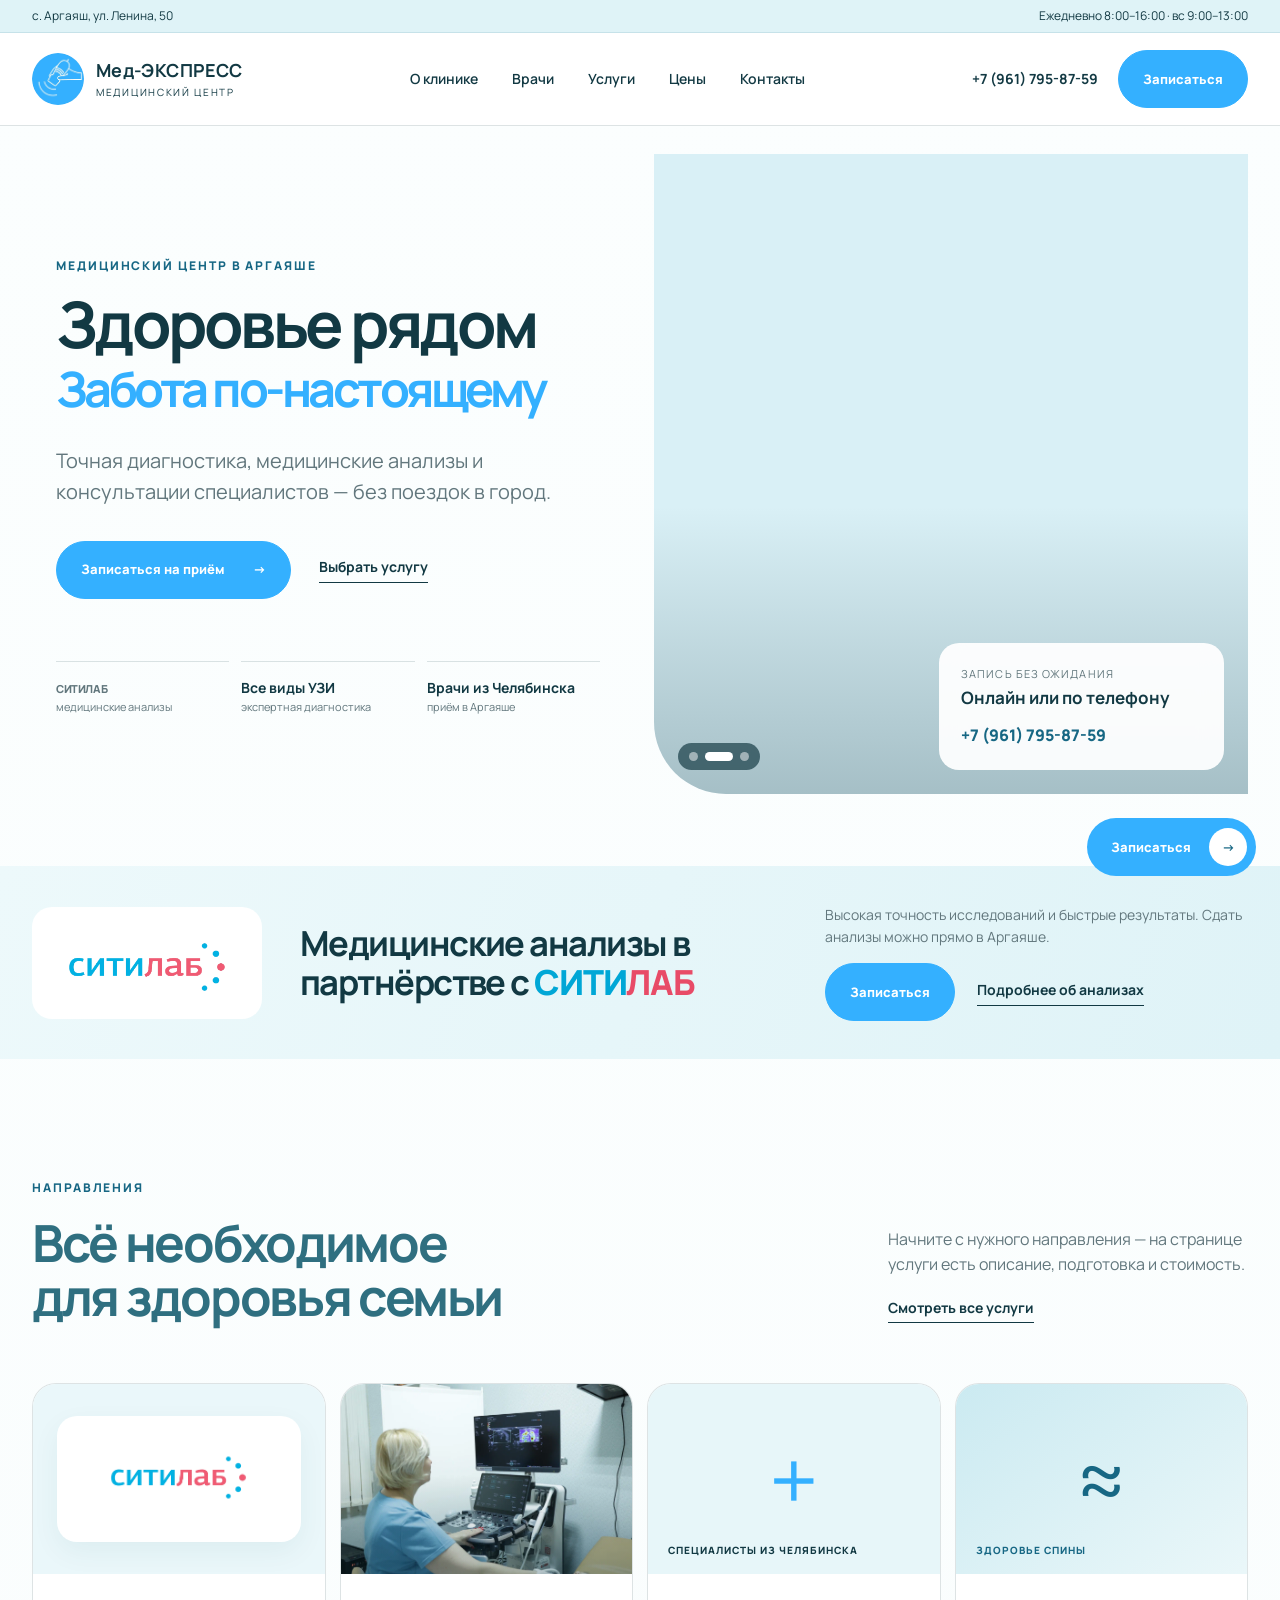
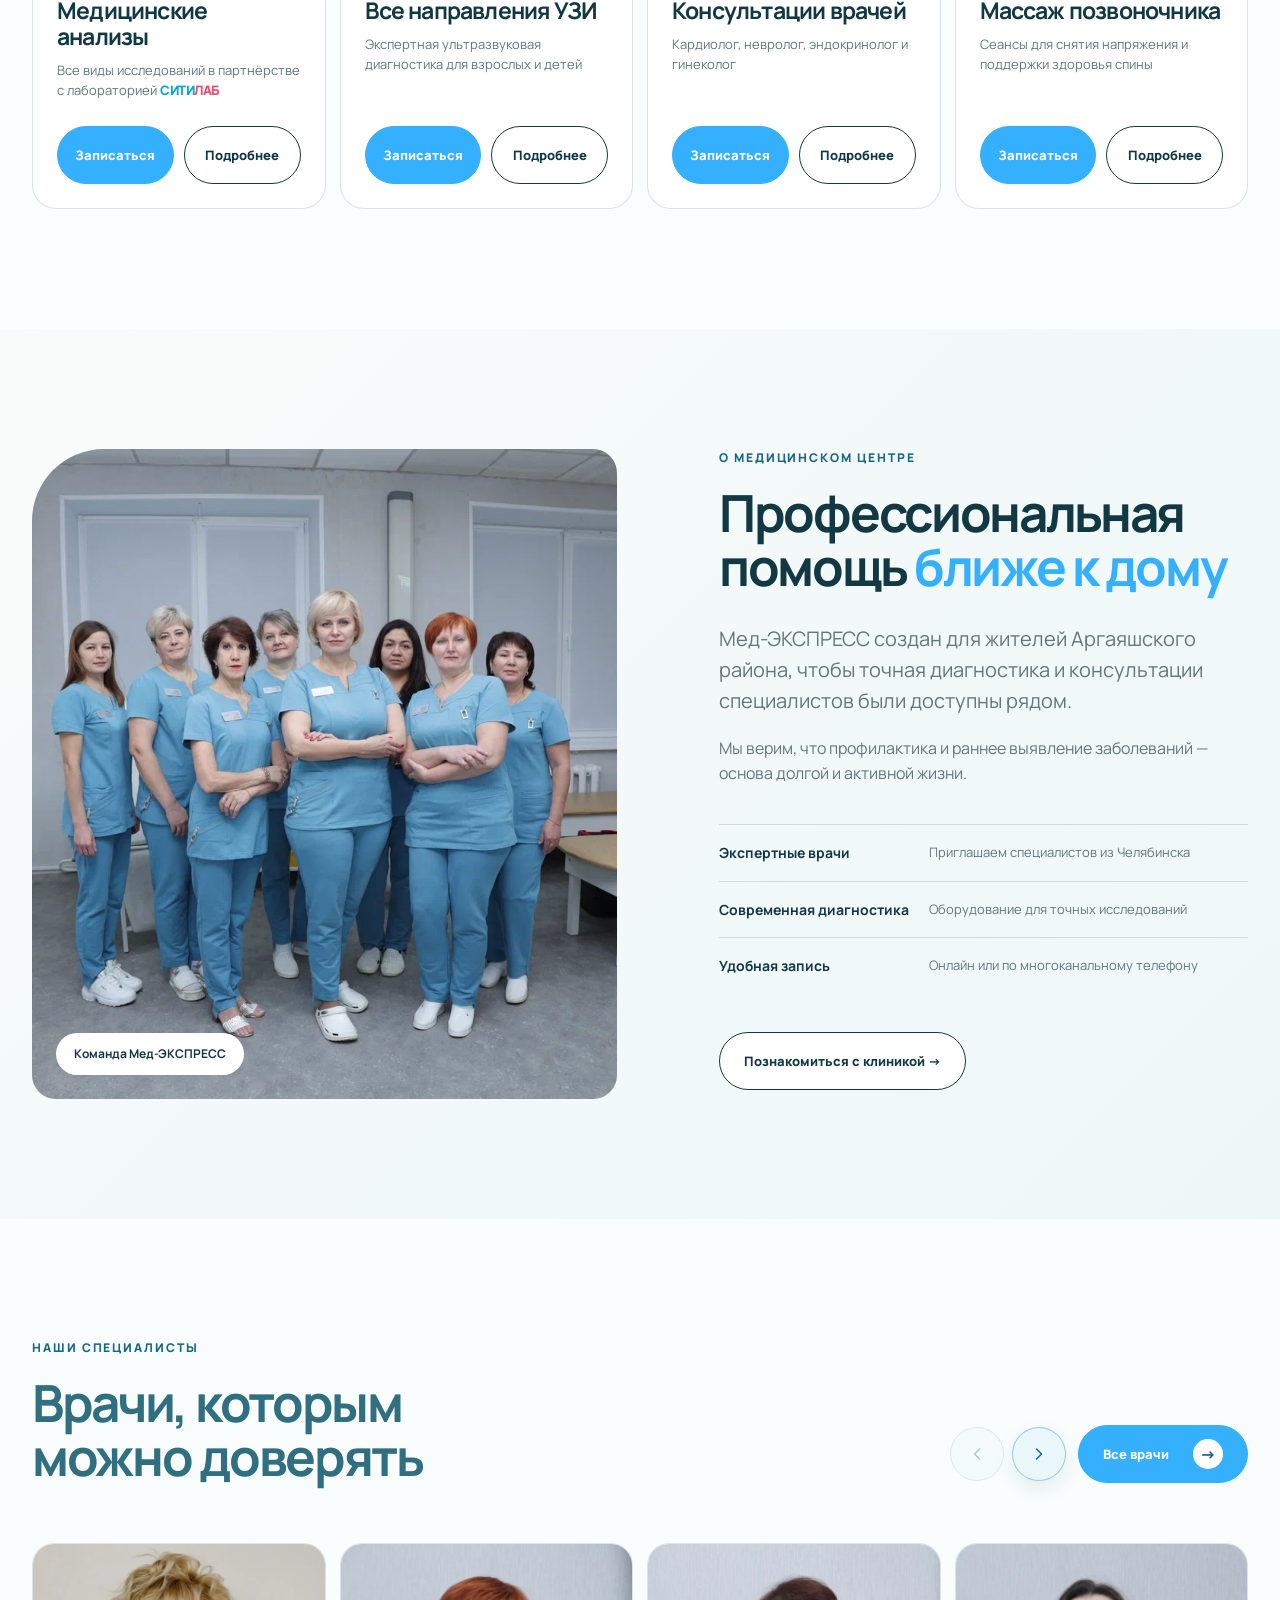
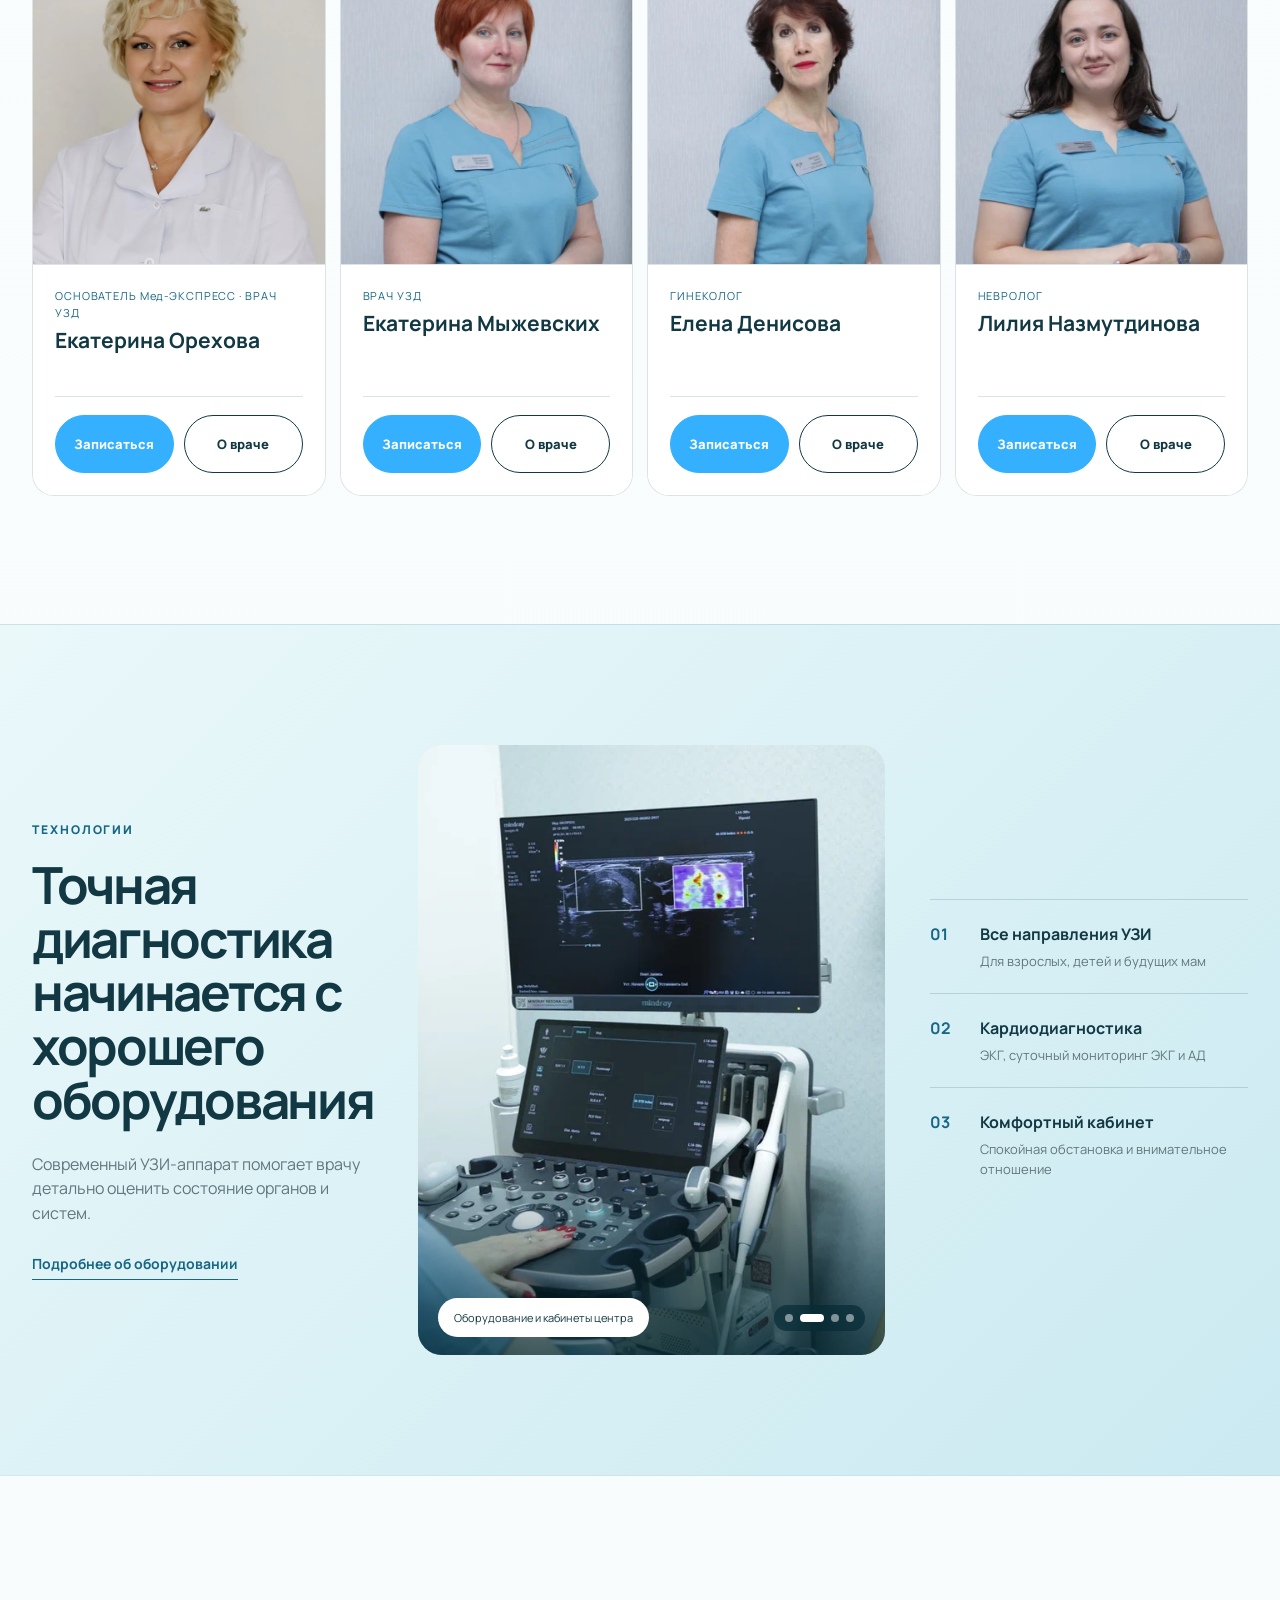
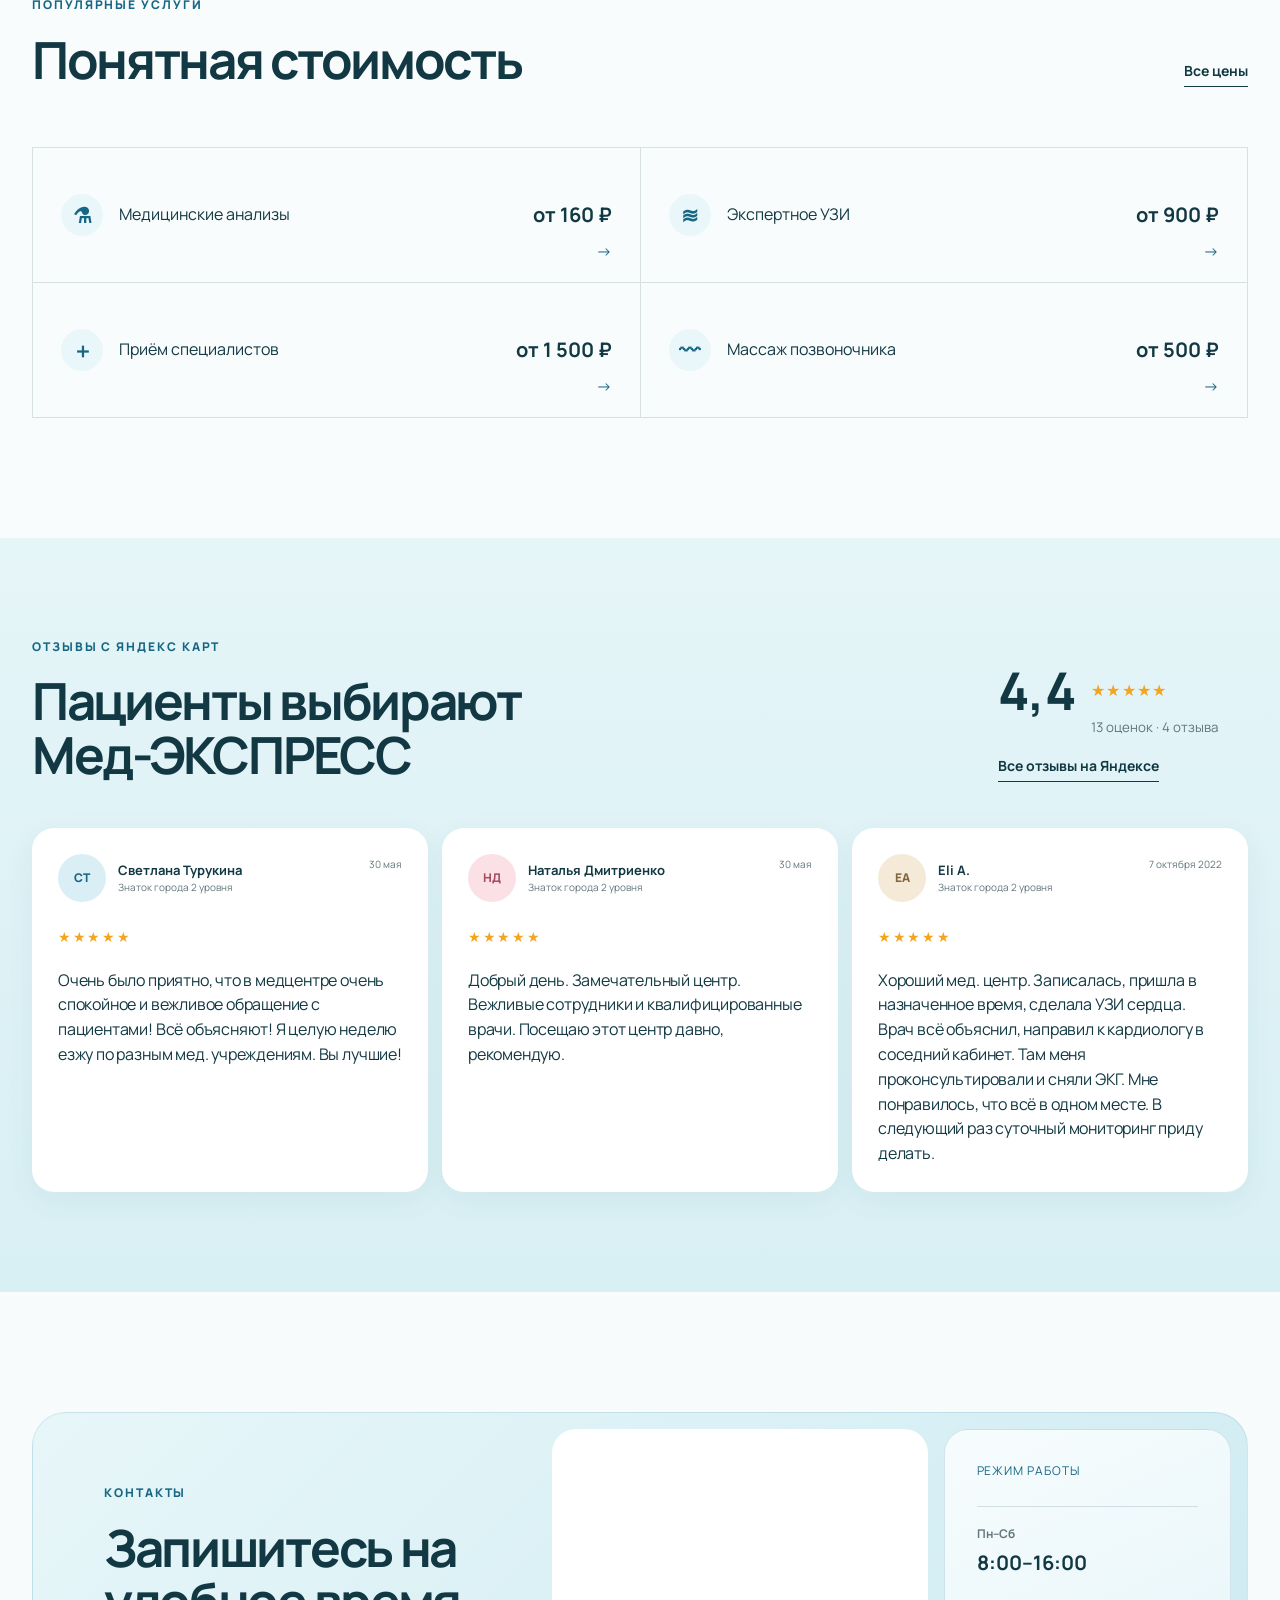
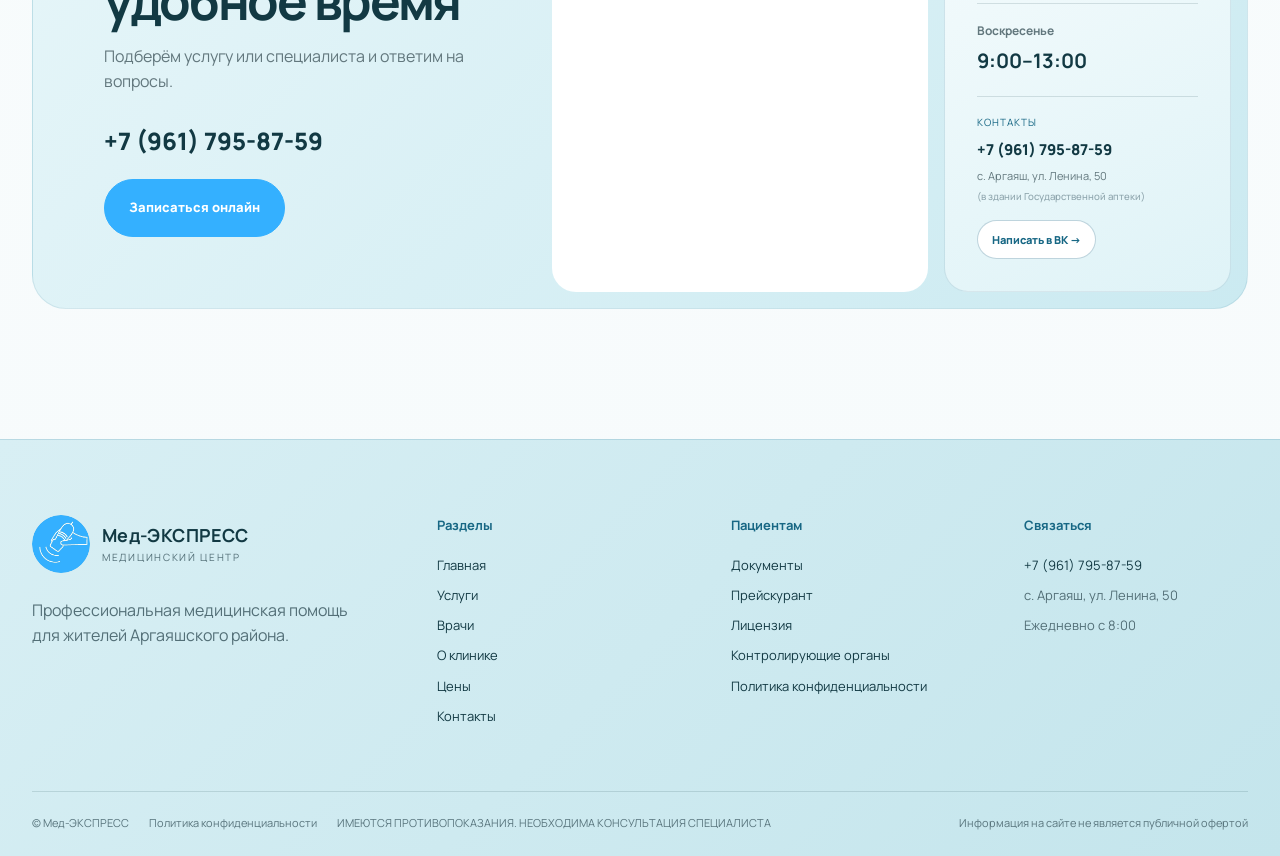
==== index.html @ 8e872fb8 "Route massage links to full service page" ====
<!doctype html>
<html lang="ru">
<head>
  <meta charset="utf-8">
  <meta name="viewport" content="width=device-width, initial-scale=1">
  <meta name="description" content="Мед-ЭКСПРЕСС — медицинский центр в Аргаяше. Анализы СИТИЛАБ, УЗИ и консультации врачей.">
  <title>Мед-ЭКСПРЕСС — медицинский центр в Аргаяше</title>
  <link rel="preconnect" href="https://fonts.googleapis.com">
  <link rel="preconnect" href="https://fonts.gstatic.com" crossorigin>
  <link href="https://fonts.googleapis.com/css2?family=Manrope:wght@400;500;600;700;800&display=swap" rel="stylesheet">
  <link rel="stylesheet" href="home-design.css?v=20260911-footer-warning-inline">
</head>
<body class="home-page">
  <header class="site-header" id="top">
    <div class="header-note"><div class="shell"><span>с. Аргаяш, ул. Ленина, 50</span><span>Ежедневно 8:00–16:00 · вс 9:00–13:00</span></div></div>
    <div class="shell header-main">
      <a class="brand" href="index.html" aria-label="Мед-ЭКСПРЕСС, главная"><img src="assets/medexpress-mark-blue.png" alt=""><span><strong>Мед-ЭКСПРЕСС</strong><small>медицинский центр</small></span></a>
      <button class="menu-button" type="button" aria-expanded="false">Меню</button>
      <nav class="navigation" aria-label="Основная навигация"><a href="about.html">О клинике</a><a href="doctors.html">Врачи</a><a href="services.html">Услуги</a><a href="prices.html">Цены</a><a href="contacts.html">Контакты</a></nav>
      <div class="header-actions"><a class="phone" href="tel:+79617958759">+7 (961) 795-87-59</a><a class="btn btn--small" href="https://m.vk.ru/app53642491_-203789798?ref=group_menu" target="_blank" rel="noopener">Записаться</a></div>
    </div>
  </header>
  <main>
    <section class="hero shell">
      <div class="hero-copy reveal"><span class="eyebrow">Медицинский центр в Аргаяше</span><h1>Здоровье рядом<br><em>Забота по-настоящему</em></h1><p>Точная диагностика, медицинские анализы и консультации специалистов — без поездок в город.</p><div class="hero-actions"><a class="btn" href="https://m.vk.ru/app53642491_-203789798?ref=group_menu" target="_blank" rel="noopener">Записаться на приём <span>→</span></a><a class="text-link" href="#services">Выбрать услугу</a></div><div class="hero-facts"><div><strong>СИТИЛАБ</strong><span>медицинские анализы</span></div><div><strong>Все виды УЗИ</strong><span>экспертная диагностика</span></div><div><strong>Врачи из Челябинска</strong><span>приём в Аргаяше</span></div></div></div>
      <div class="hero-visual reveal reveal--2" data-hero-gallery role="region" aria-roledescription="карусель" aria-label="Медицинский центр Мед-ЭКСПРЕСС">
        <div class="hero-slides">
          <img class="is-active" data-hero-slide src="assets/hero-clinic-ultrasound.jpg" alt="Врач Мед-ЭКСПРЕСС проводит ультразвуковое исследование" width="2048" height="1365" fetchpriority="high">
          <img data-hero-slide src="assets/hero-clinic-consultation.jpg" alt="Врач Мед-ЭКСПРЕСС консультирует пациентку" width="2048" height="1365" loading="lazy" decoding="async">
          <img class="hero-slide--team" data-hero-slide src="assets/hero-clinic-team.jpg" alt="Команда медицинского центра Мед-ЭКСПРЕСС" width="2048" height="1365" loading="lazy" decoding="async">
        </div>
        <div class="hero-gallery-dots" data-hero-dots aria-label="Выбрать фотографию"><button class="is-active" type="button" aria-label="Фото 1" aria-current="true"></button><button type="button" aria-label="Фото 2" aria-current="false"></button><button type="button" aria-label="Фото 3" aria-current="false"></button></div>
        <div class="hero-card"><span>Запись без ожидания</span><strong>Онлайн или по телефону</strong><a href="tel:+79617958759">+7 (961) 795-87-59</a></div>
      </div>
    </section>
    <section class="partner-band"><div class="shell partner-grid"><div class="partner-logo"><img src="assets/citilab-transparent.png" alt="СИТИЛАБ"></div><div class="partner-copy"><h2>Медицинские анализы в партнёрстве с СИТИЛАБ</h2></div><div class="partner-action"><p>Высокая точность исследований и быстрые результаты. Сдать анализы можно прямо в Аргаяше.</p><div><a class="btn" href="https://m.vk.ru/app53642491_-203789798?ref=group_menu" target="_blank" rel="noopener">Записаться</a><a class="text-link" href="services/category.html?category=medical-analyses">Подробнее об анализах</a></div></div></div></section>
    <section class="section shell" id="services">
      <div class="section-title"><div><span class="eyebrow">Направления</span><h2>Всё необходимое<br>для здоровья семьи</h2></div><div><p>Начните с нужного направления — на странице услуги есть описание, подготовка и стоимость.</p><a class="text-link" href="services.html">Смотреть все услуги</a></div></div>
      <div class="featured-services">
        <article class="featured-service featured-service--lab"><div class="featured-service__visual"><div class="featured-service__logo"><img src="assets/citilab-transparent.png" alt="СИТИЛАБ"></div></div><div class="featured-service__body"><h3>Медицинские анализы</h3><p>Все виды исследований в партнёрстве с лабораторией СИТИЛАБ</p><div class="featured-service__actions"><a class="service-button service-button--primary" href="https://m.vk.ru/app53642491_-203789798?ref=group_menu" target="_blank" rel="noopener">Записаться</a><a class="service-button service-button--secondary" href="services/category.html?category=medical-analyses">Подробнее</a></div></div></article>
        <article class="featured-service featured-service--ultrasound"><div class="featured-service__visual"><img src="assets/ultrasound-equipment.png" alt="Аппарат УЗИ"></div><div class="featured-service__body"><h3>Все направления УЗИ</h3><p>Экспертная ультразвуковая диагностика для взрослых и детей</p><div class="featured-service__actions"><a class="service-button service-button--primary" href="https://m.vk.ru/app53642491_-203789798?ref=group_menu" target="_blank" rel="noopener">Записаться</a><a class="service-button service-button--secondary" href="services.html">Подробнее</a></div></div></article>
        <article class="featured-service featured-service--doctors"><div class="featured-service__visual"><b>+</b><small>Специалисты из Челябинска</small></div><div class="featured-service__body"><h3>Консультации врачей</h3><p>Кардиолог, невролог, эндокринолог и гинеколог</p><div class="featured-service__actions"><a class="service-button service-button--primary" href="https://m.vk.ru/app53642491_-203789798?ref=group_menu" target="_blank" rel="noopener">Записаться</a><a class="service-button service-button--secondary" href="services/category.html?category=consultations">Подробнее</a></div></div></article>
        <article class="featured-service featured-service--massage"><div class="featured-service__visual"><b>≈</b><small>Здоровье спины</small></div><div class="featured-service__body"><h3>Массаж позвоночника</h3><p>Сеансы для снятия напряжения и поддержки здоровья спины</p><div class="featured-service__actions"><a class="service-button service-button--primary" href="https://m.vk.ru/app53642491_-203789798?ref=group_menu" target="_blank" rel="noopener">Записаться</a><a class="service-button service-button--secondary" href="services/spine-massage.html">Подробнее</a></div></div></article>
      </div>
    </section>
    <section class="section about-section"><div class="shell about-grid"><div class="about-photo"><img src="assets/about-team-new.png" alt="Команда медицинского центра Мед-ЭКСПРЕСС"><span>Команда Мед-ЭКСПРЕСС</span></div><div class="about-copy"><span class="eyebrow">О медицинском центре</span><h2>Профессиональная помощь <em>ближе к дому</em></h2><p class="lead">Мед-ЭКСПРЕСС создан для жителей Аргаяшского района, чтобы точная диагностика и консультации специалистов были доступны рядом.</p><p>Мы верим, что профилактика и раннее выявление заболеваний — основа долгой и активной жизни.</p><div class="about-values"><div><strong>Экспертные врачи</strong><span>Приглашаем специалистов из Челябинска</span></div><div><strong>Современная диагностика</strong><span>Оборудование для точных исследований</span></div><div><strong>Удобная запись</strong><span>Онлайн или по многоканальному телефону</span></div></div><a class="btn btn--outline" href="about.html">Познакомиться с клиникой →</a></div></div></section>
    <section class="section shell doctors-section" data-doctors-slider><div class="section-title"><div><span class="eyebrow">Наши специалисты</span><h2>Врачи, которым<br>можно доверять</h2></div><div class="doctor-heading-actions"><div class="doctor-slider-controls"><button type="button" data-doctors-prev aria-label="Предыдущие врачи"><svg viewBox="0 0 24 24" aria-hidden="true"><path d="M15 18l-6-6 6-6"/></svg></button><button type="button" data-doctors-next aria-label="Следующие врачи"><svg viewBox="0 0 24 24" aria-hidden="true"><path d="M9 6l6 6-6 6"/></svg></button></div><a class="all-doctors-button" href="doctors.html">Все врачи <span>→</span></a></div></div><div class="doctor-row" data-doctors-track>
      <article class="doctor"><div class="doctor-photo"><img src="assets/doctor-orekhova.jpg" alt="Екатерина Орехова"></div><div class="doctor-info"><span>Основатель Мед-ЭКСПРЕСС · врач УЗД</span><h3>Екатерина Орехова</h3><div class="doctor-actions"><a class="doctor-action doctor-action--primary" href="https://m.vk.ru/app53642491_-203789798?ref=group_menu" target="_blank" rel="noopener">Записаться</a><a class="doctor-action doctor-action--secondary" href="doctors/ekaterina-orekhova.html">О враче</a></div></div></article>
      <article class="doctor"><div class="doctor-photo"><img src="assets/doctor-myzhevskikh.png" alt="Екатерина Мыжевских"></div><div class="doctor-info"><span>Врач УЗД</span><h3>Екатерина Мыжевских</h3><div class="doctor-actions"><a class="doctor-action doctor-action--primary" href="https://m.vk.ru/app53642491_-203789798?ref=group_menu" target="_blank" rel="noopener">Записаться</a><a class="doctor-action doctor-action--secondary" href="doctors/profile.html?name=Екатерина%20Мыжевских">О враче</a></div></div></article>
      <article class="doctor"><div class="doctor-photo"><img src="assets/doctor-denisova.png" alt="Елена Денисова"></div><div class="doctor-info"><span>Гинеколог</span><h3>Елена Денисова</h3><div class="doctor-actions"><a class="doctor-action doctor-action--primary" href="https://m.vk.ru/app53642491_-203789798?ref=group_menu" target="_blank" rel="noopener">Записаться</a><a class="doctor-action doctor-action--secondary" href="doctors/profile.html?name=Елена%20Денисова">О враче</a></div></div></article>
      <article class="doctor"><div class="doctor-photo"><img src="assets/doctor-nazmutdinova.png" alt="Лилия Назмутдинова"></div><div class="doctor-info"><span>Невролог</span><h3>Лилия Назмутдинова</h3><div class="doctor-actions"><a class="doctor-action doctor-action--primary" href="https://m.vk.ru/app53642491_-203789798?ref=group_menu" target="_blank" rel="noopener">Записаться</a><a class="doctor-action doctor-action--secondary" href="doctors/profile.html?name=Лилия%20Назмутдинова">О враче</a></div></div></article>
      <article class="doctor"><div class="doctor-photo"><img src="assets/doctor-pavlichuk.png" alt="Ирина Павличук" loading="lazy"></div><div class="doctor-info"><span>Врач УЗД</span><h3>Ирина Павличук</h3><div class="doctor-actions"><a class="doctor-action doctor-action--primary" href="https://m.vk.ru/app53642491_-203789798?ref=group_menu" target="_blank" rel="noopener">Записаться</a><a class="doctor-action doctor-action--secondary" href="doctors/profile.html?name=Ирина%20Павличук">О враче</a></div></div></article>
      <article class="doctor"><div class="doctor-photo"><img src="assets/doctor-yakupova.png" alt="Разина Якупова" loading="lazy"></div><div class="doctor-info"><span>Кардиолог</span><h3>Разина Якупова</h3><div class="doctor-actions"><a class="doctor-action doctor-action--primary" href="https://m.vk.ru/app53642491_-203789798?ref=group_menu" target="_blank" rel="noopener">Записаться</a><a class="doctor-action doctor-action--secondary" href="doctors/profile.html?name=Разина%20Якупова">О враче</a></div></div></article>
      <article class="doctor"><div class="doctor-photo"><img src="assets/doctor-fedorkina.png" alt="Елена Федоркина" loading="lazy"></div><div class="doctor-info"><span>Врач УЗД</span><h3>Елена Федоркина</h3><div class="doctor-actions"><a class="doctor-action doctor-action--primary" href="https://m.vk.ru/app53642491_-203789798?ref=group_menu" target="_blank" rel="noopener">Записаться</a><a class="doctor-action doctor-action--secondary" href="doctors/profile.html?name=Елена%20Федоркина">О враче</a></div></div></article>
      <article class="doctor"><div class="doctor-photo"><img src="assets/doctor-pinaeva.png" alt="Юлия Пинаева" loading="lazy"></div><div class="doctor-info"><span>Эндокринолог</span><h3>Юлия Пинаева</h3><div class="doctor-actions"><a class="doctor-action doctor-action--primary" href="https://m.vk.ru/app53642491_-203789798?ref=group_menu" target="_blank" rel="noopener">Записаться</a><a class="doctor-action doctor-action--secondary" href="doctors/profile.html?name=Юлия%20Пинаева">О враче</a></div></div></article>
      <article class="doctor"><div class="doctor-photo"><img src="assets/doctor-boyko.png" alt="Ирина Бойко" loading="lazy"></div><div class="doctor-info"><span>Гинеколог</span><h3>Ирина Бойко</h3><div class="doctor-actions"><a class="doctor-action doctor-action--primary" href="https://m.vk.ru/app53642491_-203789798?ref=group_menu" target="_blank" rel="noopener">Записаться</a><a class="doctor-action doctor-action--secondary" href="doctors/profile.html?name=Ирина%20Бойко">О враче</a></div></div></article>
      <article class="doctor"><div class="doctor-photo"><img src="assets/doctor-makovetskaya.png" alt="Мария Маковецкая" loading="lazy"></div><div class="doctor-info"><span>Врач УЗД</span><h3>Мария Маковецкая</h3><div class="doctor-actions"><a class="doctor-action doctor-action--primary" href="https://m.vk.ru/app53642491_-203789798?ref=group_menu" target="_blank" rel="noopener">Записаться</a><a class="doctor-action doctor-action--secondary" href="doctors/profile.html?name=Мария%20Маковецкая">О враче</a></div></div></article>
    </div></section>
    <section class="section diagnostic-section"><div class="shell diagnostic-grid"><div><span class="eyebrow">Технологии</span><h2>Точная диагностика начинается с хорошего оборудования</h2><p>Современный УЗИ-аппарат помогает врачу детально оценить состояние органов и систем.</p><a class="text-link" href="about.html#equipment">Подробнее об оборудовании</a></div><div class="diagnostic-photo" data-equipment-gallery><div class="diagnostic-slides"><img class="is-active" src="assets/equipment-gallery-1.png" alt="Гинекологическое кресло и кольпоскоп в кабинете Мед-ЭКСПРЕСС"><img src="assets/equipment-gallery-2.png" alt="Экспертный аппарат УЗИ Mindray в медицинском центре"><img src="assets/equipment-gallery-3.png" alt="Оптическая система кольпоскопа крупным планом"><img src="assets/equipment-gallery-4.png" alt="Светлый процедурный кабинет Мед-ЭКСПРЕСС"></div><div class="diagnostic-caption"><span>Оборудование и кабинеты центра</span><div class="diagnostic-dots" aria-label="Выбрать фотографию"><button class="is-active" type="button" aria-label="Фото 1" aria-current="true"></button><button type="button" aria-label="Фото 2"></button><button type="button" aria-label="Фото 3"></button><button type="button" aria-label="Фото 4"></button></div></div></div><div class="diagnostic-list"><div><b>01</b><span><strong>Все направления УЗИ</strong>Для взрослых, детей и будущих мам</span></div><div><b>02</b><span><strong>Кардиодиагностика</strong>ЭКГ, суточный мониторинг ЭКГ и АД</span></div><div><b>03</b><span><strong>Комфортный кабинет</strong>Спокойная обстановка и внимательное отношение</span></div></div></div></section>
    <section class="section shell" id="prices"><div class="section-title prices-head"><div><span class="eyebrow">Популярные услуги</span><h2>Понятная стоимость</h2></div><a class="text-link" href="prices.html">Все цены</a></div><div class="price-grid"><a href="services/category.html?category=medical-analyses"><span class="price-icon">⚗</span><span>Медицинские анализы</span><strong>от 160 ₽</strong><i>→</i></a><a href="services.html"><span class="price-icon">≋</span><span>Экспертное УЗИ</span><strong>от 900 ₽</strong><i>→</i></a><a href="services/category.html?category=consultations"><span class="price-icon">＋</span><span>Приём специалистов</span><strong>от 1 500 ₽</strong><i>→</i></a><a href="services/spine-massage.html"><span class="price-icon">〰</span><span>Массаж позвоночника</span><strong>от 500 ₽</strong><i>→</i></a></div></section>
    <section class="reviews-section"><div class="shell"><div class="reviews-top"><div><span class="eyebrow">Отзывы с Яндекс Карт</span><h2>Пациенты выбирают<br>Мед‑ЭКСПРЕСС</h2></div><div class="yandex-rating"><strong>4,4</strong><span>★★★★★</span><small>13 оценок · 4 отзыва</small><a class="text-link" href="https://yandex.ru/maps/org/med_ekspress/177892519550/reviews/?ll=60.886067%2C55.493844&tab=reviews&z=16.53" target="_blank" rel="noopener">Все отзывы на Яндексе</a></div></div><div class="reviews-cards"><article class="review-card"><header class="review-author"><span class="review-avatar">СТ</span><div><strong>Светлана Турукина</strong><small>Знаток города 2 уровня</small></div><time>30 мая</time></header><div class="review-stars" aria-label="Оценка 5 из 5">★★★★★</div><blockquote>Очень было приятно, что в медцентре очень спокойное и вежливое обращение с пациентами! Всё объясняют! Я целую неделю езжу по разным мед. учреждениям. Вы лучшие!</blockquote><a class="review-source" href="https://yandex.ru/maps/org/med_ekspress/177892519550/reviews/?ll=60.886067%2C55.493844&tab=reviews&z=16.53" target="_blank" rel="noopener"><b>Я</b><span>Яндекс Карты</span><i>→</i></a></article><article class="review-card"><header class="review-author"><span class="review-avatar review-avatar--pink">НД</span><div><strong>Наталья Дмитриенко</strong><small>Знаток города 2 уровня</small></div><time>30 мая</time></header><div class="review-stars" aria-label="Оценка 5 из 5">★★★★★</div><blockquote>Добрый день. Замечательный центр. Вежливые сотрудники и квалифицированные врачи. Посещаю этот центр давно, рекомендую.</blockquote><a class="review-source" href="https://yandex.ru/maps/org/med_ekspress/177892519550/reviews/?ll=60.886067%2C55.493844&tab=reviews&z=16.53" target="_blank" rel="noopener"><b>Я</b><span>Яндекс Карты</span><i>→</i></a></article><article class="review-card"><header class="review-author"><span class="review-avatar review-avatar--cream">EA</span><div><strong>Eli A.</strong><small>Знаток города 2 уровня</small></div><time>7 октября 2022</time></header><div class="review-stars" aria-label="Оценка 5 из 5">★★★★★</div><blockquote>Хороший мед. центр. Записалась, пришла в назначенное время, сделала УЗИ сердца. Врач всё объяснил, направил к кардиологу в соседний кабинет. Там меня проконсультировали и сняли ЭКГ. Мне понравилось, что всё в одном месте. В следующий раз суточный мониторинг приду делать.</blockquote><a class="review-source" href="https://yandex.ru/maps/org/med_ekspress/177892519550/reviews/?ll=60.886067%2C55.493844&tab=reviews&z=16.53" target="_blank" rel="noopener"><b>Я</b><span>Яндекс Карты</span><i>→</i></a></article></div></div></section>
    <section class="section shell contact-section"><div class="contact-card"><div class="contact-copy"><span class="eyebrow">Контакты</span><h2>Запишитесь на удобное время</h2><p>Подберём услугу или специалиста и ответим на вопросы.</p><a class="contact-phone" href="tel:+79617958759">+7 (961) 795-87-59</a><a class="btn" href="https://m.vk.ru/app53642491_-203789798?ref=group_menu" target="_blank" rel="noopener">Записаться онлайн</a></div><div class="map-card"><iframe src="https://yandex.ru/map-widget/v1/?ll=60.886067%2C55.493844&amp;mode=search&amp;oid=177892519550&amp;ol=biz&amp;z=17" title="Мед-ЭКСПРЕСС на карте" loading="lazy"></iframe></div><div class="hours-card"><span>Режим работы</span><div><strong>Пн–Сб</strong><b>8:00–16:00</b></div><div><strong>Воскресенье</strong><b>9:00–13:00</b></div><div class="hours-contacts"><span>Контакты</span><a href="tel:+79617958759">+7 (961) 795-87-59</a><small>с. Аргаяш, ул. Ленина, 50<span class="location-note">(в здании Государственной аптеки)</span></small><a class="vk-link" href="https://vk.com/im?sel=-203789798" target="_blank" rel="noopener">Написать в ВК →</a></div></div></div></section>
  </main>
  <footer class="site-footer"><div class="shell footer-grid"><div><a class="brand brand--footer" href="index.html"><img src="assets/medexpress-mark-blue.png" alt=""><span><strong>Мед-ЭКСПРЕСС</strong><small>медицинский центр</small></span></a><p>Профессиональная медицинская помощь для жителей Аргаяшского района.</p></div><nav><strong>Разделы</strong><a href="services.html">Услуги</a><a href="doctors.html">Врачи</a><a href="about.html">О клинике</a><a href="prices.html">Цены</a><a href="contacts.html">Контакты</a></nav><nav><strong>Пациентам</strong><a href="documents.html">Документы</a><a href="prices.html">Прейскурант</a><a href="documents/document.html?name=Лицензия">Лицензия</a></nav><div><strong>Связаться</strong><a href="tel:+79617958759">+7 (961) 795-87-59</a><span>с. Аргаяш, ул. Ленина, 50</span><span>Ежедневно с 8:00</span></div></div><div class="shell footer-bottom"><span>© Мед-ЭКСПРЕСС</span><a href="documents/document.html?name=Политика%20конфиденциальности">Политика конфиденциальности</a><span>Информация на сайте не является публичной офертой</span></div></footer>
  <a class="floating-record" href="https://m.vk.ru/app53642491_-203789798?ref=group_menu" target="_blank" rel="noopener"><span>Записаться</span><b>→</b></a>
  <script src="script.js?v=20260911-footer-warning-inline"></script>
</body>
</html>
---- home-design.css ----
:root{--blue:#34B0FF;--blue-dark:#176784;--ink:#123943;--muted:#62777d;--pale:#eaf7fa;--sky:#d9f0f6;--cream:#f6f3ed;--white:#fff;--line:rgba(18,57,67,.14);--radius:26px;--shadow:0 22px 60px rgba(28,91,110,.13)}
*{box-sizing:border-box}html{scroll-behavior:smooth}body{margin:0;color:var(--ink);background:#fbfdfd;font-family:Manrope,sans-serif;font-size:16px;line-height:1.55}a{color:inherit;text-decoration:none}img{display:block;max-width:100%}.shell{width:min(1420px,calc(100% - 64px));margin:0 auto}.site-header{position:relative;z-index:20;background:rgba(251,253,253,.94);border-bottom:1px solid var(--line)}.header-note{background:var(--ink);color:#d9edf2;font-size:12px}.header-note .shell{height:32px;display:flex;justify-content:space-between;align-items:center}.header-main{height:92px;display:grid;grid-template-columns:auto 1fr auto;align-items:center;gap:40px}.brand{display:flex;align-items:center;gap:12px}.brand img{width:52px;height:52px;border-radius:50%}.brand span{display:flex;flex-direction:column}.brand strong{font-size:18px;letter-spacing:.02em}.brand small{font-size:10px;text-transform:uppercase;letter-spacing:.17em}.navigation{display:flex;justify-content:center;gap:34px;font-size:14px;font-weight:600}.navigation a,.phone{transition:.2s}.navigation a:hover,.phone:hover{color:var(--blue-dark)}.header-actions{display:flex;align-items:center;gap:20px}.phone{font-weight:700;font-size:14px}.menu-button{display:none}.btn,.mini-btn{display:inline-flex;align-items:center;justify-content:center;gap:28px;border:0;border-radius:999px;background:var(--ink);color:#fff;font-weight:700;min-height:56px;padding:0 26px;transition:.25s;box-shadow:0 10px 24px rgba(18,57,67,.14)}.btn:hover,.mini-btn:hover{background:var(--blue-dark);transform:translateY(-2px)}.btn--small{min-height:44px;padding:0 20px;font-size:13px}.btn--outline{background:transparent;border:1px solid var(--ink);color:var(--ink);box-shadow:none}.btn--outline:hover{color:#fff}.eyebrow{display:block;color:var(--blue-dark);font-size:12px;font-weight:800;letter-spacing:.16em;text-transform:uppercase;margin-bottom:18px}.text-link{display:inline-flex;align-items:center;border-bottom:1px solid currentColor;padding-bottom:4px;font-weight:700;font-size:14px}
.hero{display:grid;grid-template-columns:.84fr 1.16fr;gap:28px;padding-top:28px;padding-bottom:72px;min-height:740px}.hero-copy{display:flex;flex-direction:column;justify-content:center;padding:52px 6vw 28px 24px}.hero h1{font-size:clamp(50px,5.3vw,82px);line-height:.97;letter-spacing:-.055em;margin:0 0 32px;max-width:760px}.hero h1 em,.about-copy h2 em{font-style:normal;color:var(--blue)}.hero-copy>p{font-size:20px;color:var(--muted);max-width:620px;margin:0 0 34px}.hero-actions{display:flex;align-items:center;gap:28px}.hero-facts{margin-top:62px;display:grid;grid-template-columns:repeat(3,1fr);gap:12px}.hero-facts div{border-top:1px solid var(--line);padding-top:15px;display:flex;flex-direction:column}.hero-facts strong{font-size:14px}.hero-facts span{font-size:11px;color:var(--muted)}.hero-visual{position:relative;min-height:630px;border-radius:0 0 0 72px;overflow:hidden;background:var(--sky)}.hero-slides{position:absolute;inset:0}.hero-slides img{position:absolute;inset:0;width:100%;height:100%;object-fit:cover;object-position:center;opacity:0;transform:scale(1.025);transition:opacity .75s ease,transform 1.4s ease}.hero-slides img.is-active{opacity:1;transform:scale(1)}.hero-slides .hero-slide--team{object-position:center 42%}.hero-visual:after{content:"";position:absolute;z-index:1;inset:0;background:linear-gradient(180deg,transparent 55%,rgba(11,45,56,.25));pointer-events:none}.hero-card{position:absolute;z-index:2;right:24px;bottom:24px;width:285px;background:rgba(255,255,255,.93);backdrop-filter:blur(12px);border-radius:20px;padding:22px;display:flex;flex-direction:column}.hero-card span{font-size:11px;color:var(--muted);text-transform:uppercase;letter-spacing:.1em}.hero-card strong{font-size:17px;margin:3px 0 12px}.hero-card a{color:var(--blue-dark);font-weight:800}.hero-gallery-dots{position:absolute;z-index:3;top:24px;left:24px;display:flex;gap:7px;padding:9px 11px;border-radius:999px;background:rgba(4,42,52,.62);backdrop-filter:blur(8px)}.hero-gallery-dots button{width:9px;height:9px;padding:0;border:0;border-radius:99px;background:rgba(255,255,255,.5);cursor:pointer;transition:width .25s ease,background .25s ease}.hero-gallery-dots button.is-active{width:28px;background:white}.hero-gallery-dots button:focus-visible{outline:3px solid white;outline-offset:3px}.pulse-mark{position:absolute;z-index:2;left:24px;top:24px;width:50px;height:50px;border-radius:50%;display:grid;place-items:center;color:white;background:var(--blue);font-weight:800;border:1px solid rgba(255,255,255,.6)}.reveal{animation:rise .8s cubic-bezier(.2,.7,.2,1) both}.reveal--2{animation-delay:.12s}@keyframes rise{from{opacity:0;transform:translateY(18px)}to{opacity:1;transform:none}}
.partner-band{background:var(--pale);padding:56px 0}.partner-grid{display:grid;grid-template-columns:240px 1fr 1fr;gap:54px;align-items:center}.partner-logo{background:#fff;border-radius:20px;height:140px;display:grid;place-items:center;padding:28px}.partner-logo img{max-width:190px}.partner-copy h2,.section-title h2,.about-copy h2,.diagnostic-grid h2,.contact-copy h2,.reviews-grid h2{font-size:clamp(38px,4vw,64px);line-height:1.05;letter-spacing:-.045em;margin:0}.partner-action p{color:var(--muted);max-width:520px}.partner-action>div{display:flex;align-items:center;gap:22px;margin-top:24px}.partner-action .btn{min-height:48px}.section{padding:120px 0}.section-title{display:grid;grid-template-columns:1.2fr .55fr;gap:70px;align-items:end;margin-bottom:60px}.section-title>div:last-child p{color:var(--muted);margin:0 0 18px}
.services-grid{display:grid;grid-template-columns:1.1fr .9fr 1fr;grid-template-rows:390px 250px;gap:16px}.service{border-radius:var(--radius);padding:30px;background:var(--pale);display:flex;flex-direction:column;justify-content:space-between;overflow:hidden;position:relative}.service h3{font-size:30px;line-height:1.08;letter-spacing:-.035em;margin:7px 0 12px}.service p{font-size:14px;color:var(--muted);max-width:360px;margin:0}.service>div>span,.service-photo-copy>span{font-size:11px;color:var(--blue-dark);font-weight:700;text-transform:uppercase;letter-spacing:.08em}.service-num{font-size:13px;font-weight:700}.service-icon{align-self:flex-end;width:106px;height:106px;border-radius:50%;background:white;color:var(--blue-dark);display:grid;place-items:center;text-align:center;font-weight:800;line-height:1.05}.card-links{display:flex;align-items:center;gap:20px;font-size:13px;font-weight:700}.mini-btn{min-height:42px;padding:0 19px;font-size:12px}.service--photo{grid-row:span 2;padding:0;color:white}.service--photo>img{position:absolute;inset:0;width:100%;height:100%;object-fit:cover}.service--photo:after{content:"";position:absolute;inset:0;background:linear-gradient(180deg,transparent 28%,rgba(7,47,62,.9))}.service-photo-copy{position:absolute;z-index:2;left:30px;right:30px;bottom:30px}.service-photo-copy>span,.service-photo-copy p{color:#d8edf3}.service--consult{background:var(--cream)}.doctor-dots{display:flex}.doctor-dots i{width:46px;height:46px;border-radius:50%;background:var(--blue);border:3px solid var(--cream);margin-right:-9px}.doctor-dots i:nth-child(2){background:#b9dce7}.doctor-dots i:nth-child(3){background:#7cc1d8}.doctor-dots i:nth-child(4){background:white}.service--compact{grid-column:1 / span 2;flex-direction:row;align-items:end;background:var(--ink);color:white}.service--compact p{color:#bdd1d6}.service--compact .card-links{flex-direction:column;align-items:flex-start}.service--compact .mini-btn{background:var(--blue)}
.about-section{background:var(--cream)}.about-grid{display:grid;grid-template-columns:1.05fr .95fr;gap:8vw;align-items:center}.about-photo{position:relative}.about-photo img{width:100%;height:650px;object-fit:cover;border-radius:72px 24px 24px 24px}.about-photo>span{position:absolute;left:24px;bottom:24px;background:white;border-radius:999px;padding:12px 18px;font-size:12px;font-weight:700}.about-copy h2{margin-bottom:30px}.about-copy .lead{font-size:20px;line-height:1.55}.about-copy>p{color:var(--muted)}.about-values{margin:38px 0;display:grid}.about-values div{border-top:1px solid var(--line);padding:17px 0;display:grid;grid-template-columns:190px 1fr;gap:20px}.about-values strong{font-size:14px}.about-values span{font-size:13px;color:var(--muted)}.doctors-section{overflow:hidden}.doctor-row{display:grid;grid-template-columns:repeat(4,1fr);gap:14px}.doctor{border:1px solid var(--line);border-radius:22px;overflow:hidden;background:white}.doctor-photo{height:320px;position:relative;display:grid;place-items:center;background:linear-gradient(145deg,var(--pale),#d7edf3);color:var(--blue-dark);font-size:12px}.doctor-photo:before{content:"";width:120px;height:120px;border-radius:50%;background:rgba(255,255,255,.52);position:absolute}.doctor-photo span{z-index:1}.doctor-photo b{position:absolute;top:18px;right:18px;width:42px;height:42px;border-radius:50%;background:white;display:grid;place-items:center}.doctor>div:last-child{padding:22px}.doctor>div:last-child>span{font-size:11px;color:var(--blue-dark);text-transform:uppercase;letter-spacing:.08em}.doctor h3{font-size:21px;margin:6px 0 24px}.doctor>div:last-child>div{display:flex;justify-content:space-between;border-top:1px solid var(--line);padding-top:16px;font-size:12px;font-weight:700}.doctor>div:last-child>div a:first-child{color:var(--blue-dark)}
.diagnostic-section{background:var(--ink);color:white}.diagnostic-grid{display:grid;grid-template-columns:.75fr 1.1fr .75fr;gap:45px;align-items:center}.diagnostic-grid>div:first-child p{color:#bcd0d5;margin:25px 0}.diagnostic-grid .text-link{color:#fff}.diagnostic-photo{position:relative;height:610px;overflow:hidden;border-radius:180px 180px 24px 24px;background:#dce8eb}.diagnostic-slides{position:absolute;inset:0}.diagnostic-photo img{position:absolute;inset:0;width:100%;height:100%;object-fit:cover;object-position:center;opacity:0;transform:scale(1.025);transition:opacity .7s ease,transform 1.2s ease}.diagnostic-photo img.is-active{opacity:1;transform:scale(1)}.diagnostic-photo::after{content:"";position:absolute;inset:auto 0 0;height:32%;background:linear-gradient(transparent,rgba(4,42,52,.72));pointer-events:none}.diagnostic-caption{position:absolute;z-index:2;left:20px;right:20px;bottom:18px;display:flex;align-items:center;justify-content:space-between;gap:16px}.diagnostic-caption>span{background:white;color:var(--ink);border-radius:999px;padding:11px 16px;font-size:11px;white-space:nowrap}.diagnostic-dots{display:flex;gap:7px;padding:9px 11px;border-radius:999px;background:rgba(4,42,52,.64);backdrop-filter:blur(8px)}.diagnostic-dots button{width:8px;height:8px;padding:0;border:0;border-radius:50%;background:rgba(255,255,255,.48);cursor:pointer;transition:width .25s,background .25s}.diagnostic-dots button.is-active{width:24px;border-radius:99px;background:white}.diagnostic-list div{display:grid;grid-template-columns:35px 1fr;gap:15px;padding:22px 0;border-top:1px solid rgba(255,255,255,.18)}.diagnostic-list b{color:var(--blue)}.diagnostic-list span{font-size:13px;color:#bcd0d5}.diagnostic-list strong{display:block;color:white;font-size:16px;margin-bottom:4px}.prices-head{grid-template-columns:1fr auto}.price-grid{display:grid;grid-template-columns:1fr 1fr;border-top:1px solid var(--line);border-left:1px solid var(--line)}.price-grid a{min-height:135px;padding:28px;border-right:1px solid var(--line);border-bottom:1px solid var(--line);display:grid;grid-template-columns:1fr auto;align-items:center;position:relative;transition:.2s}.price-grid a:hover{background:var(--pale)}.price-grid strong{font-size:20px}.price-grid i{position:absolute;right:28px;bottom:18px;color:var(--blue-dark);font-style:normal}
.reviews-section{background:var(--sky);padding:90px 0}.reviews-grid{display:grid;grid-template-columns:1fr .8fr .8fr;gap:16px}.reviews-grid>div:first-child{padding-right:50px}.reviews-grid>div:first-child p{color:var(--muted);max-width:470px}.review-placeholder{background:white;border-radius:22px;min-height:250px;padding:28px;display:flex;flex-direction:column;justify-content:space-between}.review-placeholder span{font-size:20px}.review-placeholder small{padding-top:18px;border-top:1px solid var(--line);color:var(--muted)}.contact-section{padding-bottom:130px}.contact-card{display:grid;grid-template-columns:1.1fr .85fr .65fr;gap:16px;background:var(--pale);border-radius:34px;padding:16px}.contact-copy{padding:55px}.contact-copy p{color:var(--muted)}.contact-phone{display:block;font-size:24px;font-weight:800;margin:28px 0 20px}.map-card,.hours-card{border-radius:24px;background:white;padding:32px;display:flex;flex-direction:column}.map-card{justify-content:flex-end;background-color:#d8edf3;background-image:linear-gradient(rgba(255,255,255,.45) 1px,transparent 1px),linear-gradient(90deg,rgba(255,255,255,.45) 1px,transparent 1px);background-size:34px 34px}.map-pin{width:55px;height:55px;border-radius:50% 50% 50% 0;transform:rotate(-45deg);display:grid;place-items:center;background:var(--blue);color:#fff;font-weight:800;margin-bottom:auto;box-shadow:var(--shadow)}.map-card strong{font-size:25px;line-height:1.2}.map-card small{color:var(--muted);margin:10px 0 24px}.map-card a{font-size:12px;font-weight:700}.hours-card{background:var(--ink);color:white}.hours-card>span{color:var(--blue);font-size:12px;text-transform:uppercase;letter-spacing:.08em}.hours-card div{margin-top:25px;padding-top:18px;border-top:1px solid rgba(255,255,255,.17)}.hours-card strong,.hours-card b{display:block}.hours-card strong{font-size:12px;color:#bcd0d5}.hours-card b{font-size:20px;margin-top:4px}.site-footer{background:#0d2f38;color:white;padding:75px 0 25px}.footer-grid{display:grid;grid-template-columns:1.5fr repeat(3,1fr);gap:70px}.brand--footer img{width:58px}.brand--footer small{color:#aac2c8}.footer-grid p{color:#aac2c8;max-width:330px;margin-top:25px}.footer-grid nav,.footer-grid>div:last-child{display:flex;flex-direction:column;align-items:flex-start;gap:10px;font-size:13px}.footer-grid nav strong,.footer-grid>div:last-child strong{margin-bottom:10px;color:var(--blue)}.footer-grid>div:last-child span{color:#aac2c8}.footer-bottom{display:flex;gap:35px;border-top:1px solid rgba(255,255,255,.12);margin-top:65px;padding-top:22px;color:#88a6ae;font-size:11px}.footer-bottom span:last-child{margin-left:auto}.floating-record{position:fixed;right:24px;bottom:24px;z-index:30;background:var(--blue);color:white;border-radius:999px;padding:10px 10px 10px 22px;display:flex;align-items:center;gap:18px;font-size:13px;font-weight:800;box-shadow:0 14px 30px rgba(23,103,132,.28)}.floating-record b{width:38px;height:38px;border-radius:50%;display:grid;place-items:center;background:white;color:var(--blue-dark)}
@media(max-width:1100px){.header-main{grid-template-columns:auto auto 1fr}.menu-button{display:block;justify-self:end;border:1px solid var(--line);background:white;border-radius:999px;height:42px;padding:0 18px}.navigation{display:none;position:absolute;top:124px;left:0;right:0;background:white;padding:24px 32px;flex-direction:column;gap:14px;box-shadow:var(--shadow)}.navigation.is-open{display:flex}.header-actions{justify-self:end}.phone{display:none}.hero{grid-template-columns:1fr;min-height:0}.hero-copy{padding:70px 0 25px}.hero-visual{min-height:560px;border-radius:28px}.partner-grid{grid-template-columns:180px 1fr}.partner-action{grid-column:2}.services-grid{grid-template-columns:1fr 1fr}.service--photo{grid-row:span 2}.service--compact{grid-column:auto}.about-grid{gap:45px}.doctor-row{grid-template-columns:repeat(2,1fr)}.diagnostic-grid{grid-template-columns:1fr 1fr}.diagnostic-list{grid-column:1/-1}.reviews-grid{grid-template-columns:1fr 1fr}.reviews-grid>div:first-child{grid-column:1/-1}.contact-card{grid-template-columns:1fr 1fr}.hours-card{grid-column:1/-1;display:grid;grid-template-columns:1fr 1fr 1fr}.footer-grid{grid-template-columns:1.4fr repeat(2,1fr)}.footer-grid>div:last-child{grid-column:2}}
@media(max-width:720px){.shell{width:min(100% - 32px,1420px)}.header-note .shell span:first-child{display:none}.header-note .shell{justify-content:center}.header-main{height:76px;gap:10px}.brand img{width:42px;height:42px}.brand strong{font-size:14px}.brand small{font-size:8px}.header-actions .btn{display:none}.navigation{top:108px}.hero{padding-top:0;padding-bottom:48px}.hero-copy{padding-top:55px}.hero h1{font-size:44px}.hero-copy>p{font-size:17px}.hero-actions{align-items:flex-start;flex-direction:column}.hero-facts{grid-template-columns:1fr;margin-top:42px}.hero-visual{min-height:430px}.hero-card{left:14px;right:14px;bottom:14px;width:auto}.partner-band{padding:45px 0}.partner-grid{grid-template-columns:1fr;gap:28px}.partner-logo{height:110px}.partner-action{grid-column:auto}.partner-action>div{align-items:flex-start;flex-direction:column}.section{padding:78px 0}.section-title{grid-template-columns:1fr;gap:25px;margin-bottom:38px}.services-grid{display:flex;flex-direction:column}.service{min-height:330px}.service--photo{min-height:540px}.service--compact{align-items:flex-start;flex-direction:column}.about-grid{grid-template-columns:1fr}.about-photo img{height:420px;border-radius:45px 20px 20px}.about-copy .lead{font-size:18px}.about-values div{grid-template-columns:1fr;gap:4px}.doctor-row{display:flex;overflow-x:auto;scroll-snap-type:x mandatory;padding-bottom:10px}.doctor{min-width:82vw;scroll-snap-align:start}.diagnostic-grid{grid-template-columns:1fr}.diagnostic-photo img{height:480px}.diagnostic-list{grid-column:auto}.price-grid{grid-template-columns:1fr}.price-grid a{min-height:110px}.reviews-grid{grid-template-columns:1fr}.reviews-grid>div:first-child{grid-column:auto;padding:0 0 20px}.contact-card{grid-template-columns:1fr}.contact-copy{padding:34px 20px}.map-card{min-height:360px}.hours-card{grid-column:auto;display:flex}.footer-grid{grid-template-columns:1fr 1fr;gap:45px 25px}.footer-grid>div:first-child{grid-column:1/-1}.footer-grid>div:last-child{grid-column:auto}.footer-bottom{flex-direction:column;gap:8px}.footer-bottom span:last-child{margin:0}.floating-record span{display:none}.floating-record{padding:8px;right:14px;bottom:14px}.floating-record b{width:46px;height:46px}.partner-copy h2,.section-title h2,.about-copy h2,.diagnostic-grid h2,.contact-copy h2,.reviews-grid h2{font-size:38px}}
.partner-band{padding:38px 0}.partner-grid{grid-template-columns:230px 1.15fr 1fr;gap:38px}.partner-logo{height:112px;padding:22px;overflow:hidden}.partner-logo img{width:100%;height:100%;max-width:none;object-fit:contain}.partner-copy h2{font-size:clamp(28px,2.7vw,42px);line-height:1.12}.partner-action p{font-size:14px;margin:0}.partner-action>div{margin-top:16px}.partner-action .btn{min-height:44px}
.services-grid-full{display:grid;grid-template-columns:repeat(3,1fr);gap:12px;grid-auto-flow:dense}.service-tile{min-height:285px;border-radius:22px;padding:27px;background:var(--pale);display:flex;flex-direction:column;justify-content:space-between;border:1px solid transparent}.service-tile>span,.tile-top>span,.service-tile--image>div>span{font-size:10px;color:var(--blue-dark);font-weight:800;text-transform:uppercase;letter-spacing:.1em}.service-tile h3{font-size:24px;line-height:1.12;letter-spacing:-.035em;margin:14px 0 8px}.service-tile p{font-size:13px;color:var(--muted);margin:0 0 24px;max-width:390px}.service-tile .card-links{margin-top:auto}.service-tile--lab{grid-column:span 2;background:#e5f6fa}.tile-top{display:flex;align-items:flex-start;justify-content:space-between}.tile-top img{width:150px;height:58px;object-fit:contain;background:white;border-radius:12px;padding:8px}.service-tile--image{grid-row:span 2;min-height:582px;padding:0;position:relative;overflow:hidden;color:white}.service-tile--image>img{position:absolute;inset:0;width:100%;height:100%;object-fit:cover}.service-tile--image:after{content:"";position:absolute;inset:0;background:linear-gradient(180deg,transparent 20%,rgba(9,48,59,.92))}.service-tile--image>div{position:absolute;z-index:1;left:27px;right:27px;bottom:27px}.service-tile--image>div>span,.service-tile--image p{color:#d8edf3}.service-tile--blue{background:var(--blue);color:white}.service-tile--blue>span,.service-tile--blue p{color:white}.service-tile--cream{background:var(--cream)}.service-tile--dark{background:var(--ink);color:white;grid-column:span 2}.service-tile--dark>span{color:var(--blue)}.service-tile--dark p{color:#bed1d6}.service-tile--dark .mini-btn,.service-tile--blue .mini-btn{background:white;color:var(--ink)}
.about-photo img{height:auto;aspect-ratio:4/3;object-position:center top}.price-grid a{grid-template-columns:58px 1fr auto}.price-icon{width:42px;height:42px;border-radius:50%;background:var(--pale);display:grid;place-items:center;color:var(--blue-dark);font-size:21px;font-weight:800}.price-grid a:hover .price-icon{background:white}.map-card{padding:0;overflow:hidden;display:block;background:white;min-height:450px}.map-card iframe{display:block;width:100%;max-width:none;height:100%;min-height:450px;border:0;transform:none}.brand--footer img{width:58px;height:58px;aspect-ratio:1/1;object-fit:cover;flex:none;border-radius:50%}
.reviews-section{padding:100px 0;background:var(--sky)}.reviews-top{display:grid;grid-template-columns:1fr auto;align-items:end;gap:60px;margin-bottom:46px}.reviews-top h2{font-size:clamp(38px,4vw,64px);line-height:1.05;letter-spacing:-.045em;margin:0}.yandex-rating{min-width:250px;display:grid;grid-template-columns:auto 1fr;column-gap:14px;align-items:center}.yandex-rating strong{font-size:52px;line-height:1}.yandex-rating>span{color:#f4a51c;letter-spacing:.08em}.yandex-rating small{grid-column:2;color:var(--muted)}.yandex-rating .text-link{grid-column:1/-1;margin-top:18px;justify-self:start}.reviews-cards{display:grid;grid-template-columns:repeat(3,1fr);gap:14px}.review-card{min-height:330px;background:white;border-radius:22px;padding:26px;display:flex;flex-direction:column;box-shadow:0 8px 30px rgba(35,94,110,.06);transition:transform .25s,box-shadow .25s}.review-card:hover{transform:translateY(-4px);box-shadow:0 18px 40px rgba(35,94,110,.11)}.review-author{display:grid;grid-template-columns:48px 1fr auto;gap:12px;align-items:center}.review-avatar{width:48px;height:48px;border-radius:50%;display:grid;place-items:center;background:#d9eff5;color:var(--blue-dark);font-size:12px;font-weight:800}.review-avatar--pink{background:#fbe1e5;color:#a64c61}.review-avatar--cream{background:#f4ead7;color:#80663d}.review-author>div{display:flex;flex-direction:column;min-width:0}.review-author strong{font-size:13px;white-space:nowrap;overflow:hidden;text-overflow:ellipsis}.review-author small,.review-author time{font-size:10px;color:var(--muted)}.review-author time{align-self:start;padding-top:3px}.review-stars{color:#f4a51c;font-size:14px;letter-spacing:.12em;margin-top:24px}.review-card blockquote{font-size:21px;line-height:1.4;letter-spacing:-.025em;margin:20px 0 auto}.review-source{display:grid;grid-template-columns:30px 1fr auto;gap:10px;align-items:center;border-top:1px solid var(--line);padding-top:16px;margin-top:26px;font-size:11px;font-weight:700}.review-source b{width:28px;height:28px;border-radius:8px;display:grid;place-items:center;background:#fc3f1d;color:white;font-size:14px}.review-source i{font-style:normal;color:var(--blue-dark);font-size:16px}.review-source:hover span{color:var(--blue-dark)}
.hours-contacts{margin-top:auto!important;display:flex;flex-direction:column;align-items:flex-start}.hours-contacts>span{font-size:10px;color:var(--blue);text-transform:uppercase;letter-spacing:.1em}.hours-contacts>a{font-size:15px;font-weight:800;margin-top:8px}.hours-contacts>small{font-size:11px;color:#aac2c8;margin-top:5px}.hours-contacts .vk-link{display:inline-flex;margin-top:16px;padding:10px 14px;border:1px solid rgba(255,255,255,.25);border-radius:999px;font-size:11px;color:white;transition:.2s}.hours-contacts .vk-link:hover{background:white;color:var(--ink)}
@media(min-width:1101px){.hero{grid-template-columns:1fr 1fr}.hero-copy{padding-right:2vw}.hero h1{font-size:clamp(50px,5vw,76px)}.hero h1 em{display:block;font-size:.76em;white-space:nowrap;margin-top:10px}}
@media(max-width:720px){.hero h1 em{display:block;font-size:.78em;white-space:nowrap;margin-top:8px}}
@media(max-width:1100px){.partner-grid{grid-template-columns:180px 1fr}.partner-action{grid-column:2}.services-grid-full{grid-template-columns:repeat(2,1fr)}.service-tile--lab,.service-tile--dark{grid-column:span 2}}
@media(max-width:1100px){.reviews-cards{grid-template-columns:1fr 1fr}.review-card:last-child{grid-column:1/-1}}
@media(max-width:720px){.partner-band{padding:32px 0}.partner-grid{grid-template-columns:1fr;gap:20px}.partner-action{grid-column:auto}.partner-copy h2{font-size:28px}.partner-action>div{align-items:flex-start;flex-direction:column}.services-grid-full{grid-template-columns:1fr}.service-tile,.service-tile--lab,.service-tile--dark{grid-column:auto;min-height:245px}.service-tile--image{grid-row:auto;min-height:480px}.tile-top img{width:120px}.price-grid a{grid-template-columns:48px 1fr auto;padding:22px 18px}.price-icon{width:38px;height:38px}.about-photo img{height:auto;aspect-ratio:4/3}.diagnostic-photo{height:auto;aspect-ratio:3/4;border-radius:80px 80px 22px 22px}.diagnostic-photo img{height:100%;aspect-ratio:auto}.diagnostic-caption{left:12px;right:12px;bottom:12px;align-items:flex-end}.diagnostic-caption>span{max-width:190px;white-space:normal}.map-card{min-height:430px}.reviews-top{grid-template-columns:1fr;gap:28px}.reviews-cards{grid-template-columns:1fr}.review-card:last-child{grid-column:auto}.review-card{min-height:230px}.yandex-rating{min-width:0}}
@media(prefers-reduced-motion:reduce){.diagnostic-photo img{transition:none}}

/* Full-length Yandex reviews */
.review-card{min-height:440px}
.review-card blockquote{font-size:16px;line-height:1.55;letter-spacing:-.012em}
@media(max-width:720px){.review-card{min-height:auto}.review-card blockquote{font-size:16px}}

/* Equal-height about section */
.about-grid{align-items:stretch}
.about-photo{height:100%}
.about-photo img{height:100%;min-height:650px;aspect-ratio:auto;object-fit:cover;object-position:center top}
@media(max-width:720px){.about-photo{height:auto}.about-photo img{height:auto;min-height:0;aspect-ratio:4/3;object-position:center top}}

/* Four primary services on the homepage */
.featured-services{display:grid;grid-template-columns:repeat(4,1fr);gap:14px}
.featured-service{min-width:0;overflow:hidden;border:1px solid var(--line);border-radius:24px;background:white;display:flex;flex-direction:column;transition:transform .25s,box-shadow .25s}
.featured-service:hover{transform:translateY(-5px);box-shadow:0 20px 44px rgba(28,77,90,.1)}
.featured-service__visual{height:190px;position:relative;overflow:hidden;background:var(--pale);display:grid;place-items:center}
.featured-service__visual>span{position:absolute;z-index:2;left:18px;top:16px;width:36px;height:36px;border-radius:50%;display:grid;place-items:center;background:rgba(255,255,255,.92);font-size:11px;font-weight:800;color:var(--blue-dark)}
.featured-service__visual img{width:100%;height:100%;object-fit:cover}
.featured-service__logo{width:calc(100% - 48px);height:126px;overflow:hidden;border-radius:20px;background:white;display:grid;place-items:center;padding:26px;box-shadow:0 10px 28px rgba(24,78,92,.06)}
.featured-service__logo img{display:block;width:100%;height:100%;max-width:none;object-fit:contain}
.featured-service--lab .featured-service__visual img{width:100%;height:100%;object-fit:contain;background:transparent;border-radius:0;padding:0}
.featured-service--ultrasound .featured-service__visual:after{content:"";position:absolute;inset:0;background:linear-gradient(180deg,transparent 48%,rgba(8,49,61,.26))}
.featured-service--doctors .featured-service__visual{background:#e7f6f9}
.featured-service--massage .featured-service__visual{background:var(--ink);color:white}
.featured-service__visual>b{font-size:86px;line-height:1;font-weight:400;color:var(--blue)}
.featured-service--massage .featured-service__visual>b{color:white;font-size:94px;font-weight:300}
.featured-service__visual>small{position:absolute;left:20px;bottom:16px;font-size:10px;font-weight:800;letter-spacing:.1em;text-transform:uppercase}
.featured-service__body{padding:24px;display:flex;flex:1;flex-direction:column}
.featured-service h3{font-size:23px;line-height:1.12;letter-spacing:-.035em;margin:0 0 10px}
.featured-service p{font-size:13px;color:var(--muted);margin:0 0 26px}
.featured-service__actions{display:grid;grid-template-columns:1fr 1fr;gap:8px;margin-top:auto}
.service-button{min-height:48px;border-radius:999px;display:inline-flex;align-items:center;justify-content:center;padding:0 14px;font-size:12px;font-weight:800;transition:.2s}
.service-button--primary{background:var(--ink);color:white;box-shadow:0 8px 18px rgba(18,57,67,.14)}
.service-button--primary:hover{background:var(--blue-dark);transform:translateY(-2px)}
.service-button--secondary{border:1px solid var(--ink);background:white;color:var(--ink)}
.service-button--secondary:hover{background:var(--pale)}
@media(max-width:1180px){.featured-services{grid-template-columns:repeat(2,1fr)}}
@media(max-width:620px){.featured-services{grid-template-columns:1fr}.featured-service__visual{height:210px}.featured-service__actions{grid-template-columns:1fr 1fr}.service-button{min-height:52px}}

/* Keep review cards focused on the text */
.review-source{display:none}
.review-card{min-height:0}

.doctor-photo:has(img):before{display:none}
.doctor-photo img{position:absolute;inset:0;display:block;width:100%;height:100%;min-width:0;min-height:0;object-fit:cover;object-position:center top}
.doctor{display:flex;flex-direction:column}
.doctor-photo{height:320px;min-height:0;flex:0 0 320px;overflow:hidden}
.doctor-info{position:relative;z-index:1;display:flex;flex:1;flex-direction:column;padding:22px;background:white;border-top:1px solid var(--line)}
.doctor-info>span{font-size:11px;color:var(--blue-dark);text-transform:uppercase;letter-spacing:.08em}
.doctor-info h3{min-height:50px;margin:7px 0 18px;font-size:21px;line-height:1.18}
.doctor .doctor-actions{display:grid;grid-template-columns:1fr 1fr;gap:8px;margin-top:auto;padding-top:16px;border-top:1px solid var(--line)}
.doctor-action{min-height:48px;border-radius:999px;display:flex;align-items:center;justify-content:center;padding:0 14px;font-size:12px;font-weight:800;transition:transform .2s,background .2s,color .2s}
.doctor .doctor-action--primary{background:var(--ink);color:white;box-shadow:0 8px 18px rgba(18,57,67,.14)}
.doctor-action--primary:hover{background:var(--blue-dark);transform:translateY(-2px)}
.doctor .doctor-action--secondary{border:1px solid var(--ink);background:white;color:var(--ink)}
.doctor-action--secondary:hover{background:var(--pale);transform:translateY(-2px)}
@media(max-width:720px){.doctor-photo{height:350px;flex-basis:350px}.doctor-info{padding:20px}.doctor-info h3{min-height:0}.doctor-action{min-height:52px}}
.all-doctors-button{min-height:54px;border-radius:999px;display:inline-flex;align-items:center;justify-content:center;gap:24px;padding:0 24px;background:var(--blue);color:white;font-size:13px;font-weight:800;box-shadow:0 12px 26px rgba(23,103,132,.2);transition:transform .2s,background .2s,box-shadow .2s}
.all-doctors-button span{width:30px;height:30px;border-radius:50%;display:grid;place-items:center;background:white;color:var(--blue-dark);font-size:16px}
.all-doctors-button:hover{background:var(--blue-dark);transform:translateY(-2px);box-shadow:0 16px 32px rgba(23,103,132,.27)}
@media(max-width:720px){.all-doctors-button{min-height:52px;padding:0 20px;gap:18px}}
.doctor-heading-actions{display:flex;align-items:center;justify-content:flex-end;gap:12px;flex-wrap:wrap;width:100%}
.doctor-slider-controls{display:flex;gap:8px}
.doctor-slider-controls button{width:54px;height:54px;padding:0;border:1px solid rgba(23,103,132,.34);border-radius:50%;display:flex;align-items:center;justify-content:center;background:var(--pale);color:var(--blue-dark);cursor:pointer;box-shadow:0 8px 20px rgba(23,103,132,.1);transition:background .2s,color .2s,border-color .2s,transform .2s,opacity .2s}
.doctor-slider-controls button svg{display:block;width:20px;height:20px;fill:none;stroke:currentColor;stroke-width:1.8;stroke-linecap:round;stroke-linejoin:round}
.doctor-slider-controls button:hover:not(:disabled){background:var(--blue-dark);border-color:var(--blue-dark);color:white;transform:translateY(-2px)}
.doctor-slider-controls button:disabled{opacity:.35;box-shadow:none;cursor:default}
.doctors-section .doctor-row{display:flex;gap:14px;overflow-x:auto;scroll-snap-type:x mandatory;scroll-behavior:smooth;scrollbar-width:none;overscroll-behavior-x:contain;padding-bottom:8px}
.doctors-section .doctor-row::-webkit-scrollbar{display:none}
.doctors-section .doctor{flex:0 0 calc((100% - 42px)/4);scroll-snap-align:start}
.doctor-photo--placeholder{background:linear-gradient(145deg,#e5f4f8,#cde7ef)}
.doctor-photo--placeholder:after{content:"";position:absolute;width:190px;height:190px;border:1px solid rgba(23,103,132,.13);border-radius:50%}
.doctor-initials{position:relative;z-index:2;color:var(--blue-dark);font-size:32px;font-weight:800;letter-spacing:.06em}
@media(max-width:1100px){.doctors-section .doctor{flex-basis:calc((100% - 14px)/2)}}
@media(max-width:720px){.doctor-heading-actions{align-items:flex-start}.doctor-slider-controls button{width:48px;height:48px}.doctors-section .doctor{min-width:0;flex-basis:84vw}}
.doctor .doctor-info .doctor-actions{display:grid;grid-template-columns:minmax(0,1fr) minmax(0,1fr);align-items:stretch;justify-content:normal;gap:10px;padding-top:18px}
.doctor .doctor-info .doctor-action{width:100%;min-width:0;min-height:60px;padding:0 16px;border-radius:999px;font-size:13px;font-weight:800}
.doctor .doctor-info .doctor-actions .doctor-action--primary{background:var(--ink);color:white;box-shadow:0 10px 22px rgba(18,57,67,.15)}
.doctor .doctor-info .doctor-actions .doctor-action--primary:hover{background:var(--blue-dark);color:white}
.doctor .doctor-info .doctor-actions .doctor-action--secondary{border:1px solid var(--ink);background:white;color:var(--ink);box-shadow:none}
.doctor .doctor-info .doctor-actions .doctor-action--secondary:hover{background:var(--pale);color:var(--ink)}
@media(max-width:720px){.doctor .doctor-info .doctor-action{min-height:56px;padding:0 12px}}
.featured-service--lab .featured-service__logo img{display:block;width:84%;height:auto;max-width:260px;max-height:78px;margin:auto;object-fit:contain;object-position:center;transform:translateY(-2px)}
@media(max-width:620px){.featured-service--lab .featured-service__logo img{width:80%;max-width:280px}}
.all-doctors-button,.all-doctors-button:hover{box-shadow:none}

/* Unified button system */
.btn,.mini-btn,.service-button,.doctor-action,.all-doctors-button{min-height:58px!important;border-radius:999px!important;padding:0 24px!important;display:inline-flex;align-items:center;justify-content:center;font-size:13px!important;font-weight:800!important;line-height:1.15;text-align:center;box-shadow:none!important;transition:background .2s,color .2s,border-color .2s,transform .2s}
.btn:not(.btn--outline),.mini-btn,.service-button--primary,.doctor .doctor-info .doctor-actions .doctor-action--primary,.all-doctors-button{border:1px solid var(--blue);background:var(--blue);color:white}
.btn--outline,.service-button--secondary,.doctor .doctor-info .doctor-actions .doctor-action--secondary{border:1px solid var(--ink);background:white;color:var(--ink)}
.btn:hover,.mini-btn:hover,.service-button--primary:hover,.doctor .doctor-info .doctor-actions .doctor-action--primary:hover,.all-doctors-button:hover{border-color:var(--blue-dark);background:var(--blue-dark);color:white;transform:translateY(-2px)}
.btn--outline:hover,.service-button--secondary:hover,.doctor .doctor-info .doctor-actions .doctor-action--secondary:hover{border-color:var(--ink);background:var(--pale);color:var(--ink);transform:translateY(-2px)}
.featured-service__actions,.doctor .doctor-info .doctor-actions{grid-template-columns:minmax(0,1fr) minmax(0,1fr);gap:10px}
.featured-service__actions .service-button,.doctor-actions .doctor-action{width:100%}
.floating-record{min-height:58px;padding:0 9px 0 24px;background:var(--blue);box-shadow:none}
@media(max-width:720px){.btn,.mini-btn,.service-button,.doctor-action,.all-doctors-button{min-height:54px!important;padding:0 20px!important}.floating-record{min-height:54px}}

/* Mobile controls: explicit sizing avoids native Safari styles and grid image overflow. */
@media(max-width:720px){
  .header-main{grid-template-columns:minmax(0,1fr) auto}
  .header-main .brand{min-width:0}
  .header-main .brand img{flex-shrink:0}
  .header-main .header-actions{display:none}
  .header-main .menu-button{justify-self:end;appearance:none;-webkit-appearance:none;color:var(--ink);font:inherit;font-size:13px;font-weight:700;line-height:1;min-height:44px;height:44px;padding:0 18px}
  .doctor-heading-actions{justify-content:space-between;align-items:center;flex-wrap:nowrap;gap:12px}
  .doctor-heading-actions .doctor-slider-controls{flex:0 0 auto}
  .doctor-heading-actions .all-doctors-button{flex:0 0 auto;gap:10px;padding:0 14px!important}
  .partner-logo{display:flex;align-items:center;justify-content:center;min-width:0;height:128px;padding:20px 28px}
  .partner-logo img{display:block;flex:0 1 auto;width:100%;height:auto;min-width:0;max-width:240px;max-height:88px;object-fit:contain;object-position:center}
  .floating-record{min-height:54px;padding:0 22px;gap:0;max-width:calc(100vw - 32px);right:16px;bottom:calc(16px + env(safe-area-inset-bottom,0px));justify-content:center;line-height:1.15}
  .floating-record span{display:inline}
  .floating-record b{display:none}
}
@media(max-width:360px){
  .header-main .brand{gap:8px}
  .header-main .brand strong{font-size:12px}
  .header-main .brand small{font-size:7px}
  .header-main .menu-button{padding:0 14px}
}

/* Uniform gallery corners */
.diagnostic-photo{border-radius:24px}
@media(max-width:720px){.diagnostic-photo{border-radius:22px}}
@media(prefers-reduced-motion:reduce){*{scroll-behavior:auto!important}.reveal{animation:none}}

/* Shared chrome isolation: legacy content styles must not alter it. */
.site-header .header-main{min-height:0;margin-left:auto;margin-right:auto}
.site-header .navigation{margin-left:0}
.site-header .menu-button{font:inherit}
.site-header .header-actions .btn{height:auto}
.site-footer .footer-grid,.site-footer .footer-bottom{margin-left:auto;margin-right:auto}
.footer-bottom{align-items:center;gap:20px}
.footer-medical-warning{white-space:nowrap}
@media(max-width:720px){.footer-bottom{align-items:flex-start;gap:8px}.footer-medical-warning{white-space:normal}}
.floating-record{border:0}
.location-note{display:block;margin-top:5px;color:#8ea5ad;font-size:.88em;font-weight:500}
.citilab-wordmark{display:inline;white-space:nowrap;font-weight:800;letter-spacing:-.035em;text-transform:none}
.citilab-wordmark__city{color:#00a7d6}
.citilab-wordmark__lab{color:#e84b67}
.hero-gallery-dots{top:auto;bottom:24px}
@media(max-width:720px){.hero-gallery-dots{left:50%;bottom:142px;transform:translateX(-50%)}}

/* Homepage light theme: airy clinical whites with calm sea-blue surfaces. */
.home-page{--home-sea:#dff3f7;--home-sea-strong:#cbeaf1;--home-sea-deep:#176784;--home-heading-soft:#2f6f80;background:linear-gradient(180deg,#fbfefe 0,#f7fbfc 100%)}
.home-page .header-note{background:var(--home-sea);color:var(--ink);border-bottom:1px solid rgba(23,103,132,.12)}
.home-page .site-header{background:rgba(255,255,255,.96)}
.home-page .partner-band{background:linear-gradient(110deg,#edf9fb 0,var(--home-sea) 100%)}
.home-page #services .section-title h2,.home-page .doctors-section .section-title h2{color:var(--home-heading-soft)}
.home-page .about-section{background:linear-gradient(135deg,#f8fbfa 0,#eef7f8 100%)}
.home-page .featured-service--massage .featured-service__visual{background:linear-gradient(145deg,var(--home-sea-strong),#eaf7f9);color:var(--ink)}
.home-page .featured-service--massage .featured-service__visual>b{color:var(--home-sea-deep)}
.home-page .featured-service--massage .featured-service__visual>small{color:var(--blue-dark)}
.home-page .diagnostic-section{background:linear-gradient(135deg,#eaf8fa 0,var(--home-sea-strong) 100%);color:var(--ink);border-block:1px solid rgba(23,103,132,.1)}
.home-page .diagnostic-grid>div:first-child p{color:var(--muted)}
.home-page .diagnostic-grid .text-link{color:var(--blue-dark)}
.home-page .diagnostic-list div{border-top-color:rgba(18,57,67,.16)}
.home-page .diagnostic-list b{color:var(--blue-dark)}
.home-page .diagnostic-list span{color:var(--muted)}
.home-page .diagnostic-list strong{color:var(--ink)}
.home-page .reviews-section{background:linear-gradient(180deg,#e5f5f8 0,#d8eff4 100%)}
.home-page .contact-card{background:linear-gradient(135deg,#e7f6f9,var(--home-sea-strong));border:1px solid rgba(23,103,132,.1)}
.home-page .hours-card{background:linear-gradient(155deg,#f7fcfd,var(--home-sea));color:var(--ink);border:1px solid rgba(23,103,132,.14)}
.home-page .hours-card>span,.home-page .hours-contacts>span{color:var(--blue-dark)}
.home-page .hours-card div{border-top-color:rgba(18,57,67,.14)}
.home-page .hours-card strong{color:var(--muted)}
.home-page .hours-contacts>small{color:var(--muted)}
.home-page .hours-contacts .vk-link{border-color:rgba(23,103,132,.28);color:var(--blue-dark);background:white}
.home-page .hours-contacts .vk-link:hover{background:var(--blue-dark);color:white}
.home-page .site-footer{background:linear-gradient(135deg,#d8eff4 0,#c4e5ec 100%);color:var(--ink);border-top:1px solid rgba(23,103,132,.14)}
.home-page .brand--footer small,.home-page .footer-grid p,.home-page .footer-grid>div:last-child span{color:#536f77}
.home-page .footer-grid nav strong,.home-page .footer-grid>div:last-child strong{color:var(--blue-dark)}
.home-page .footer-bottom{border-top-color:rgba(18,57,67,.14);color:#59757d}
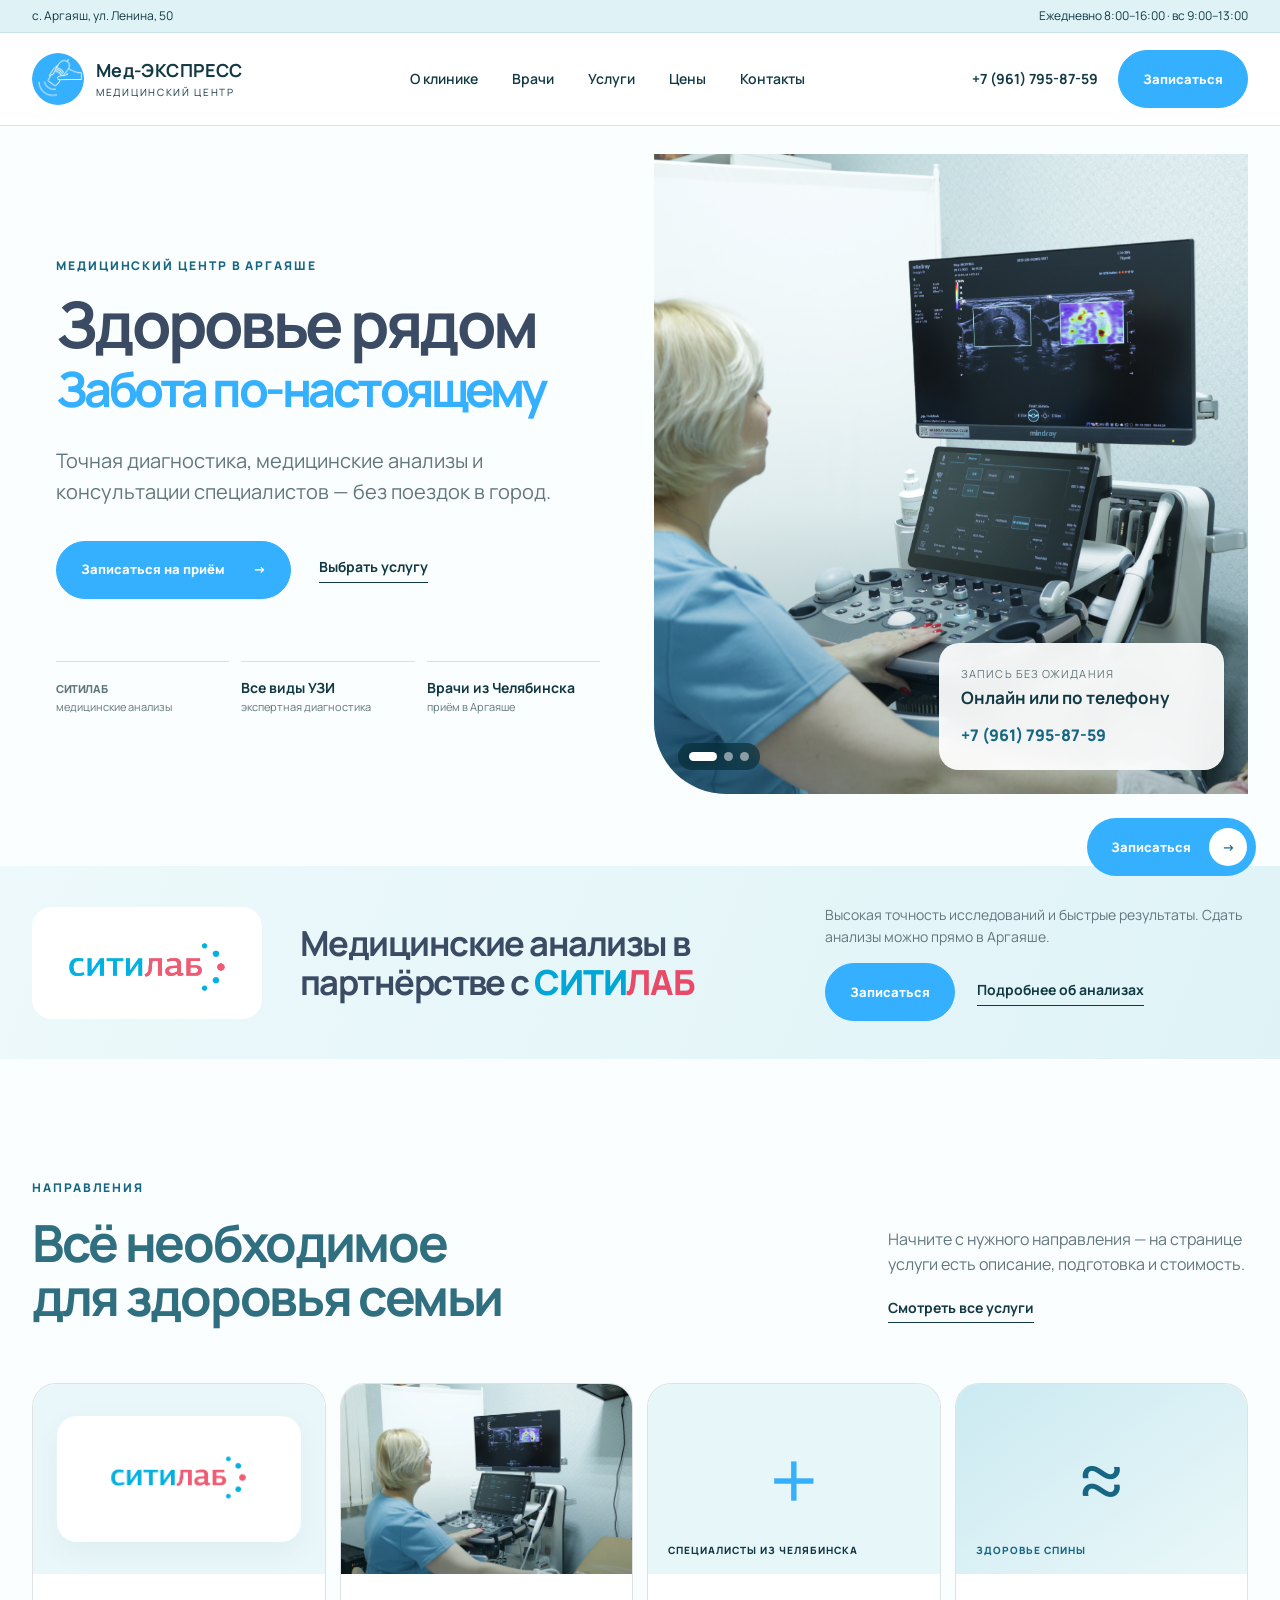
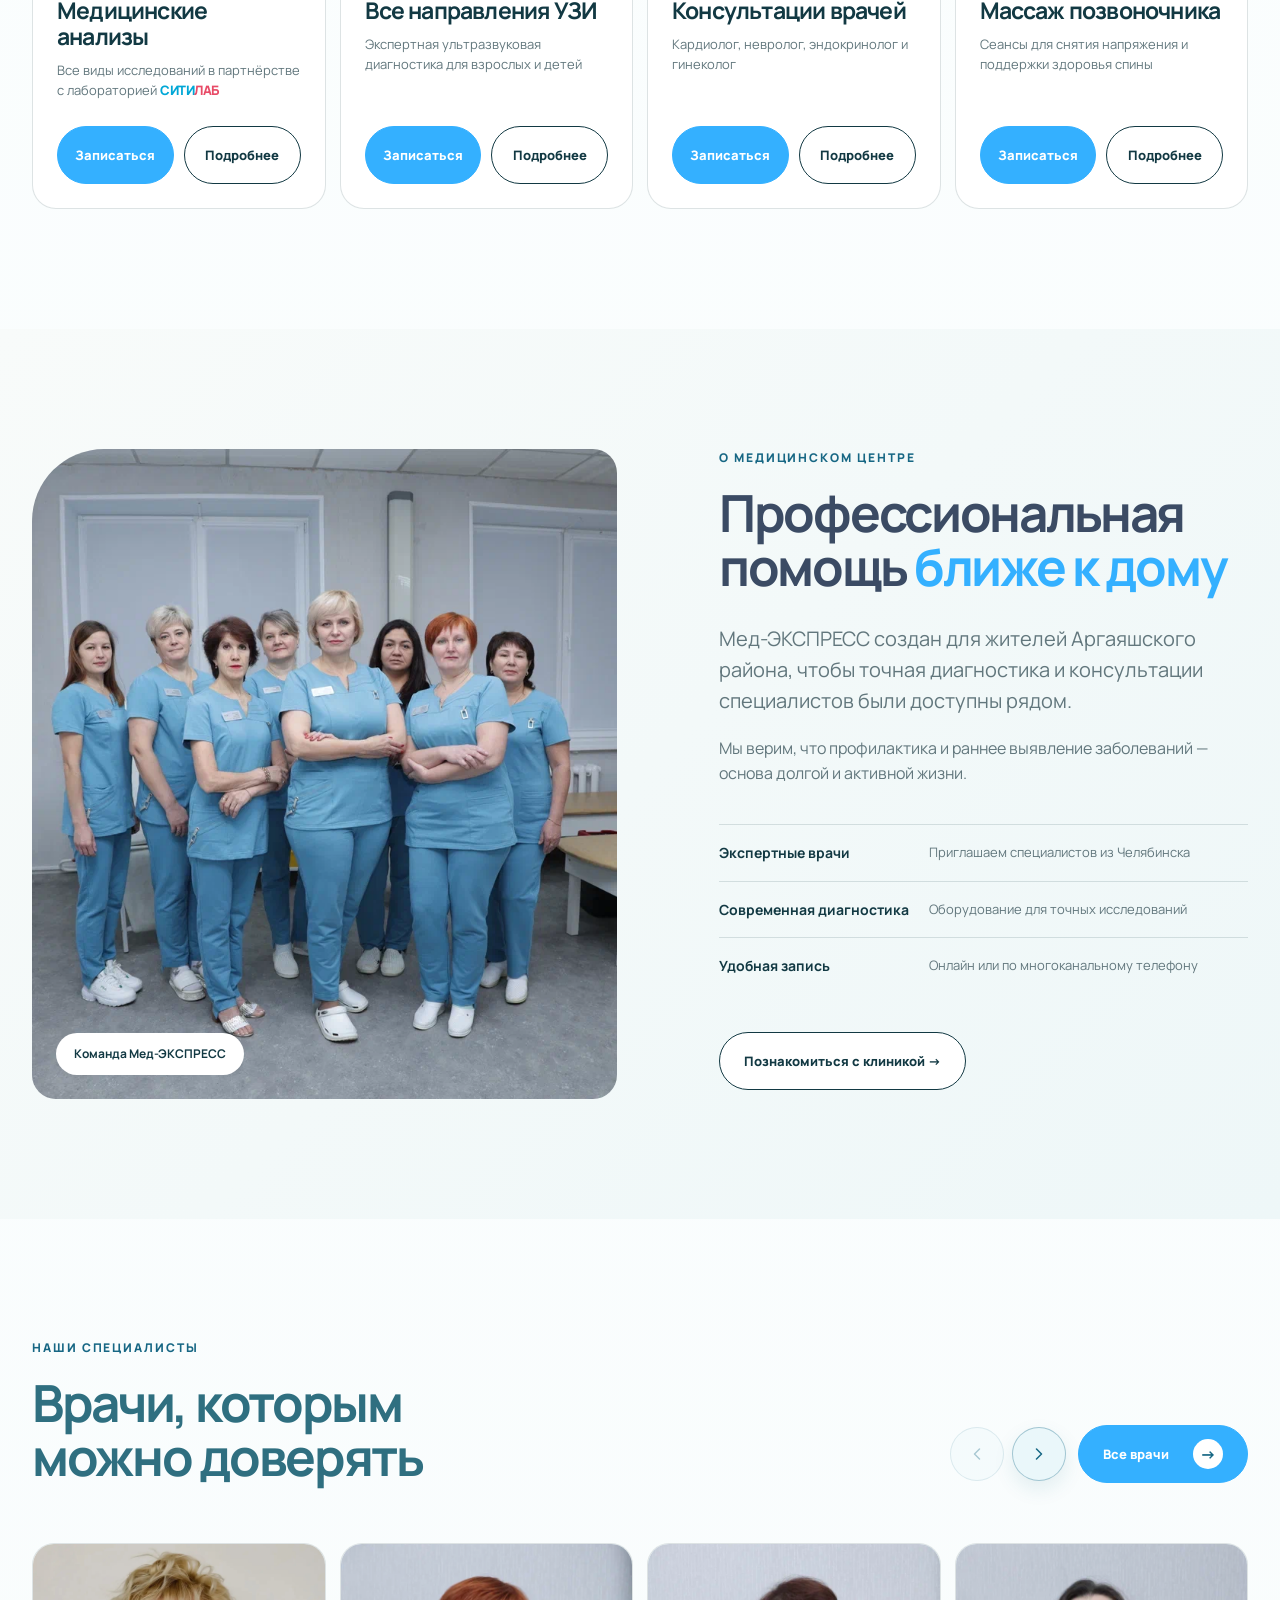
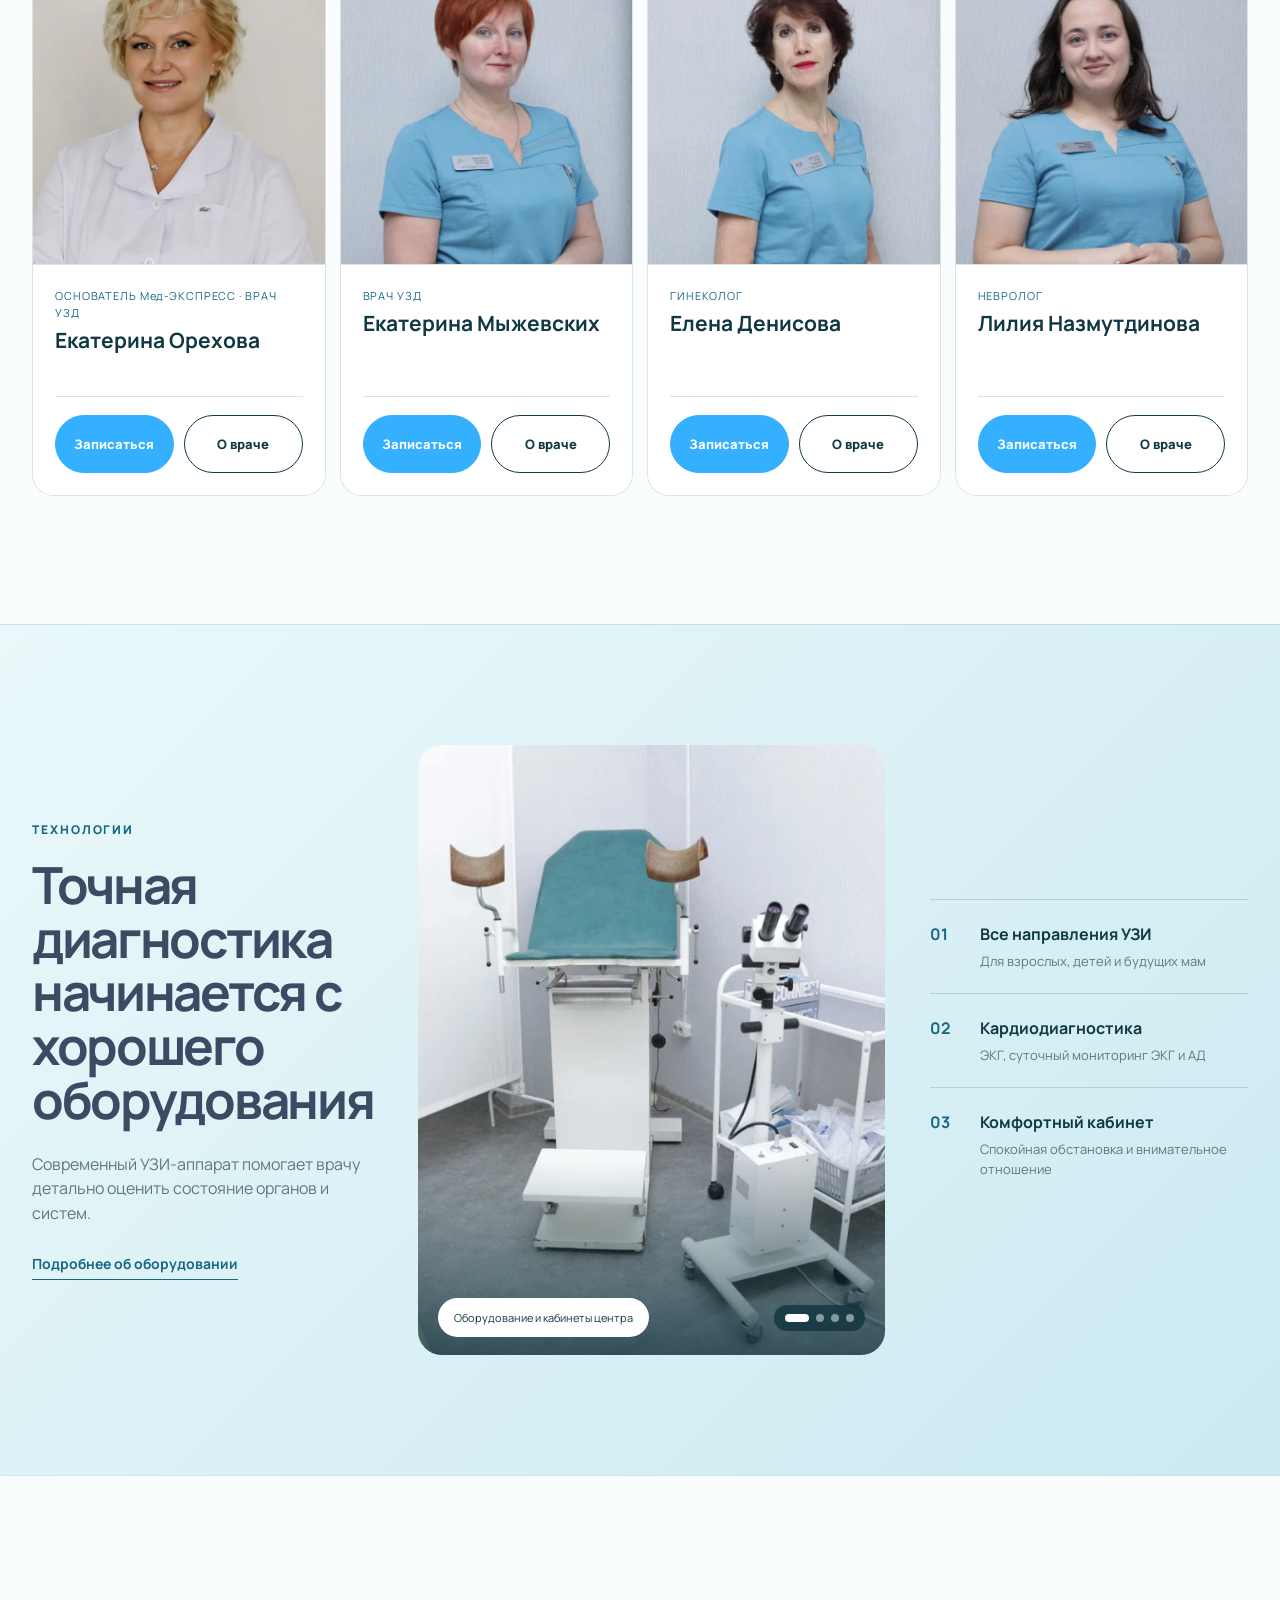
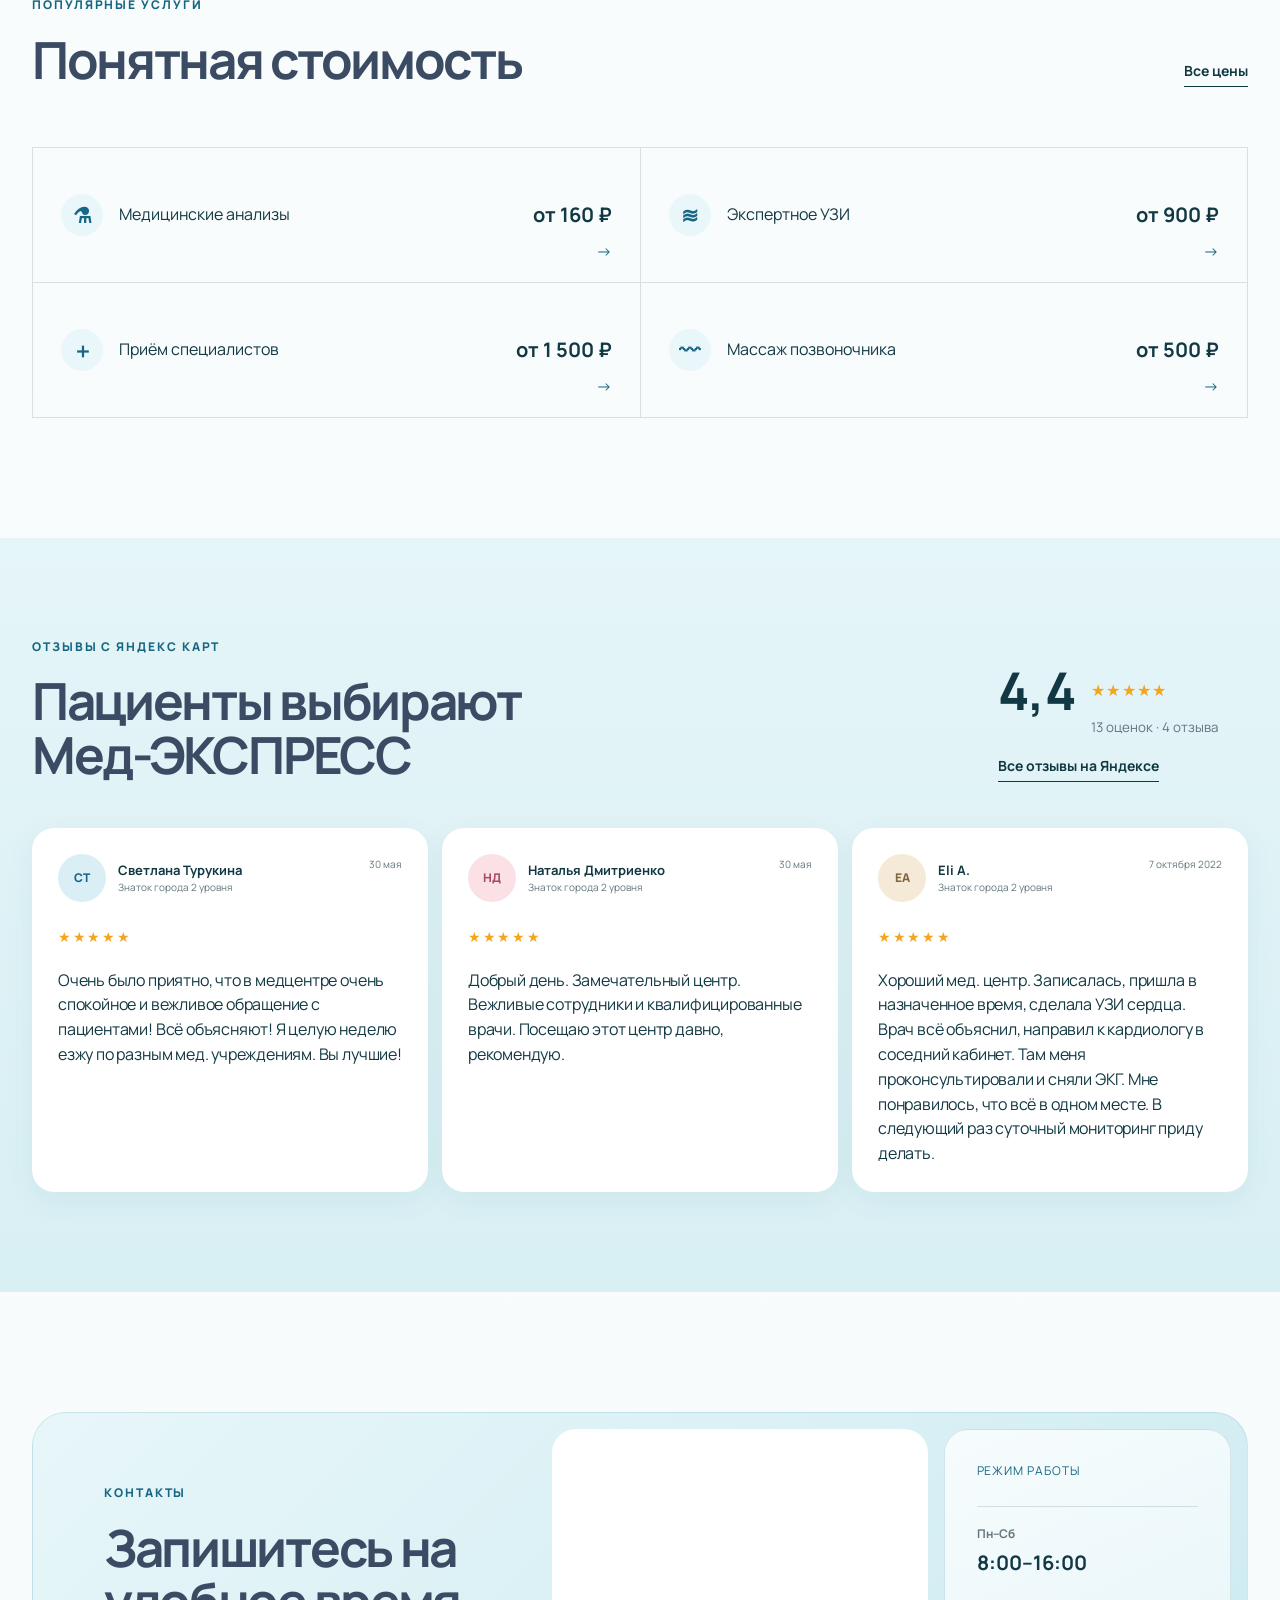
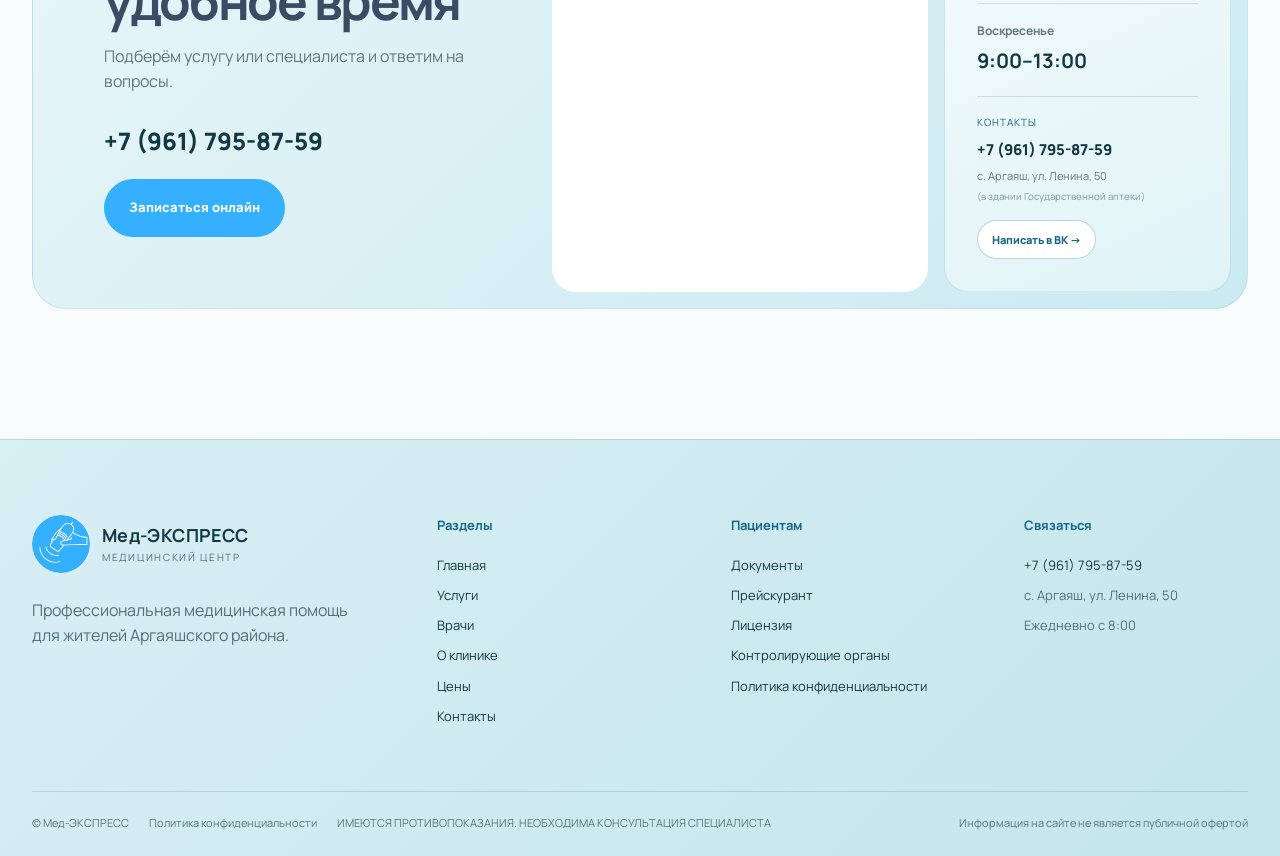
==== commit b47f0bf0: "Update homepage heading color" ====
--- a/index.html
+++ b/index.html
@@ -8,7 +8,7 @@
   <link rel="preconnect" href="https://fonts.googleapis.com">
   <link rel="preconnect" href="https://fonts.gstatic.com" crossorigin>
   <link href="https://fonts.googleapis.com/css2?family=Manrope:wght@400;500;600;700;800&display=swap" rel="stylesheet">
-  <link rel="stylesheet" href="home-design.css?v=20260911-footer-warning-inline">
+  <link rel="stylesheet" href="home-design.css?v=20260911-home-heading-3b4b64">
 </head>
 <body class="home-page">
   <header class="site-header" id="top">
--- a/home-design.css
+++ b/home-design.css
@@ -163,7 +163,8 @@
 @media(max-width:720px){.hero-gallery-dots{left:50%;bottom:142px;transform:translateX(-50%)}}
 
 /* Homepage light theme: airy clinical whites with calm sea-blue surfaces. */
-.home-page{--home-sea:#dff3f7;--home-sea-strong:#cbeaf1;--home-sea-deep:#176784;--home-heading-soft:#2f6f80;background:linear-gradient(180deg,#fbfefe 0,#f7fbfc 100%)}
+.home-page{--home-sea:#dff3f7;--home-sea-strong:#cbeaf1;--home-sea-deep:#176784;--home-heading-soft:#2f6f80;--home-heading-dark:#3b4b64;background:linear-gradient(180deg,#fbfefe 0,#f7fbfc 100%)}
+.home-page .hero h1,.home-page .partner-copy h2,.home-page .about-copy h2,.home-page .diagnostic-grid h2,.home-page #prices .section-title h2,.home-page .reviews-top h2,.home-page .contact-copy h2{color:var(--home-heading-dark)}
 .home-page .header-note{background:var(--home-sea);color:var(--ink);border-bottom:1px solid rgba(23,103,132,.12)}
 .home-page .site-header{background:rgba(255,255,255,.96)}
 .home-page .partner-band{background:linear-gradient(110deg,#edf9fb 0,var(--home-sea) 100%)}
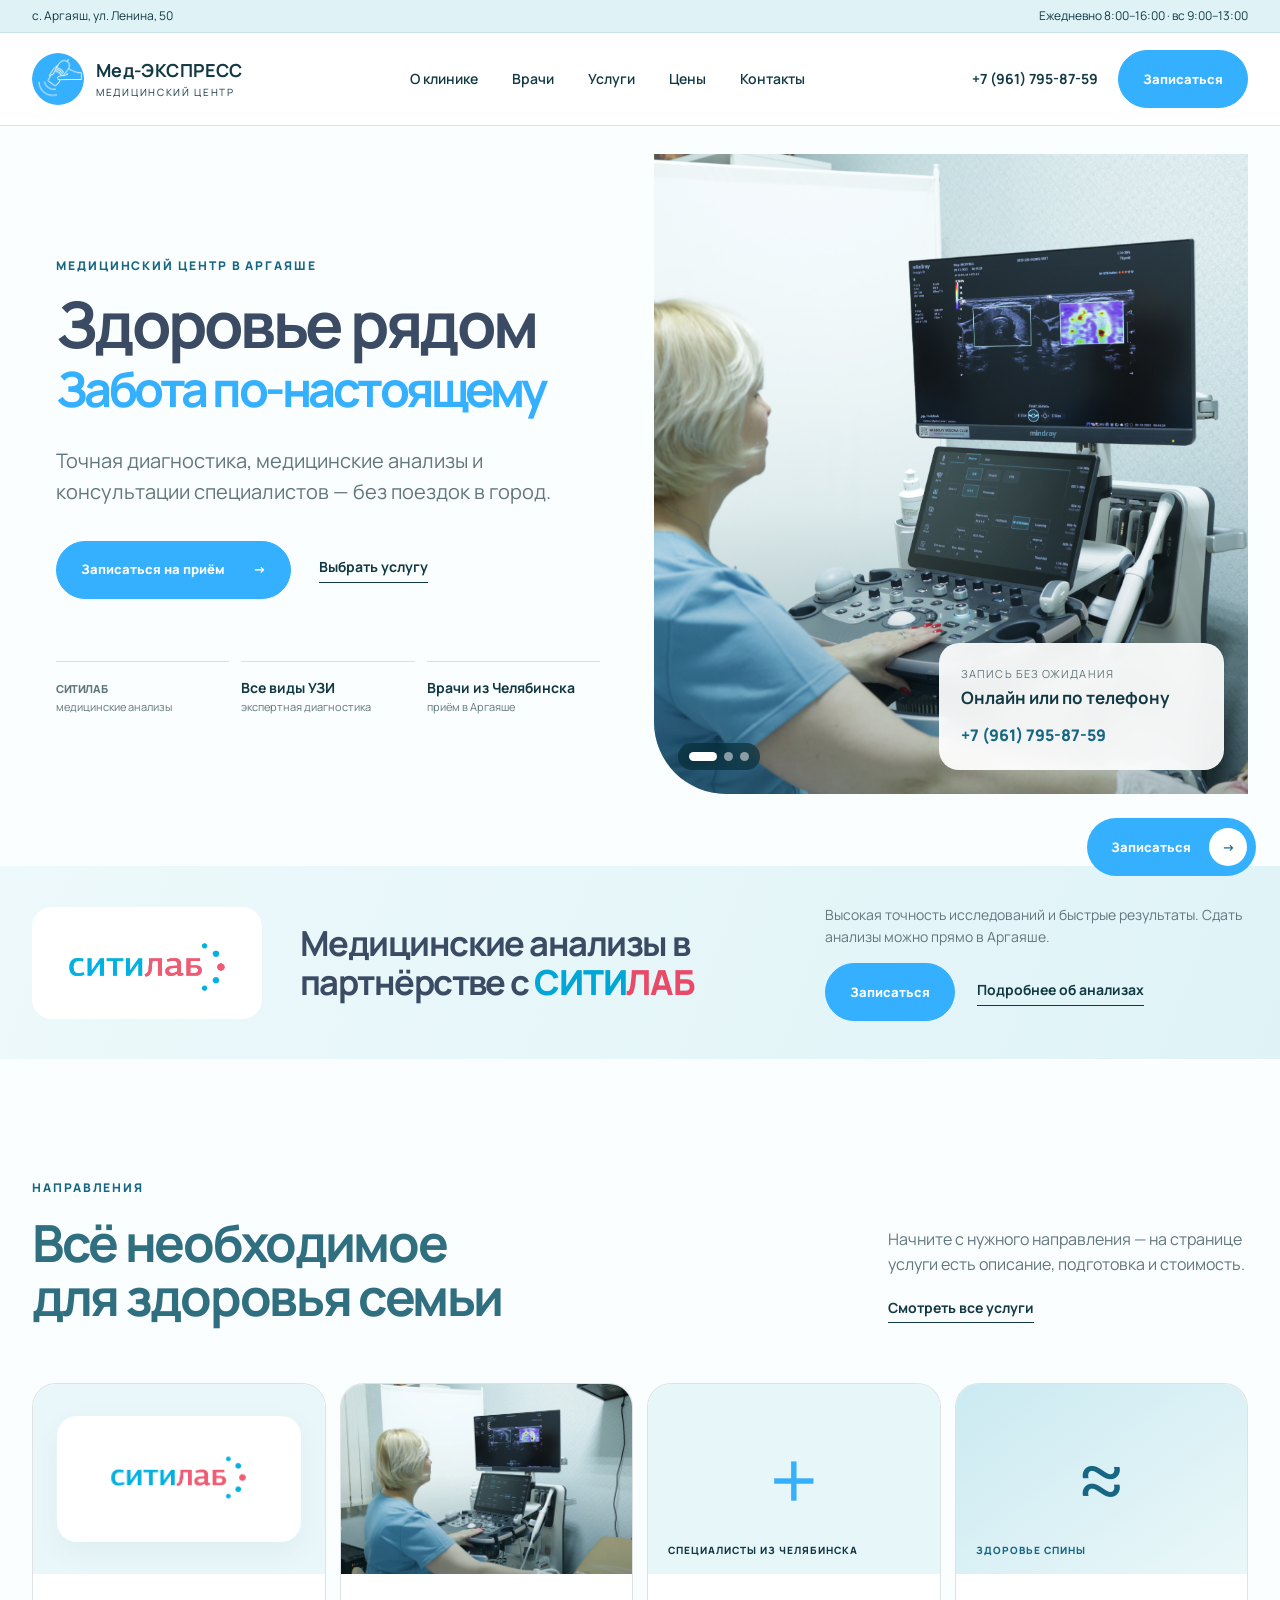
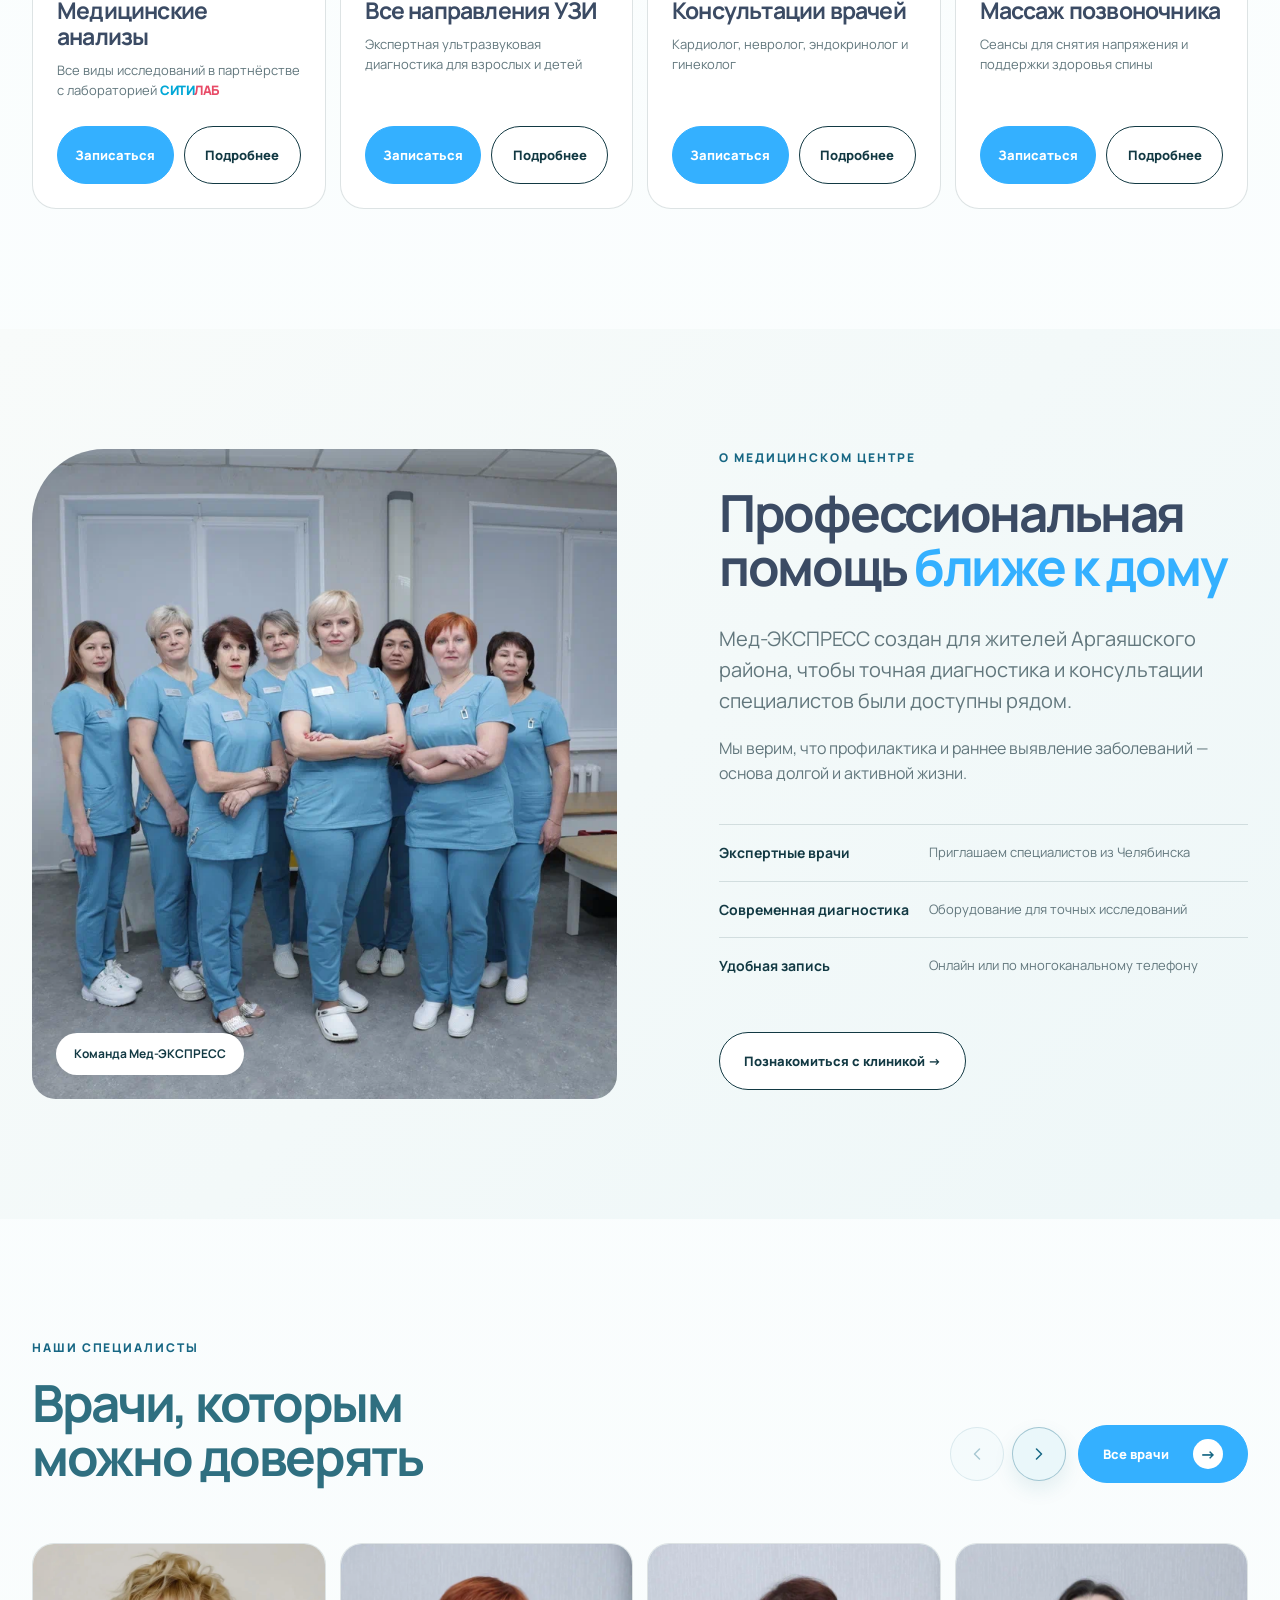
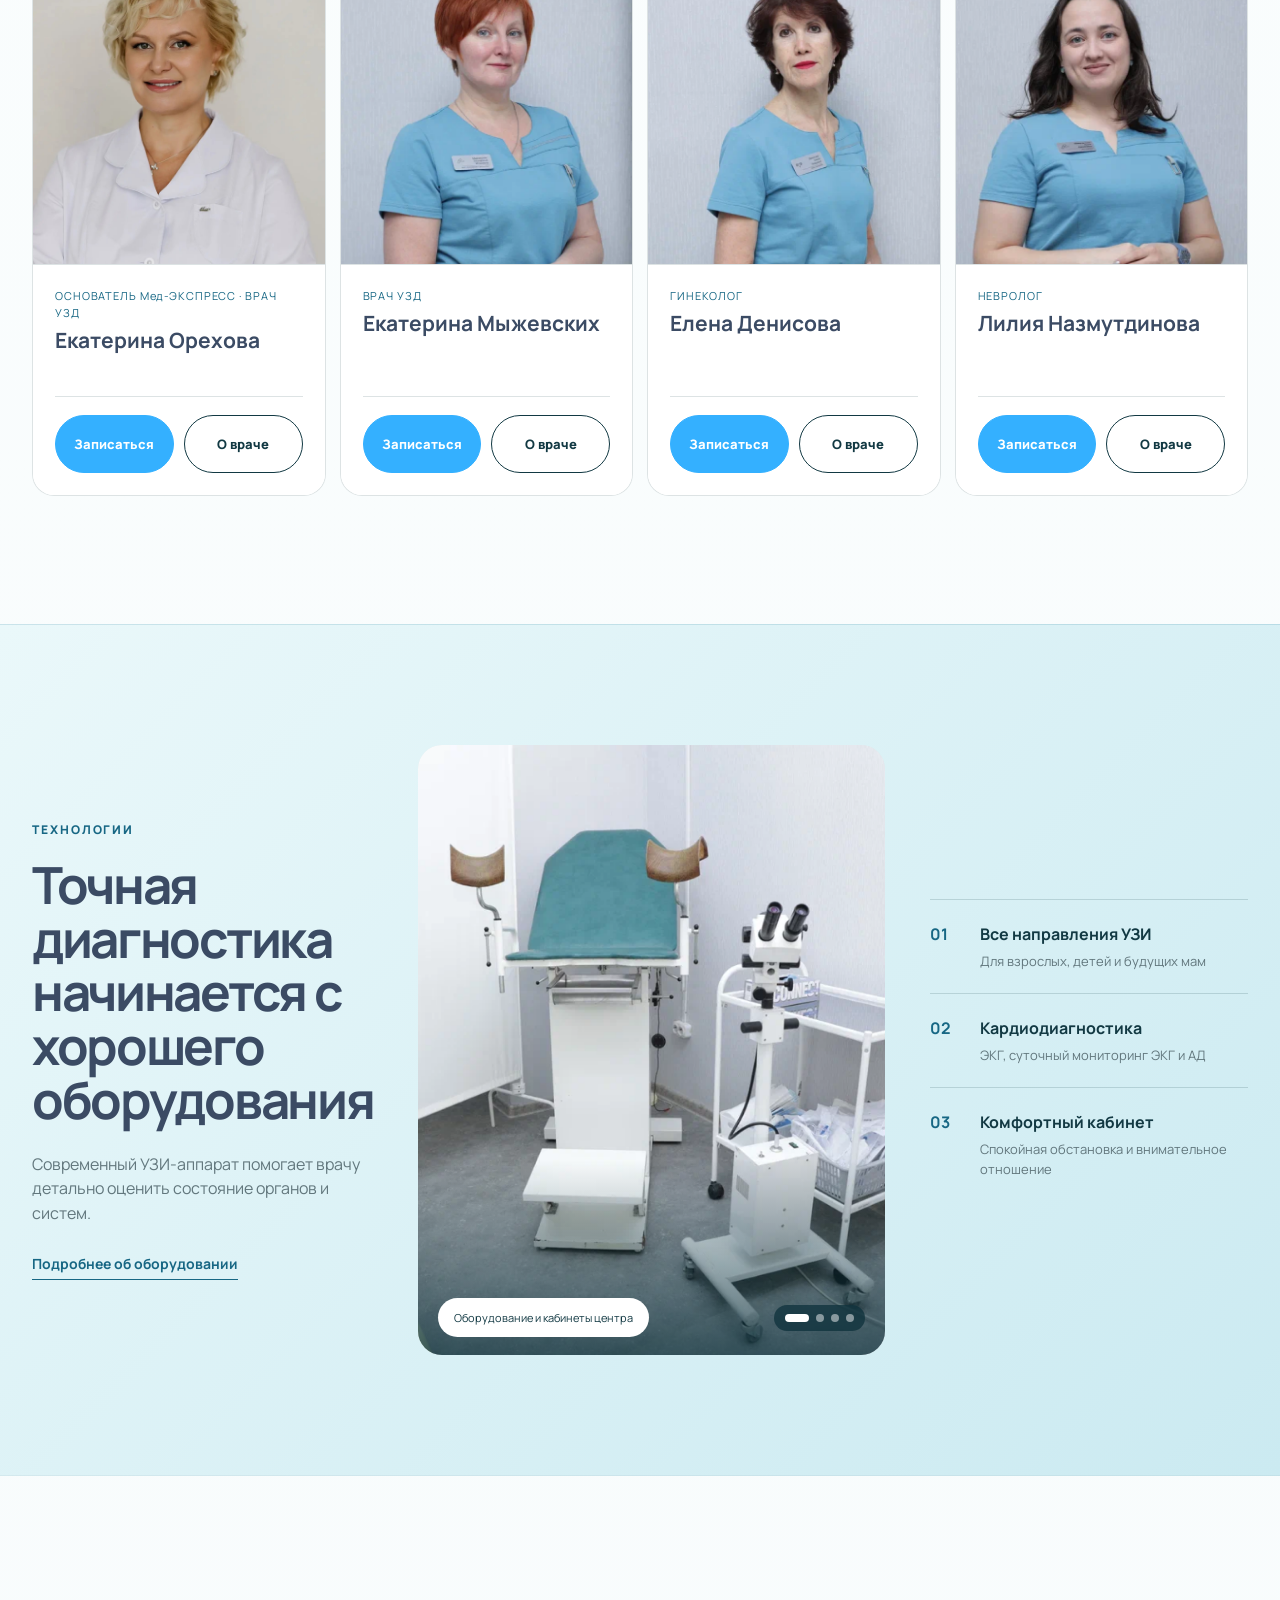
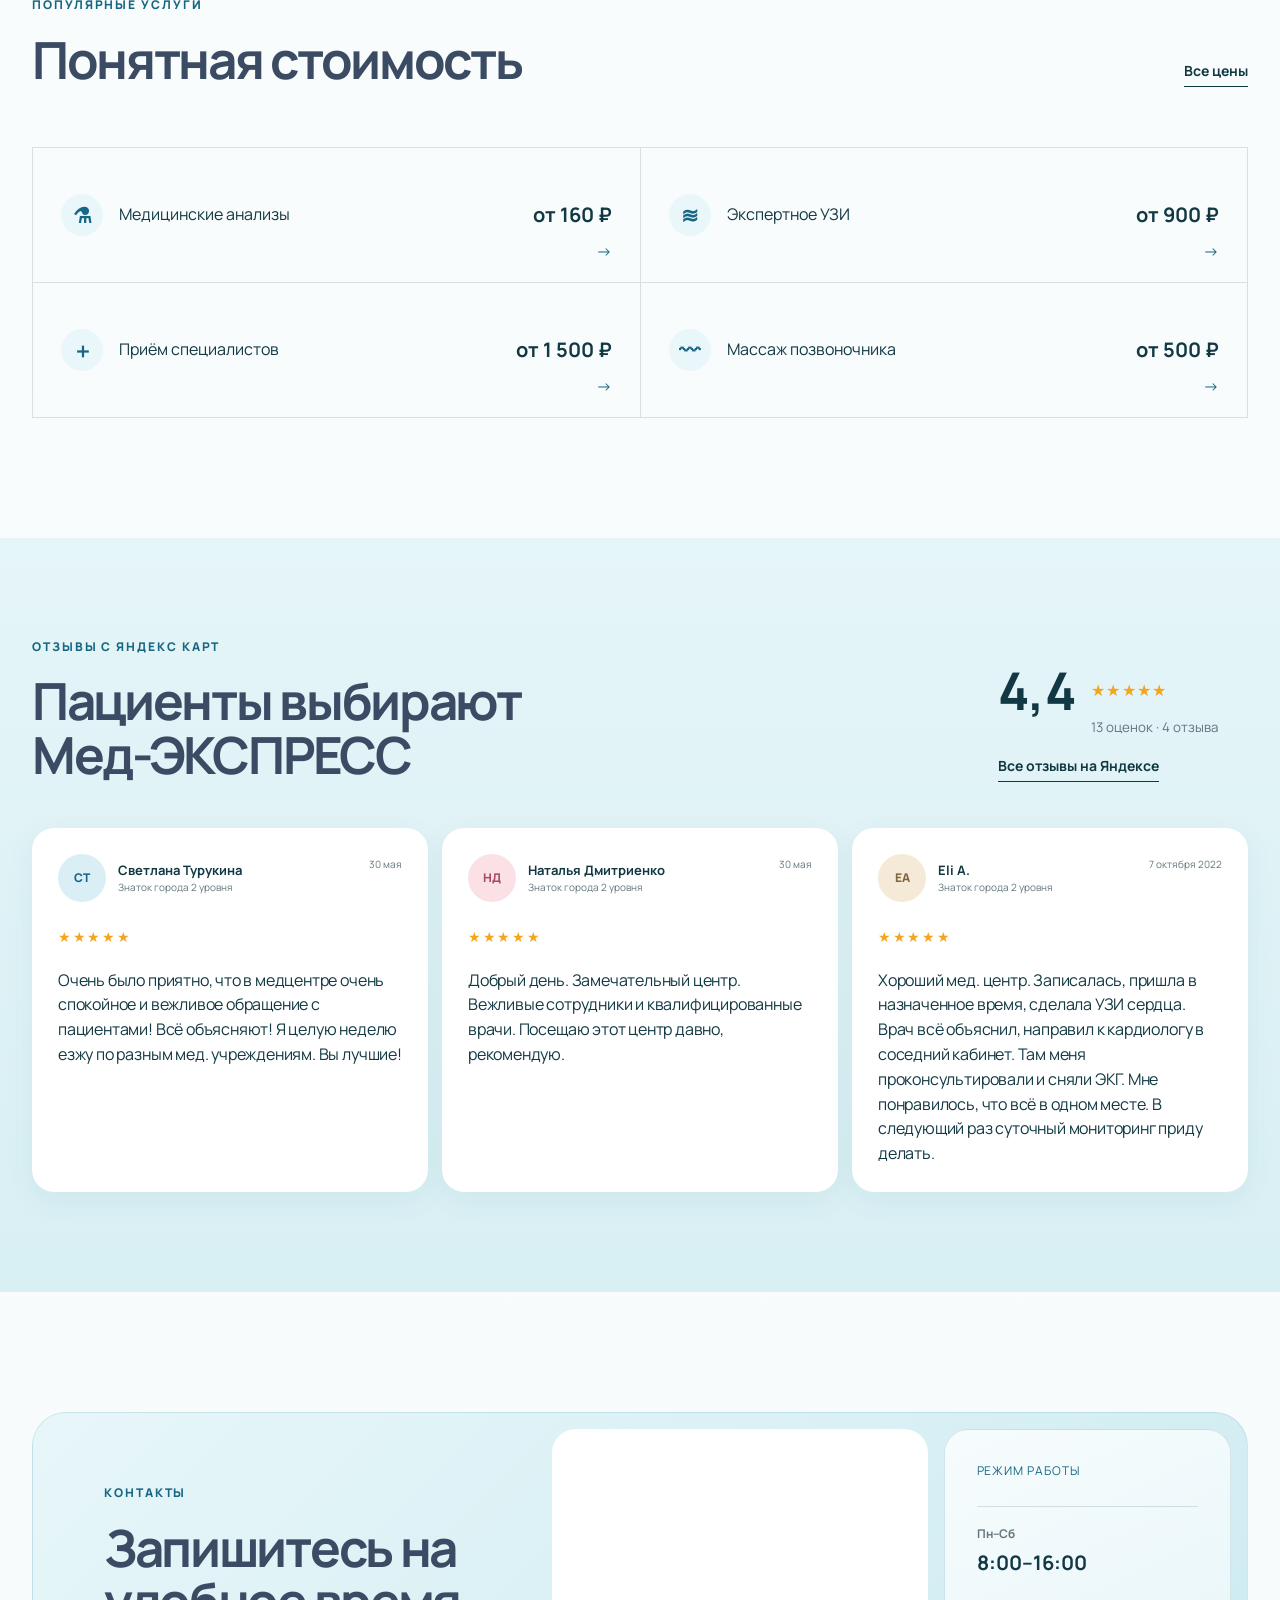
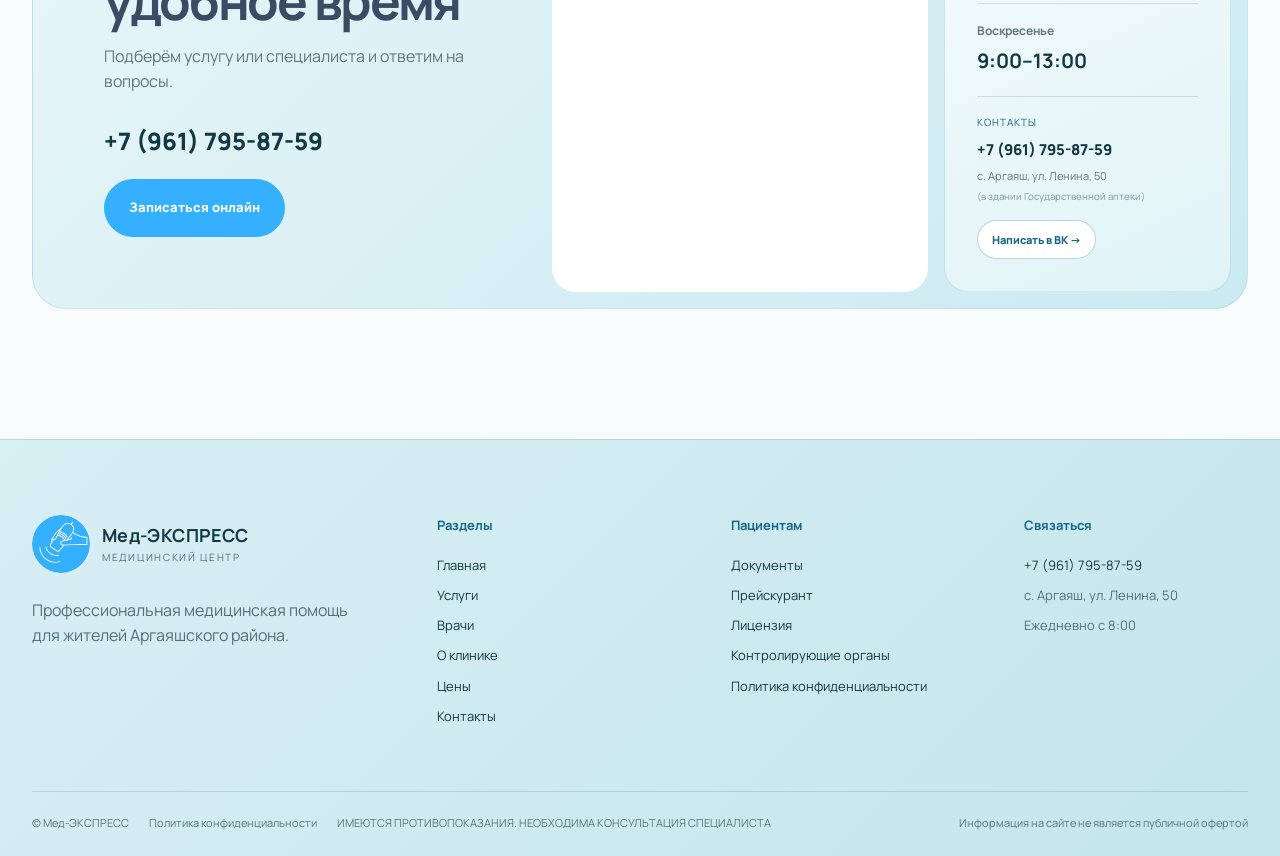
==== commit 4f78d3fd: "Render homepage CITILAB mark statically" ====
--- a/index.html
+++ b/index.html
@@ -22,7 +22,7 @@
   </header>
   <main>
     <section class="hero shell">
-      <div class="hero-copy reveal"><span class="eyebrow">Медицинский центр в Аргаяше</span><h1>Здоровье рядом<br><em>Забота по-настоящему</em></h1><p>Точная диагностика, медицинские анализы и консультации специалистов — без поездок в город.</p><div class="hero-actions"><a class="btn" href="https://m.vk.ru/app53642491_-203789798?ref=group_menu" target="_blank" rel="noopener">Записаться на приём <span>→</span></a><a class="text-link" href="#services">Выбрать услугу</a></div><div class="hero-facts"><div><strong>СИТИЛАБ</strong><span>медицинские анализы</span></div><div><strong>Все виды УЗИ</strong><span>экспертная диагностика</span></div><div><strong>Врачи из Челябинска</strong><span>приём в Аргаяше</span></div></div></div>
+      <div class="hero-copy reveal"><span class="eyebrow">Медицинский центр в Аргаяше</span><h1>Здоровье рядом<br><em>Забота по-настоящему</em></h1><p>Точная диагностика, медицинские анализы и консультации специалистов — без поездок в город.</p><div class="hero-actions"><a class="btn" href="https://m.vk.ru/app53642491_-203789798?ref=group_menu" target="_blank" rel="noopener">Записаться на приём <span>→</span></a><a class="text-link" href="#services">Выбрать услугу</a></div><div class="hero-facts"><div><strong><span class="citilab-wordmark" role="img" aria-label="СИТИЛАБ"><span class="citilab-wordmark__city" aria-hidden="true">СИТИ</span><span class="citilab-wordmark__lab" aria-hidden="true">ЛАБ</span></span></strong><span>медицинские анализы</span></div><div><strong>Все виды УЗИ</strong><span>экспертная диагностика</span></div><div><strong>Врачи из Челябинска</strong><span>приём в Аргаяше</span></div></div></div>
       <div class="hero-visual reveal reveal--2" data-hero-gallery role="region" aria-roledescription="карусель" aria-label="Медицинский центр Мед-ЭКСПРЕСС">
         <div class="hero-slides">
           <img class="is-active" data-hero-slide src="assets/hero-clinic-ultrasound.jpg" alt="Врач Мед-ЭКСПРЕСС проводит ультразвуковое исследование" width="2048" height="1365" fetchpriority="high">
--- a/home-design.css
+++ b/home-design.css
@@ -164,7 +164,7 @@
 
 /* Homepage light theme: airy clinical whites with calm sea-blue surfaces. */
 .home-page{--home-sea:#dff3f7;--home-sea-strong:#cbeaf1;--home-sea-deep:#176784;--home-heading-soft:#2f6f80;--home-heading-dark:#3b4b64;background:linear-gradient(180deg,#fbfefe 0,#f7fbfc 100%)}
-.home-page .hero h1,.home-page .partner-copy h2,.home-page .about-copy h2,.home-page .diagnostic-grid h2,.home-page #prices .section-title h2,.home-page .reviews-top h2,.home-page .contact-copy h2{color:var(--home-heading-dark)}
+.home-page main :is(h1,h2,h3,h4){color:var(--home-heading-dark)}
 .home-page .header-note{background:var(--home-sea);color:var(--ink);border-bottom:1px solid rgba(23,103,132,.12)}
 .home-page .site-header{background:rgba(255,255,255,.96)}
 .home-page .partner-band{background:linear-gradient(110deg,#edf9fb 0,var(--home-sea) 100%)}
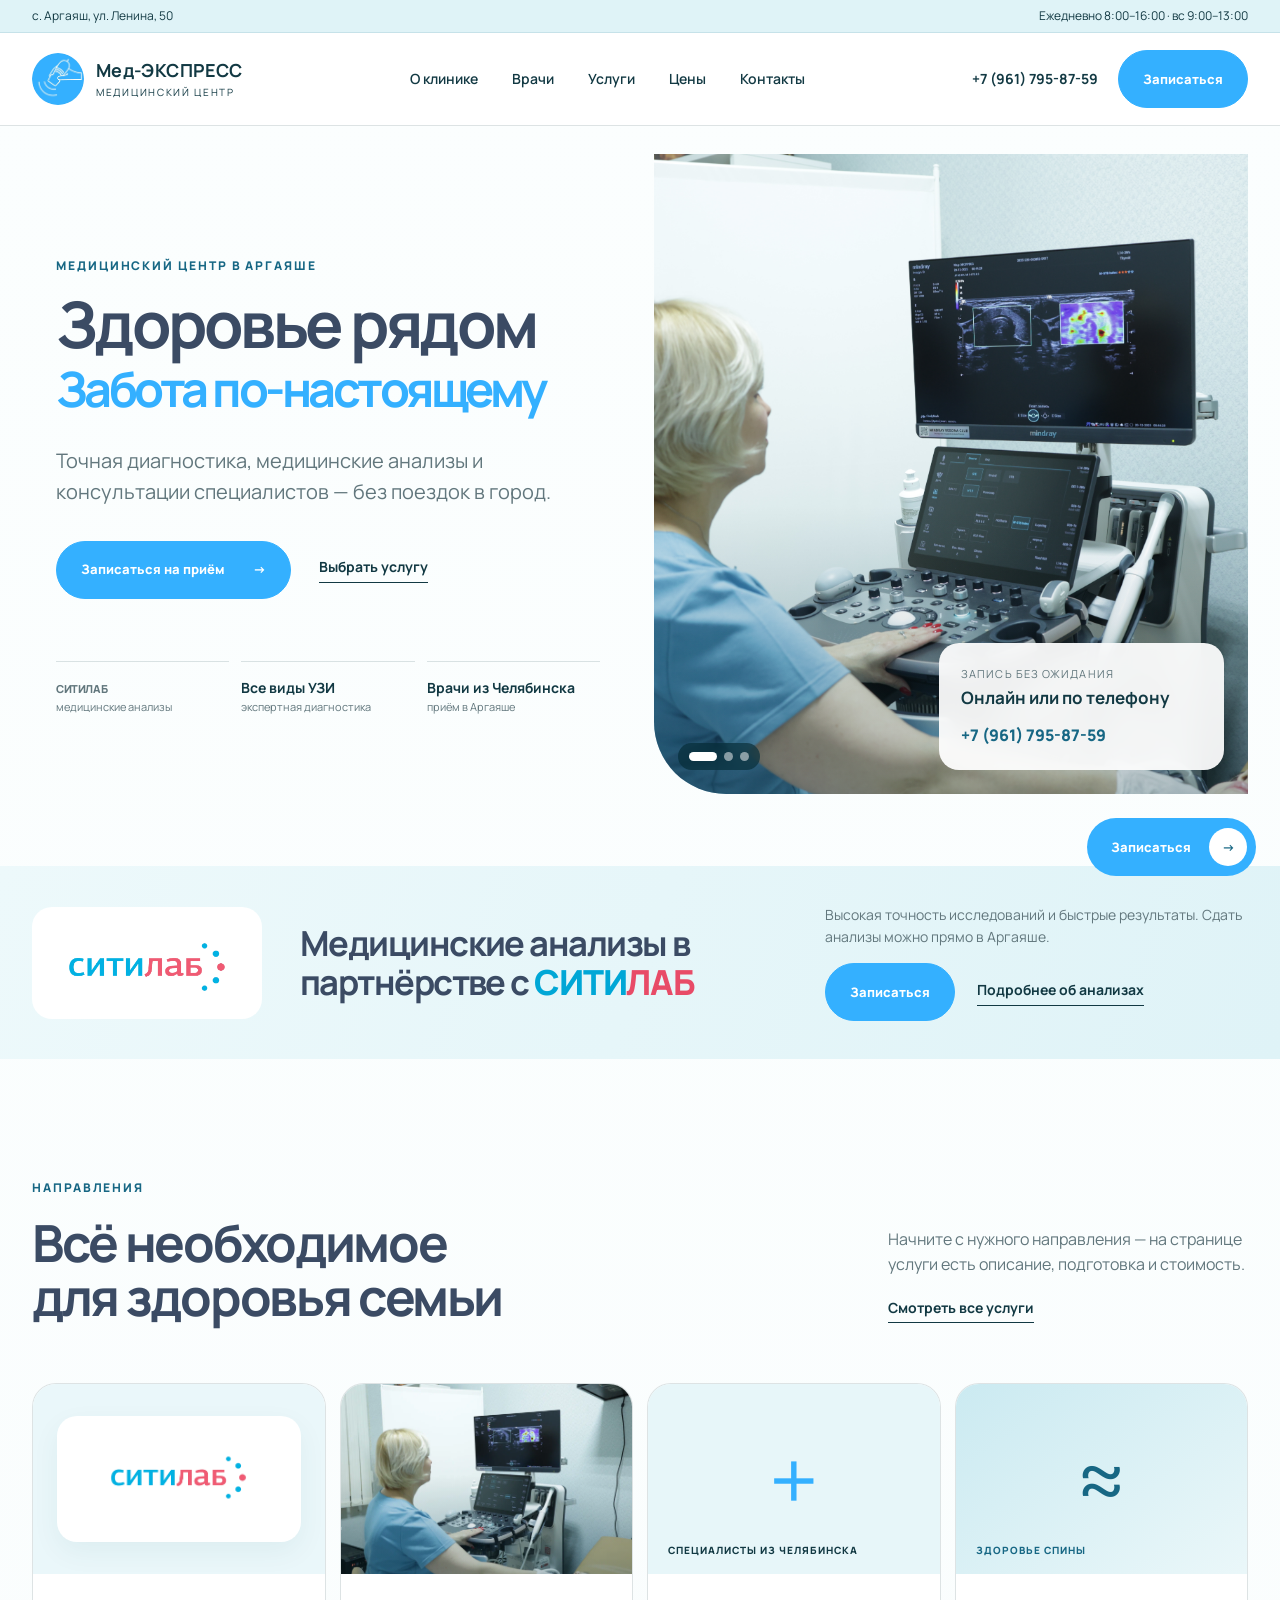
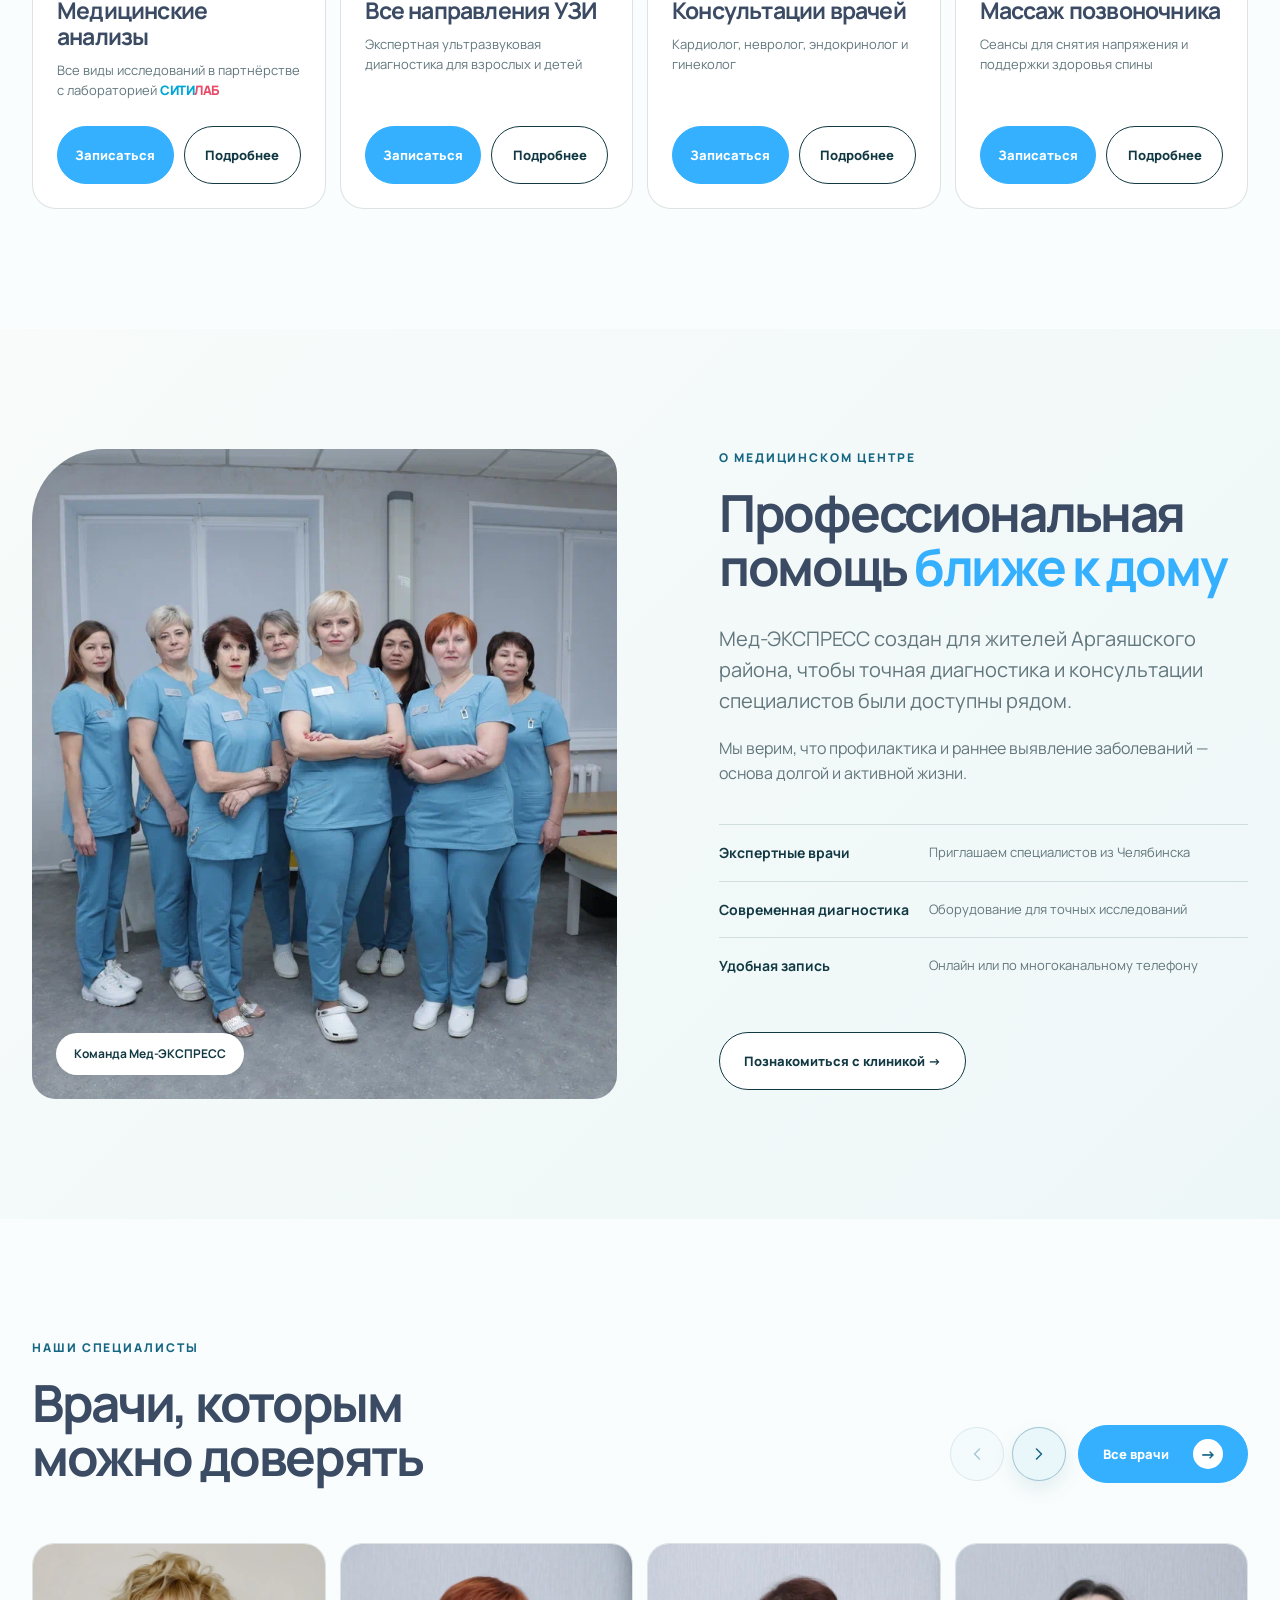
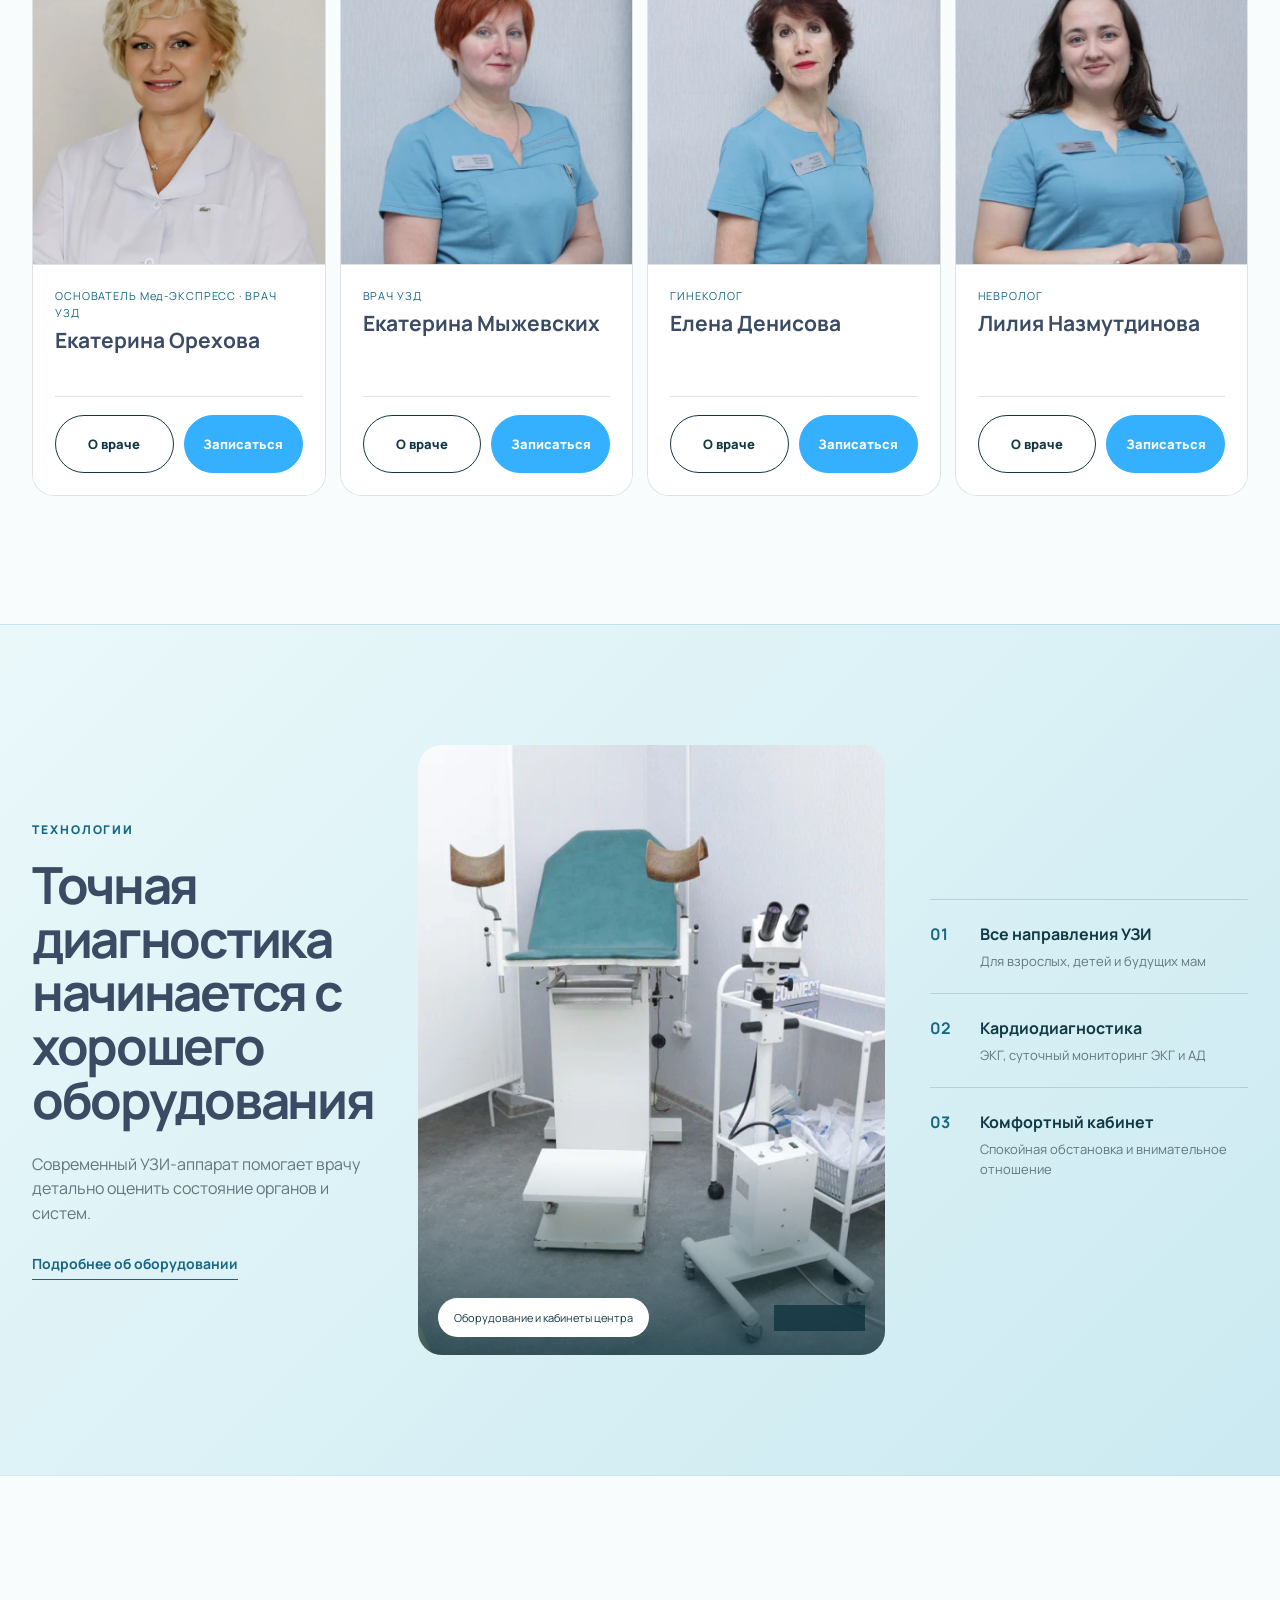
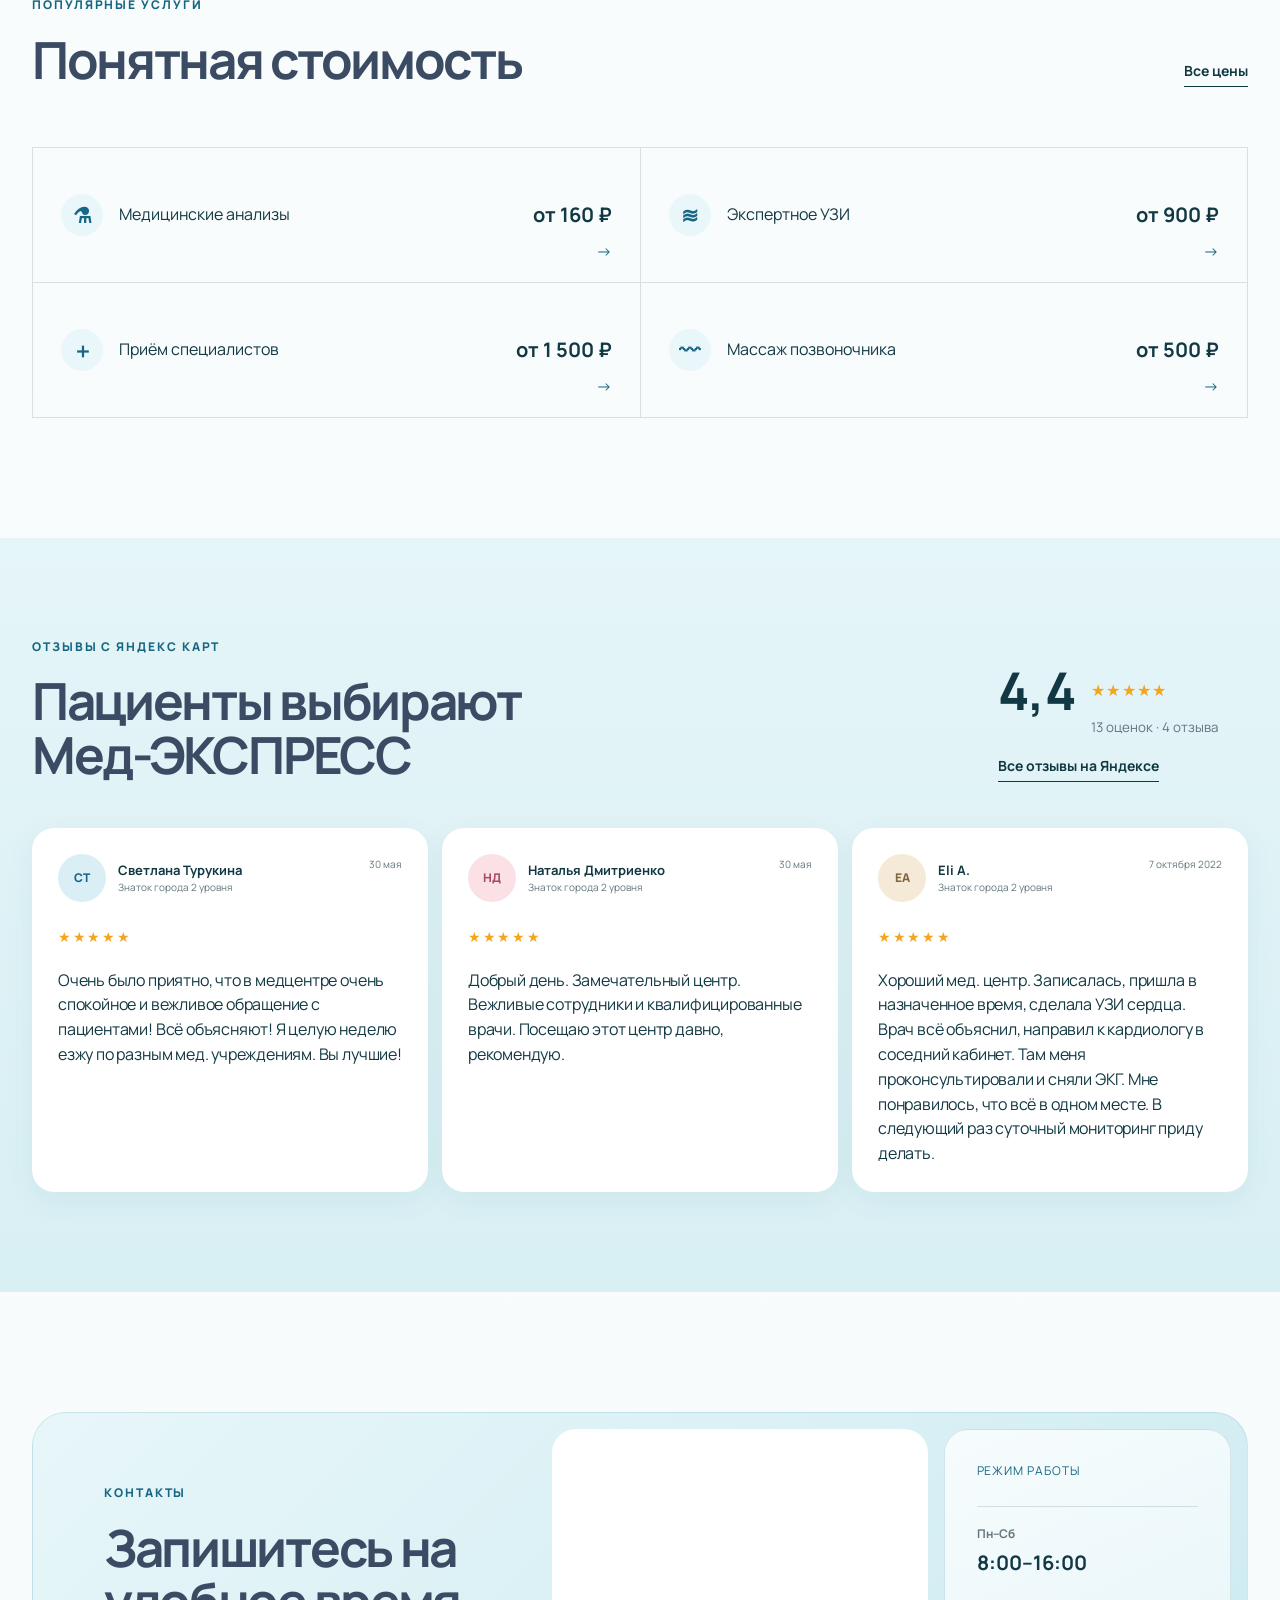
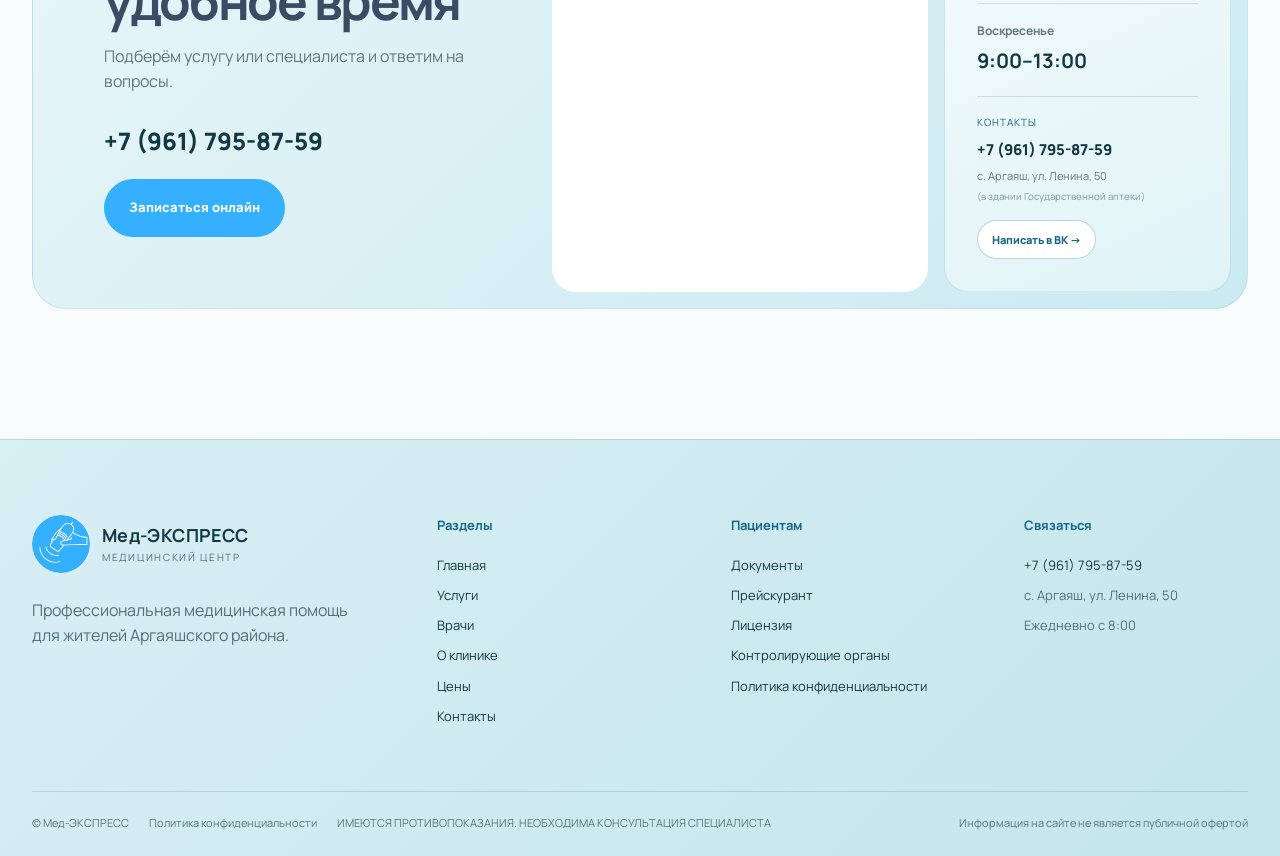
==== commit 16bc33fd: "Unify homepage headings and doctor actions" ====
--- a/index.html
+++ b/index.html
@@ -8,7 +8,7 @@
   <link rel="preconnect" href="https://fonts.googleapis.com">
   <link rel="preconnect" href="https://fonts.gstatic.com" crossorigin>
   <link href="https://fonts.googleapis.com/css2?family=Manrope:wght@400;500;600;700;800&display=swap" rel="stylesheet">
-  <link rel="stylesheet" href="home-design.css?v=20260911-home-heading-3b4b64">
+  <link rel="stylesheet" href="home-design.css?v=20260912-all-headings-doctor-actions">
 </head>
 <body class="home-page">
   <header class="site-header" id="top">
@@ -45,16 +45,16 @@
     </section>
     <section class="section about-section"><div class="shell about-grid"><div class="about-photo"><img src="assets/about-team-new.png" alt="Команда медицинского центра Мед-ЭКСПРЕСС"><span>Команда Мед-ЭКСПРЕСС</span></div><div class="about-copy"><span class="eyebrow">О медицинском центре</span><h2>Профессиональная помощь <em>ближе к дому</em></h2><p class="lead">Мед-ЭКСПРЕСС создан для жителей Аргаяшского района, чтобы точная диагностика и консультации специалистов были доступны рядом.</p><p>Мы верим, что профилактика и раннее выявление заболеваний — основа долгой и активной жизни.</p><div class="about-values"><div><strong>Экспертные врачи</strong><span>Приглашаем специалистов из Челябинска</span></div><div><strong>Современная диагностика</strong><span>Оборудование для точных исследований</span></div><div><strong>Удобная запись</strong><span>Онлайн или по многоканальному телефону</span></div></div><a class="btn btn--outline" href="about.html">Познакомиться с клиникой →</a></div></div></section>
     <section class="section shell doctors-section" data-doctors-slider><div class="section-title"><div><span class="eyebrow">Наши специалисты</span><h2>Врачи, которым<br>можно доверять</h2></div><div class="doctor-heading-actions"><div class="doctor-slider-controls"><button type="button" data-doctors-prev aria-label="Предыдущие врачи"><svg viewBox="0 0 24 24" aria-hidden="true"><path d="M15 18l-6-6 6-6"/></svg></button><button type="button" data-doctors-next aria-label="Следующие врачи"><svg viewBox="0 0 24 24" aria-hidden="true"><path d="M9 6l6 6-6 6"/></svg></button></div><a class="all-doctors-button" href="doctors.html">Все врачи <span>→</span></a></div></div><div class="doctor-row" data-doctors-track>
-      <article class="doctor"><div class="doctor-photo"><img src="assets/doctor-orekhova.jpg" alt="Екатерина Орехова"></div><div class="doctor-info"><span>Основатель Мед-ЭКСПРЕСС · врач УЗД</span><h3>Екатерина Орехова</h3><div class="doctor-actions"><a class="doctor-action doctor-action--primary" href="https://m.vk.ru/app53642491_-203789798?ref=group_menu" target="_blank" rel="noopener">Записаться</a><a class="doctor-action doctor-action--secondary" href="doctors/ekaterina-orekhova.html">О враче</a></div></div></article>
-      <article class="doctor"><div class="doctor-photo"><img src="assets/doctor-myzhevskikh.png" alt="Екатерина Мыжевских"></div><div class="doctor-info"><span>Врач УЗД</span><h3>Екатерина Мыжевских</h3><div class="doctor-actions"><a class="doctor-action doctor-action--primary" href="https://m.vk.ru/app53642491_-203789798?ref=group_menu" target="_blank" rel="noopener">Записаться</a><a class="doctor-action doctor-action--secondary" href="doctors/profile.html?name=Екатерина%20Мыжевских">О враче</a></div></div></article>
-      <article class="doctor"><div class="doctor-photo"><img src="assets/doctor-denisova.png" alt="Елена Денисова"></div><div class="doctor-info"><span>Гинеколог</span><h3>Елена Денисова</h3><div class="doctor-actions"><a class="doctor-action doctor-action--primary" href="https://m.vk.ru/app53642491_-203789798?ref=group_menu" target="_blank" rel="noopener">Записаться</a><a class="doctor-action doctor-action--secondary" href="doctors/profile.html?name=Елена%20Денисова">О враче</a></div></div></article>
-      <article class="doctor"><div class="doctor-photo"><img src="assets/doctor-nazmutdinova.png" alt="Лилия Назмутдинова"></div><div class="doctor-info"><span>Невролог</span><h3>Лилия Назмутдинова</h3><div class="doctor-actions"><a class="doctor-action doctor-action--primary" href="https://m.vk.ru/app53642491_-203789798?ref=group_menu" target="_blank" rel="noopener">Записаться</a><a class="doctor-action doctor-action--secondary" href="doctors/profile.html?name=Лилия%20Назмутдинова">О враче</a></div></div></article>
-      <article class="doctor"><div class="doctor-photo"><img src="assets/doctor-pavlichuk.png" alt="Ирина Павличук" loading="lazy"></div><div class="doctor-info"><span>Врач УЗД</span><h3>Ирина Павличук</h3><div class="doctor-actions"><a class="doctor-action doctor-action--primary" href="https://m.vk.ru/app53642491_-203789798?ref=group_menu" target="_blank" rel="noopener">Записаться</a><a class="doctor-action doctor-action--secondary" href="doctors/profile.html?name=Ирина%20Павличук">О враче</a></div></div></article>
-      <article class="doctor"><div class="doctor-photo"><img src="assets/doctor-yakupova.png" alt="Разина Якупова" loading="lazy"></div><div class="doctor-info"><span>Кардиолог</span><h3>Разина Якупова</h3><div class="doctor-actions"><a class="doctor-action doctor-action--primary" href="https://m.vk.ru/app53642491_-203789798?ref=group_menu" target="_blank" rel="noopener">Записаться</a><a class="doctor-action doctor-action--secondary" href="doctors/profile.html?name=Разина%20Якупова">О враче</a></div></div></article>
-      <article class="doctor"><div class="doctor-photo"><img src="assets/doctor-fedorkina.png" alt="Елена Федоркина" loading="lazy"></div><div class="doctor-info"><span>Врач УЗД</span><h3>Елена Федоркина</h3><div class="doctor-actions"><a class="doctor-action doctor-action--primary" href="https://m.vk.ru/app53642491_-203789798?ref=group_menu" target="_blank" rel="noopener">Записаться</a><a class="doctor-action doctor-action--secondary" href="doctors/profile.html?name=Елена%20Федоркина">О враче</a></div></div></article>
-      <article class="doctor"><div class="doctor-photo"><img src="assets/doctor-pinaeva.png" alt="Юлия Пинаева" loading="lazy"></div><div class="doctor-info"><span>Эндокринолог</span><h3>Юлия Пинаева</h3><div class="doctor-actions"><a class="doctor-action doctor-action--primary" href="https://m.vk.ru/app53642491_-203789798?ref=group_menu" target="_blank" rel="noopener">Записаться</a><a class="doctor-action doctor-action--secondary" href="doctors/profile.html?name=Юлия%20Пинаева">О враче</a></div></div></article>
-      <article class="doctor"><div class="doctor-photo"><img src="assets/doctor-boyko.png" alt="Ирина Бойко" loading="lazy"></div><div class="doctor-info"><span>Гинеколог</span><h3>Ирина Бойко</h3><div class="doctor-actions"><a class="doctor-action doctor-action--primary" href="https://m.vk.ru/app53642491_-203789798?ref=group_menu" target="_blank" rel="noopener">Записаться</a><a class="doctor-action doctor-action--secondary" href="doctors/profile.html?name=Ирина%20Бойко">О враче</a></div></div></article>
-      <article class="doctor"><div class="doctor-photo"><img src="assets/doctor-makovetskaya.png" alt="Мария Маковецкая" loading="lazy"></div><div class="doctor-info"><span>Врач УЗД</span><h3>Мария Маковецкая</h3><div class="doctor-actions"><a class="doctor-action doctor-action--primary" href="https://m.vk.ru/app53642491_-203789798?ref=group_menu" target="_blank" rel="noopener">Записаться</a><a class="doctor-action doctor-action--secondary" href="doctors/profile.html?name=Мария%20Маковецкая">О враче</a></div></div></article>
+      <article class="doctor"><div class="doctor-photo"><img src="assets/doctor-orekhova.jpg" alt="Екатерина Орехова"></div><div class="doctor-info"><span>Основатель Мед-ЭКСПРЕСС · врач УЗД</span><h3>Екатерина Орехова</h3><div class="doctor-actions"><a class="doctor-action doctor-action--secondary" href="doctors/ekaterina-orekhova.html">О враче</a><a class="doctor-action doctor-action--primary" href="https://m.vk.ru/app53642491_-203789798?ref=group_menu" target="_blank" rel="noopener">Записаться</a></div></div></article>
+      <article class="doctor"><div class="doctor-photo"><img src="assets/doctor-myzhevskikh.png" alt="Екатерина Мыжевских"></div><div class="doctor-info"><span>Врач УЗД</span><h3>Екатерина Мыжевских</h3><div class="doctor-actions"><a class="doctor-action doctor-action--secondary" href="doctors/profile.html?name=Екатерина%20Мыжевских">О враче</a><a class="doctor-action doctor-action--primary" href="https://m.vk.ru/app53642491_-203789798?ref=group_menu" target="_blank" rel="noopener">Записаться</a></div></div></article>
+      <article class="doctor"><div class="doctor-photo"><img src="assets/doctor-denisova.png" alt="Елена Денисова"></div><div class="doctor-info"><span>Гинеколог</span><h3>Елена Денисова</h3><div class="doctor-actions"><a class="doctor-action doctor-action--secondary" href="doctors/profile.html?name=Елена%20Денисова">О враче</a><a class="doctor-action doctor-action--primary" href="https://m.vk.ru/app53642491_-203789798?ref=group_menu" target="_blank" rel="noopener">Записаться</a></div></div></article>
+      <article class="doctor"><div class="doctor-photo"><img src="assets/doctor-nazmutdinova.png" alt="Лилия Назмутдинова"></div><div class="doctor-info"><span>Невролог</span><h3>Лилия Назмутдинова</h3><div class="doctor-actions"><a class="doctor-action doctor-action--secondary" href="doctors/profile.html?name=Лилия%20Назмутдинова">О враче</a><a class="doctor-action doctor-action--primary" href="https://m.vk.ru/app53642491_-203789798?ref=group_menu" target="_blank" rel="noopener">Записаться</a></div></div></article>
+      <article class="doctor"><div class="doctor-photo"><img src="assets/doctor-pavlichuk.png" alt="Ирина Павличук" loading="lazy"></div><div class="doctor-info"><span>Врач УЗД</span><h3>Ирина Павличук</h3><div class="doctor-actions"><a class="doctor-action doctor-action--secondary" href="doctors/profile.html?name=Ирина%20Павличук">О враче</a><a class="doctor-action doctor-action--primary" href="https://m.vk.ru/app53642491_-203789798?ref=group_menu" target="_blank" rel="noopener">Записаться</a></div></div></article>
+      <article class="doctor"><div class="doctor-photo"><img src="assets/doctor-yakupova.png" alt="Разина Якупова" loading="lazy"></div><div class="doctor-info"><span>Кардиолог</span><h3>Разина Якупова</h3><div class="doctor-actions"><a class="doctor-action doctor-action--secondary" href="doctors/profile.html?name=Разина%20Якупова">О враче</a><a class="doctor-action doctor-action--primary" href="https://m.vk.ru/app53642491_-203789798?ref=group_menu" target="_blank" rel="noopener">Записаться</a></div></div></article>
+      <article class="doctor"><div class="doctor-photo"><img src="assets/doctor-fedorkina.png" alt="Елена Федоркина" loading="lazy"></div><div class="doctor-info"><span>Врач УЗД</span><h3>Елена Федоркина</h3><div class="doctor-actions"><a class="doctor-action doctor-action--secondary" href="doctors/profile.html?name=Елена%20Федоркина">О враче</a><a class="doctor-action doctor-action--primary" href="https://m.vk.ru/app53642491_-203789798?ref=group_menu" target="_blank" rel="noopener">Записаться</a></div></div></article>
+      <article class="doctor"><div class="doctor-photo"><img src="assets/doctor-pinaeva.png" alt="Юлия Пинаева" loading="lazy"></div><div class="doctor-info"><span>Эндокринолог</span><h3>Юлия Пинаева</h3><div class="doctor-actions"><a class="doctor-action doctor-action--secondary" href="doctors/profile.html?name=Юлия%20Пинаева">О враче</a><a class="doctor-action doctor-action--primary" href="https://m.vk.ru/app53642491_-203789798?ref=group_menu" target="_blank" rel="noopener">Записаться</a></div></div></article>
+      <article class="doctor"><div class="doctor-photo"><img src="assets/doctor-boyko.png" alt="Ирина Бойко" loading="lazy"></div><div class="doctor-info"><span>Гинеколог</span><h3>Ирина Бойко</h3><div class="doctor-actions"><a class="doctor-action doctor-action--secondary" href="doctors/profile.html?name=Ирина%20Бойко">О враче</a><a class="doctor-action doctor-action--primary" href="https://m.vk.ru/app53642491_-203789798?ref=group_menu" target="_blank" rel="noopener">Записаться</a></div></div></article>
+      <article class="doctor"><div class="doctor-photo"><img src="assets/doctor-makovetskaya.png" alt="Мария Маковецкая" loading="lazy"></div><div class="doctor-info"><span>Врач УЗД</span><h3>Мария Маковецкая</h3><div class="doctor-actions"><a class="doctor-action doctor-action--secondary" href="doctors/profile.html?name=Мария%20Маковецкая">О враче</a><a class="doctor-action doctor-action--primary" href="https://m.vk.ru/app53642491_-203789798?ref=group_menu" target="_blank" rel="noopener">Записаться</a></div></div></article>
     </div></section>
     <section class="section diagnostic-section"><div class="shell diagnostic-grid"><div><span class="eyebrow">Технологии</span><h2>Точная диагностика начинается с хорошего оборудования</h2><p>Современный УЗИ-аппарат помогает врачу детально оценить состояние органов и систем.</p><a class="text-link" href="about.html#equipment">Подробнее об оборудовании</a></div><div class="diagnostic-photo" data-equipment-gallery><div class="diagnostic-slides"><img class="is-active" src="assets/equipment-gallery-1.png" alt="Гинекологическое кресло и кольпоскоп в кабинете Мед-ЭКСПРЕСС"><img src="assets/equipment-gallery-2.png" alt="Экспертный аппарат УЗИ Mindray в медицинском центре"><img src="assets/equipment-gallery-3.png" alt="Оптическая система кольпоскопа крупным планом"><img src="assets/equipment-gallery-4.png" alt="Светлый процедурный кабинет Мед-ЭКСПРЕСС"></div><div class="diagnostic-caption"><span>Оборудование и кабинеты центра</span><div class="diagnostic-dots" aria-label="Выбрать фотографию"><button class="is-active" type="button" aria-label="Фото 1" aria-current="true"></button><button type="button" aria-label="Фото 2"></button><button type="button" aria-label="Фото 3"></button><button type="button" aria-label="Фото 4"></button></div></div></div><div class="diagnostic-list"><div><b>01</b><span><strong>Все направления УЗИ</strong>Для взрослых, детей и будущих мам</span></div><div><b>02</b><span><strong>Кардиодиагностика</strong>ЭКГ, суточный мониторинг ЭКГ и АД</span></div><div><b>03</b><span><strong>Комфортный кабинет</strong>Спокойная обстановка и внимательное отношение</span></div></div></div></section>
     <section class="section shell" id="prices"><div class="section-title prices-head"><div><span class="eyebrow">Популярные услуги</span><h2>Понятная стоимость</h2></div><a class="text-link" href="prices.html">Все цены</a></div><div class="price-grid"><a href="services/category.html?category=medical-analyses"><span class="price-icon">⚗</span><span>Медицинские анализы</span><strong>от 160 ₽</strong><i>→</i></a><a href="services.html"><span class="price-icon">≋</span><span>Экспертное УЗИ</span><strong>от 900 ₽</strong><i>→</i></a><a href="services/category.html?category=consultations"><span class="price-icon">＋</span><span>Приём специалистов</span><strong>от 1 500 ₽</strong><i>→</i></a><a href="services/spine-massage.html"><span class="price-icon">〰</span><span>Массаж позвоночника</span><strong>от 500 ₽</strong><i>→</i></a></div></section>
--- a/home-design.css
+++ b/home-design.css
@@ -163,12 +163,11 @@
 @media(max-width:720px){.hero-gallery-dots{left:50%;bottom:142px;transform:translateX(-50%)}}
 
 /* Homepage light theme: airy clinical whites with calm sea-blue surfaces. */
-.home-page{--home-sea:#dff3f7;--home-sea-strong:#cbeaf1;--home-sea-deep:#176784;--home-heading-soft:#2f6f80;--home-heading-dark:#3b4b64;background:linear-gradient(180deg,#fbfefe 0,#f7fbfc 100%)}
+.home-page{--home-sea:#dff3f7;--home-sea-strong:#cbeaf1;--home-sea-deep:#176784;--home-heading-dark:#3b4b64;background:linear-gradient(180deg,#fbfefe 0,#f7fbfc 100%)}
 .home-page main :is(h1,h2,h3,h4){color:var(--home-heading-dark)}
 .home-page .header-note{background:var(--home-sea);color:var(--ink);border-bottom:1px solid rgba(23,103,132,.12)}
 .home-page .site-header{background:rgba(255,255,255,.96)}
 .home-page .partner-band{background:linear-gradient(110deg,#edf9fb 0,var(--home-sea) 100%)}
-.home-page #services .section-title h2,.home-page .doctors-section .section-title h2{color:var(--home-heading-soft)}
 .home-page .about-section{background:linear-gradient(135deg,#f8fbfa 0,#eef7f8 100%)}
 .home-page .featured-service--massage .featured-service__visual{background:linear-gradient(145deg,var(--home-sea-strong),#eaf7f9);color:var(--ink)}
 .home-page .featured-service--massage .featured-service__visual>b{color:var(--home-sea-deep)}
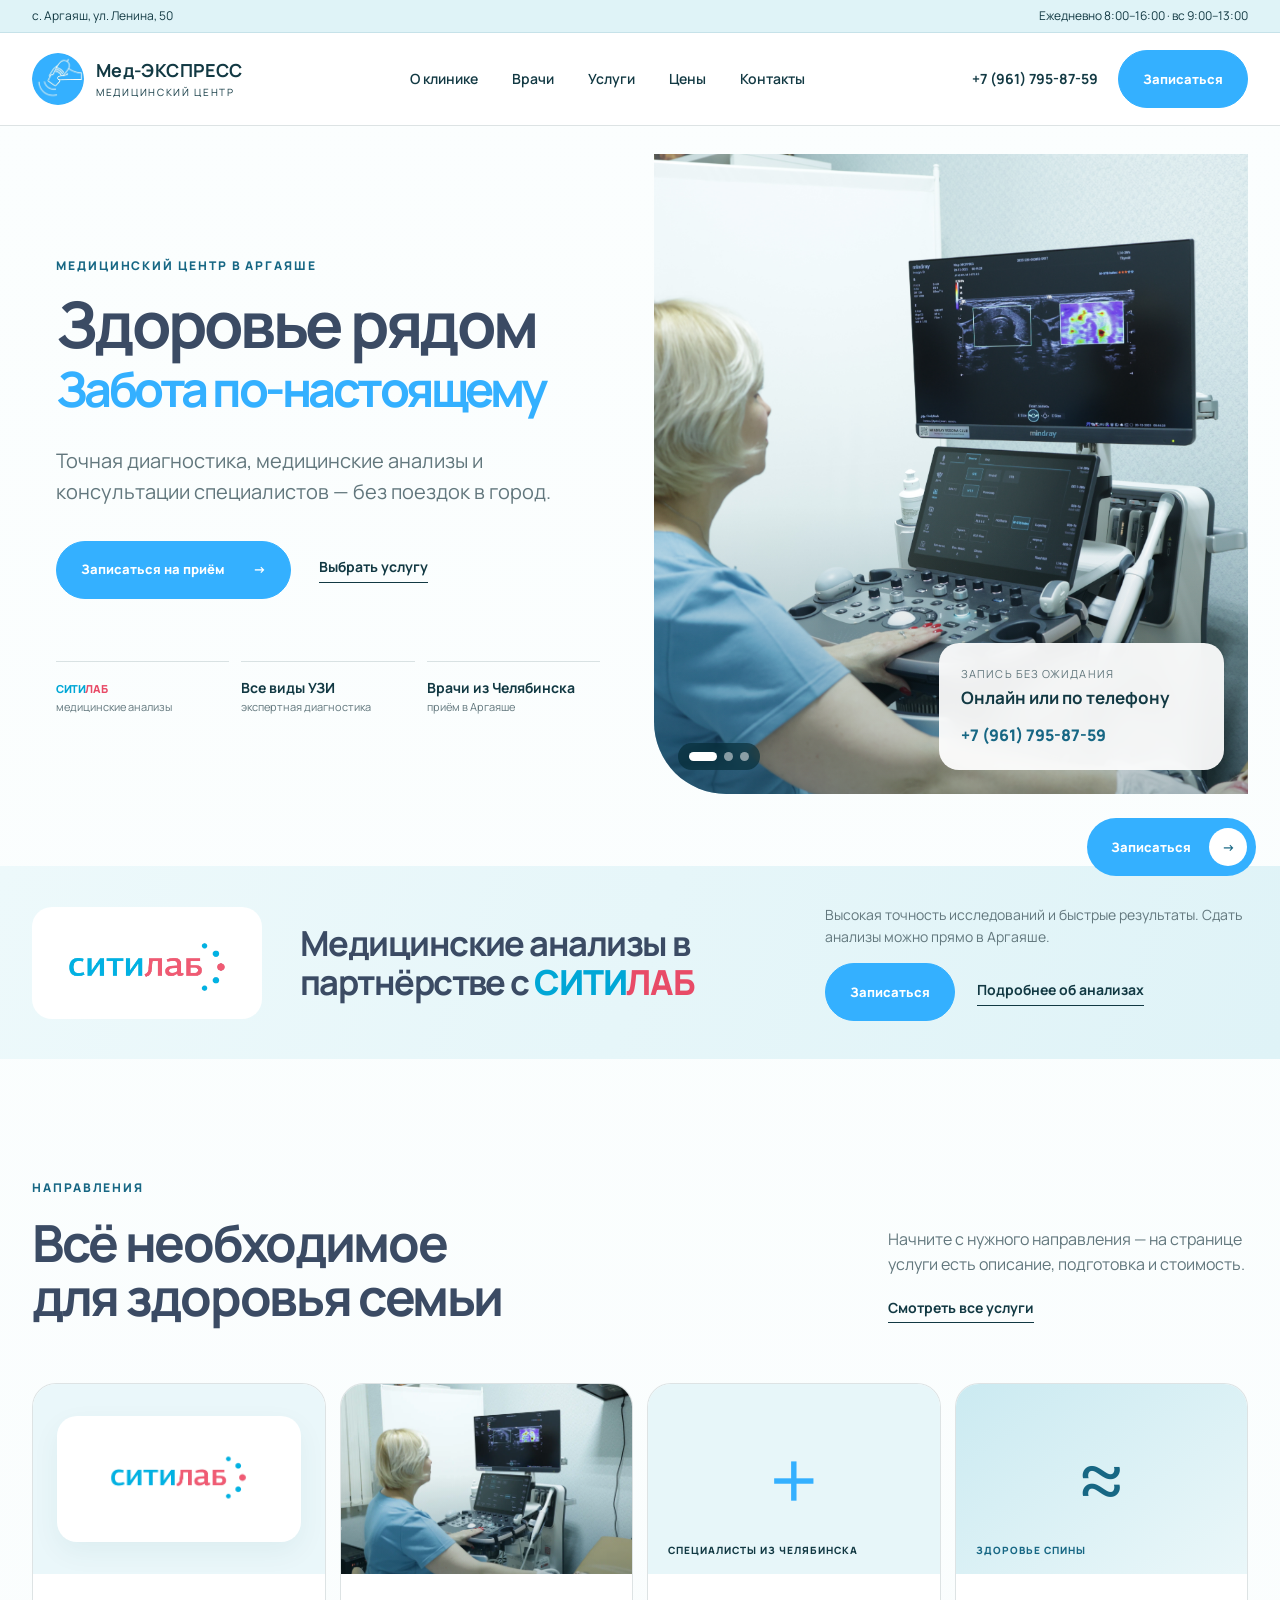
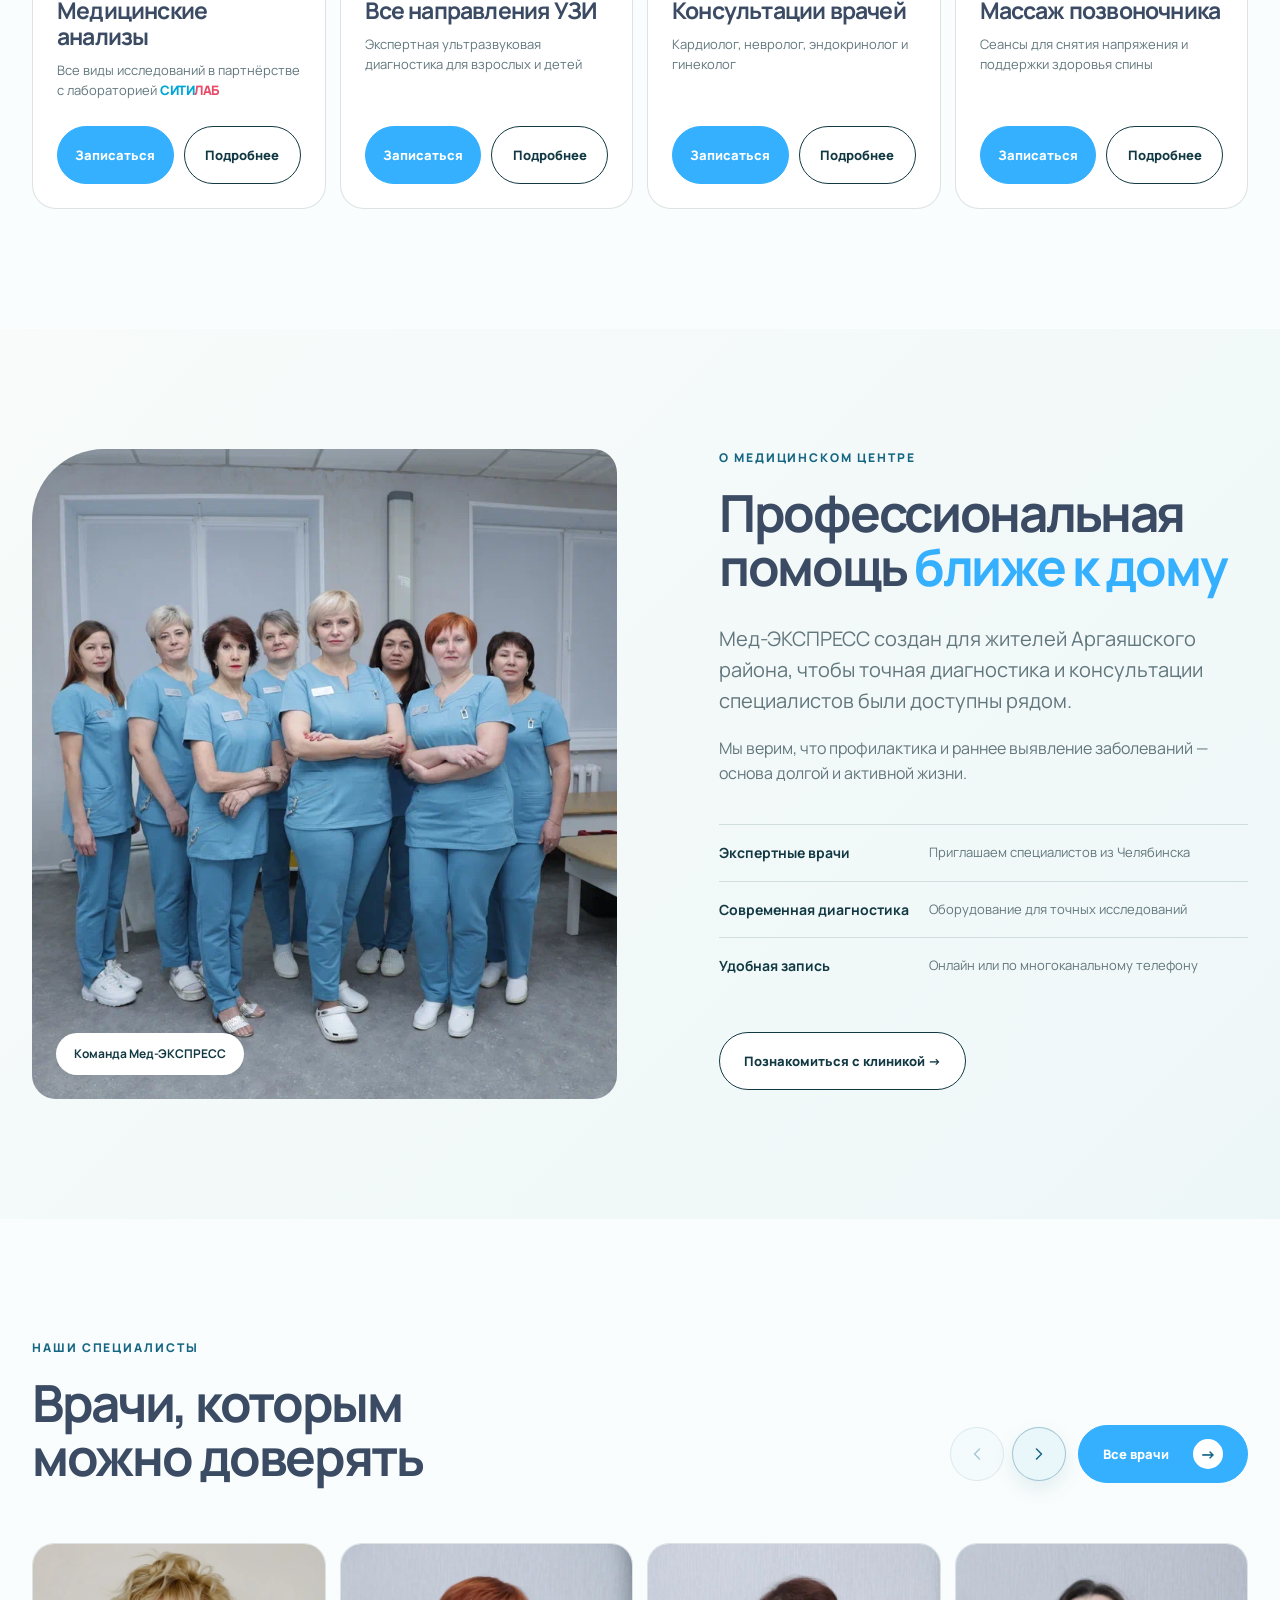
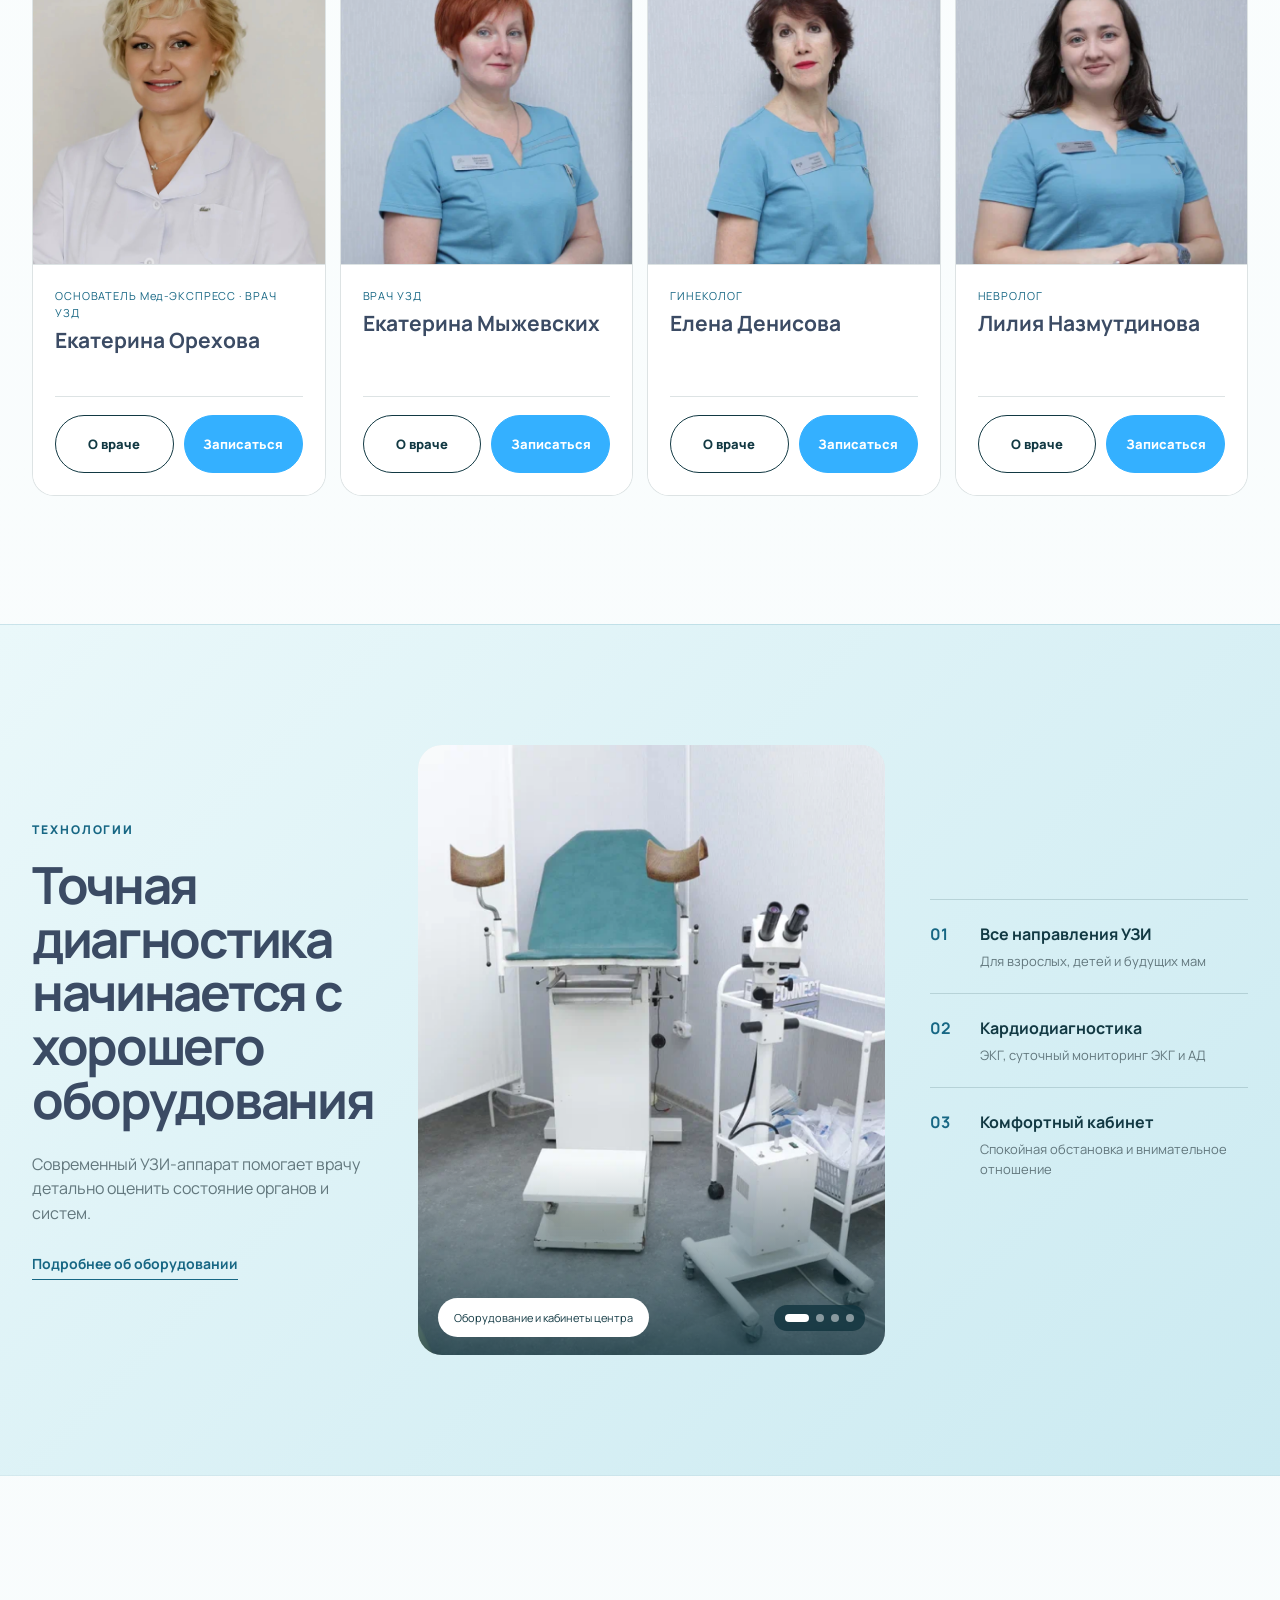
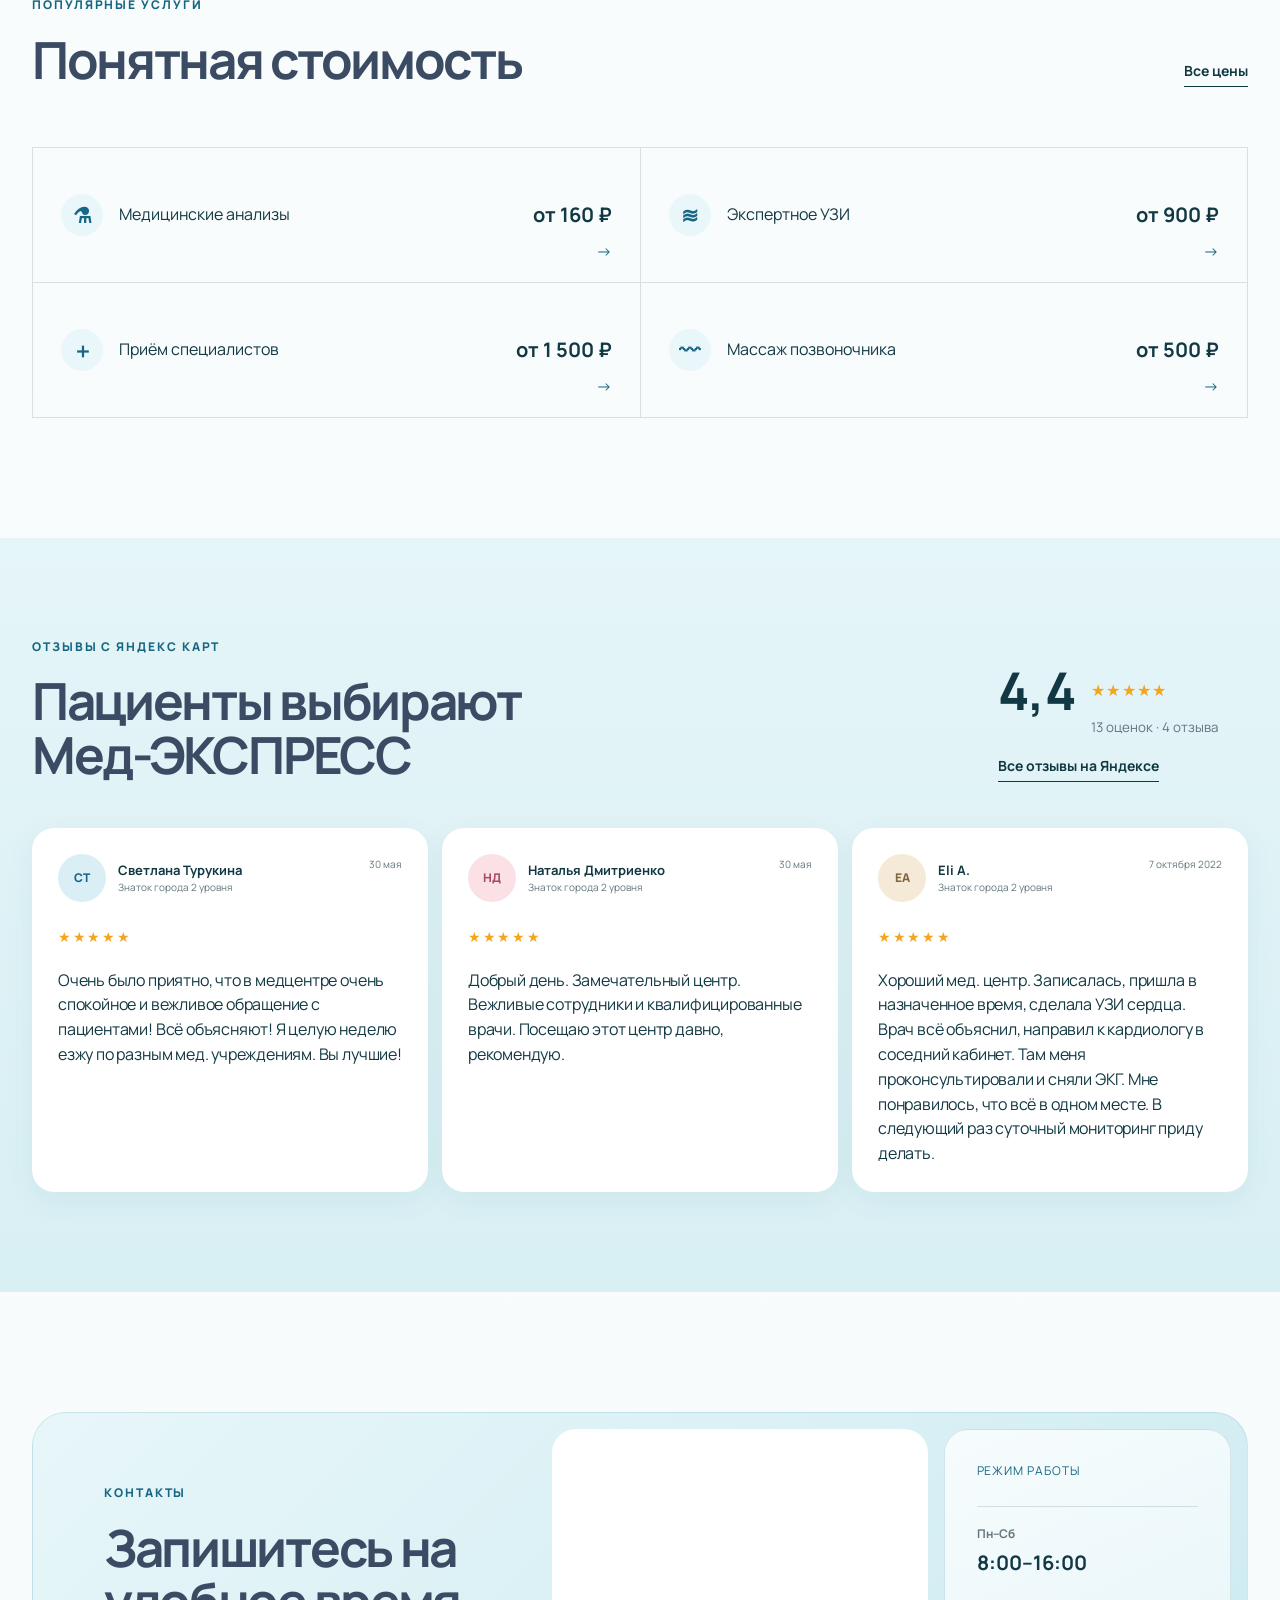
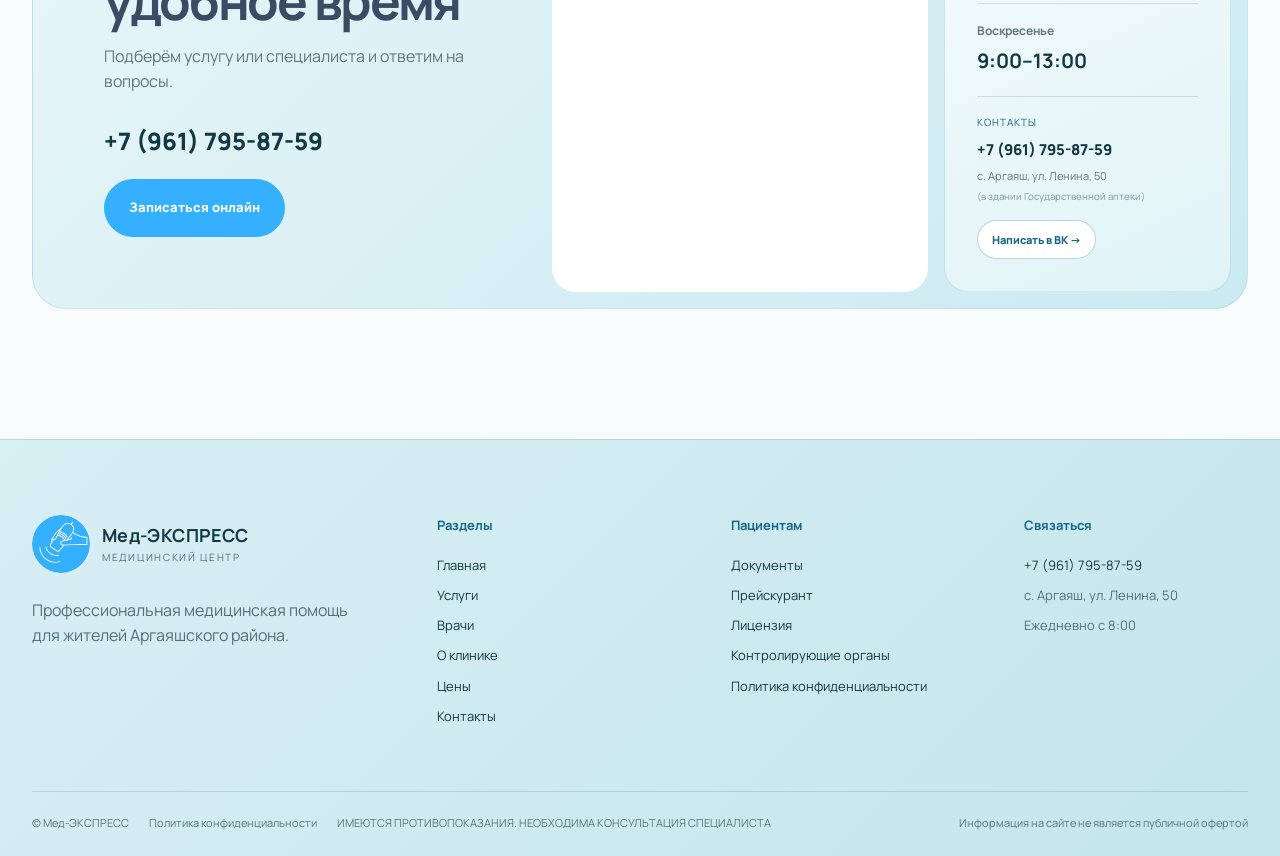
==== commit b74acc68: "Fix CITILAB colours in homepage facts" ====
--- a/index.html
+++ b/index.html
@@ -8,7 +8,7 @@
   <link rel="preconnect" href="https://fonts.googleapis.com">
   <link rel="preconnect" href="https://fonts.gstatic.com" crossorigin>
   <link href="https://fonts.googleapis.com/css2?family=Manrope:wght@400;500;600;700;800&display=swap" rel="stylesheet">
-  <link rel="stylesheet" href="home-design.css?v=20260912-all-headings-doctor-actions">
+  <link rel="stylesheet" href="home-design.css?v=20260912-citilab-hero-colours">
 </head>
 <body class="home-page">
   <header class="site-header" id="top">
--- a/home-design.css
+++ b/home-design.css
@@ -157,8 +157,8 @@
 .floating-record{border:0}
 .location-note{display:block;margin-top:5px;color:#8ea5ad;font-size:.88em;font-weight:500}
 .citilab-wordmark{display:inline;white-space:nowrap;font-weight:800;letter-spacing:-.035em;text-transform:none}
-.citilab-wordmark__city{color:#00a7d6}
-.citilab-wordmark__lab{color:#e84b67}
+.citilab-wordmark .citilab-wordmark__city{color:#00a7d6}
+.citilab-wordmark .citilab-wordmark__lab{color:#e84b67}
 .hero-gallery-dots{top:auto;bottom:24px}
 @media(max-width:720px){.hero-gallery-dots{left:50%;bottom:142px;transform:translateX(-50%)}}
 
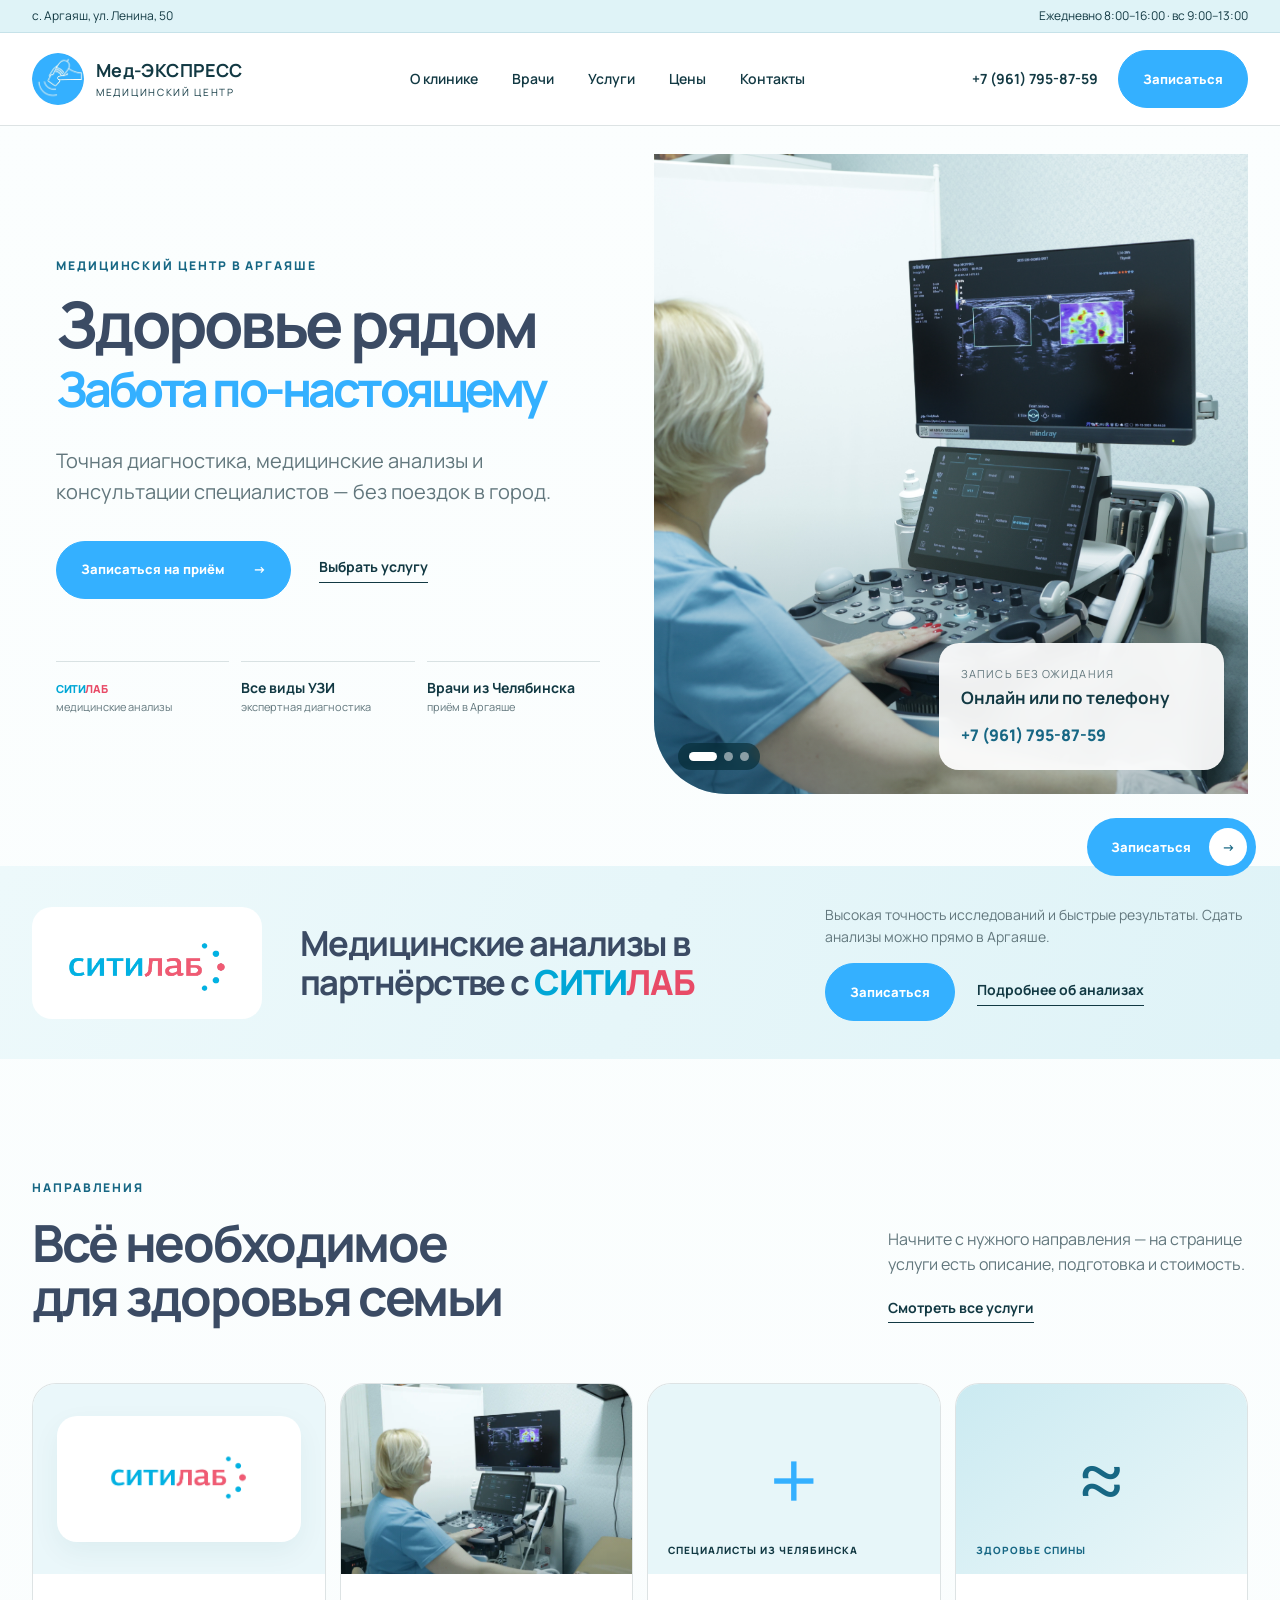
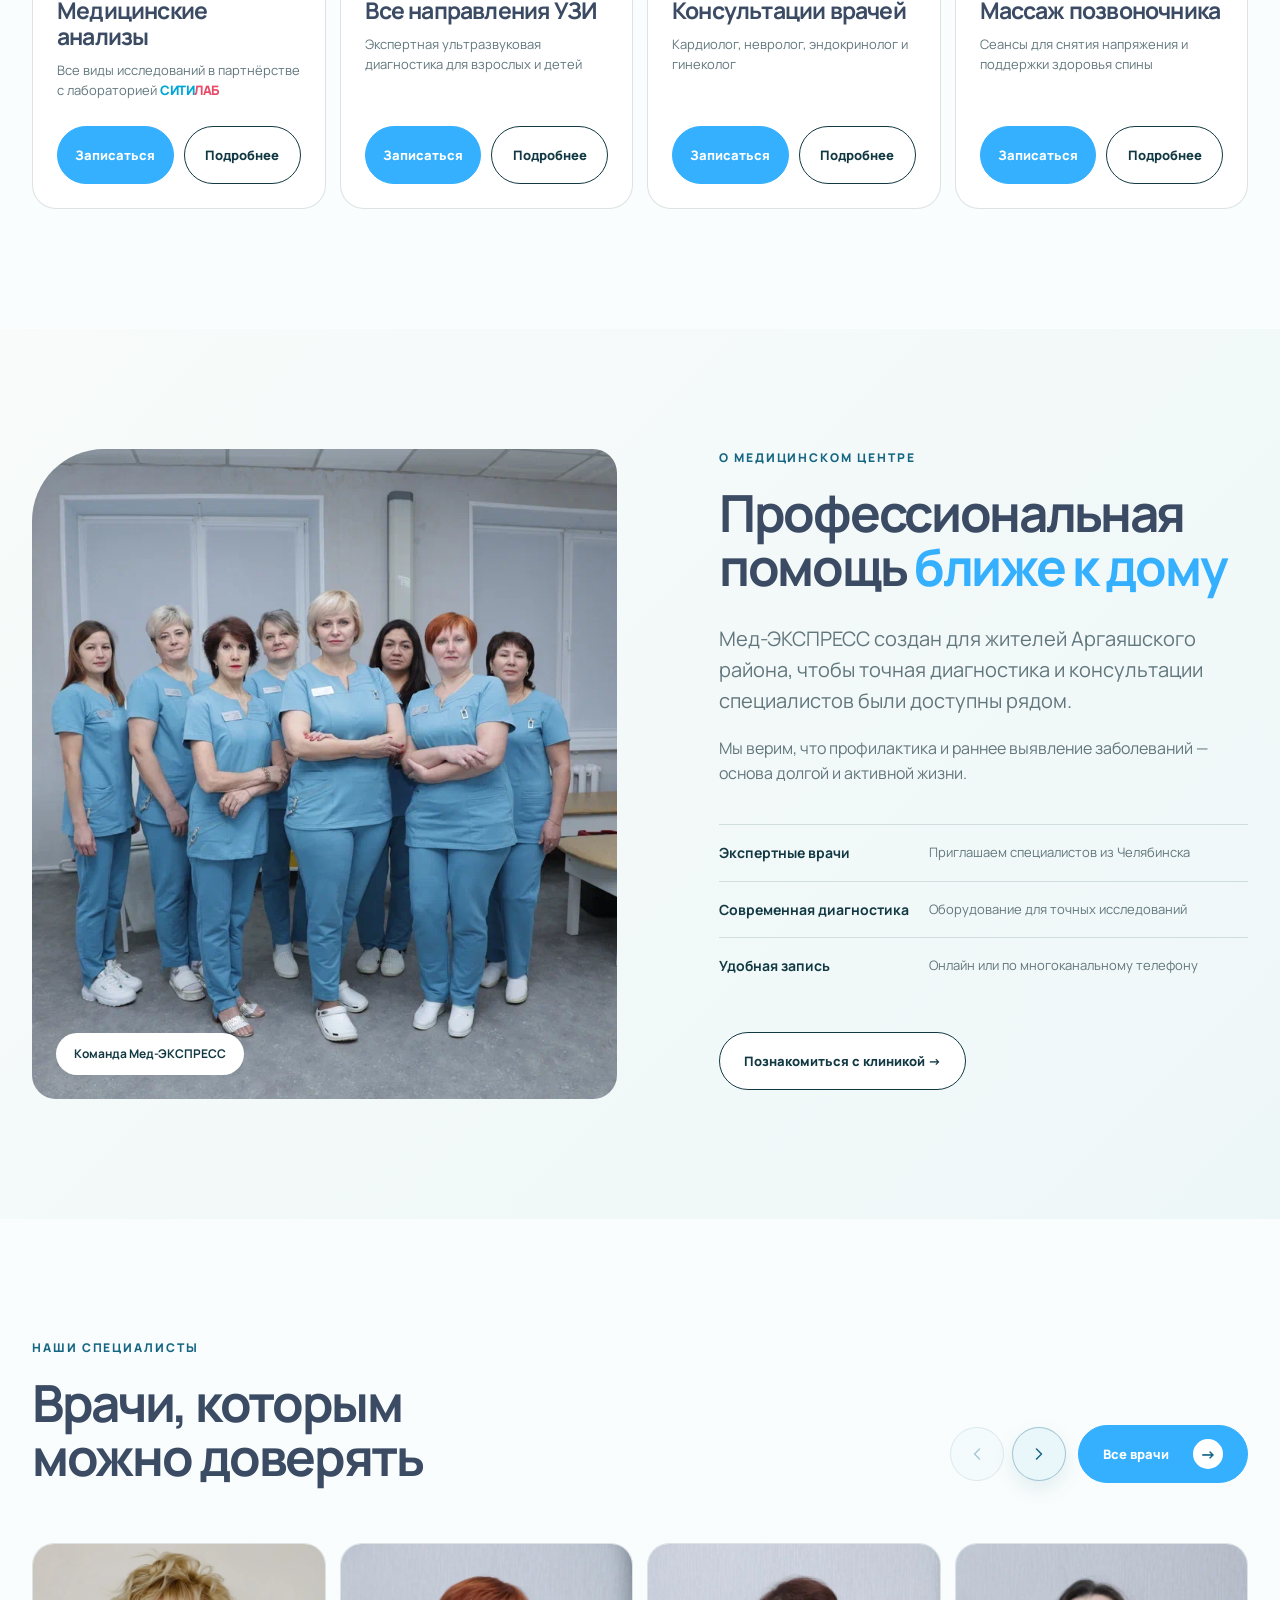
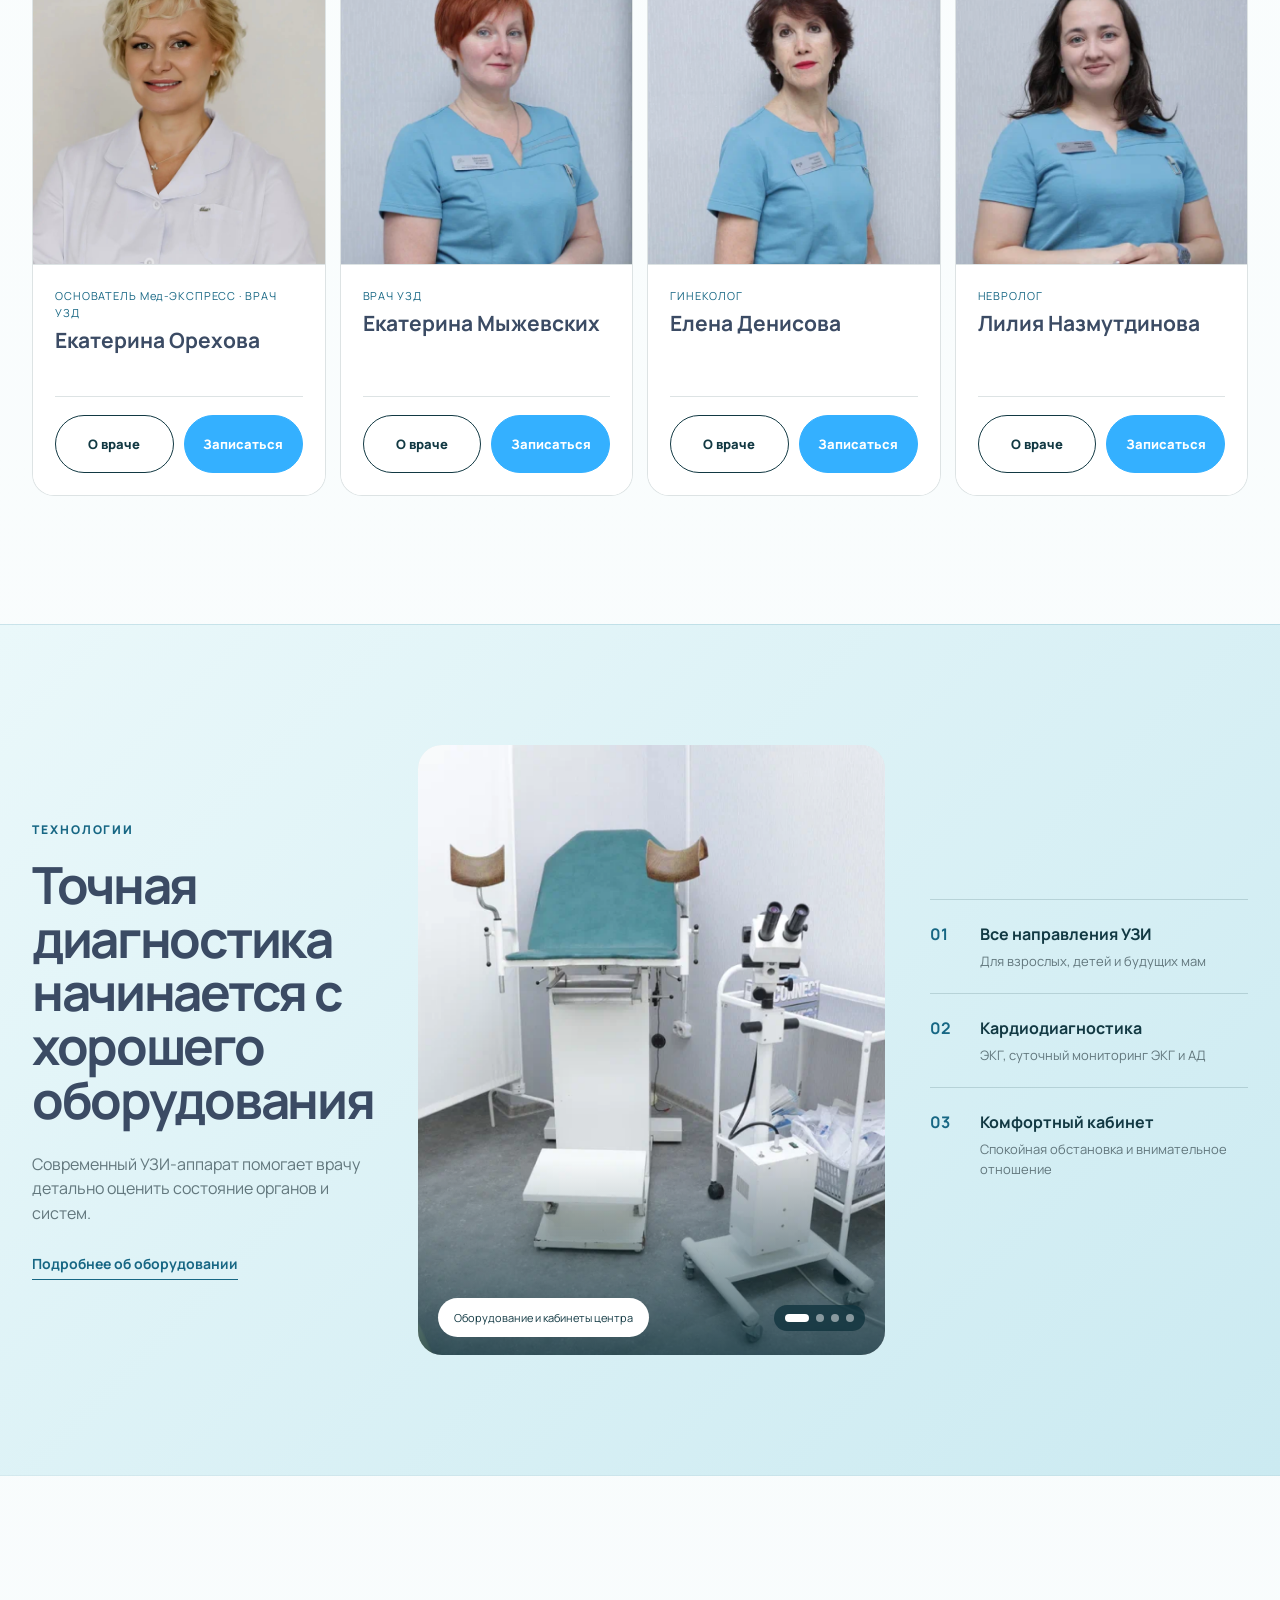
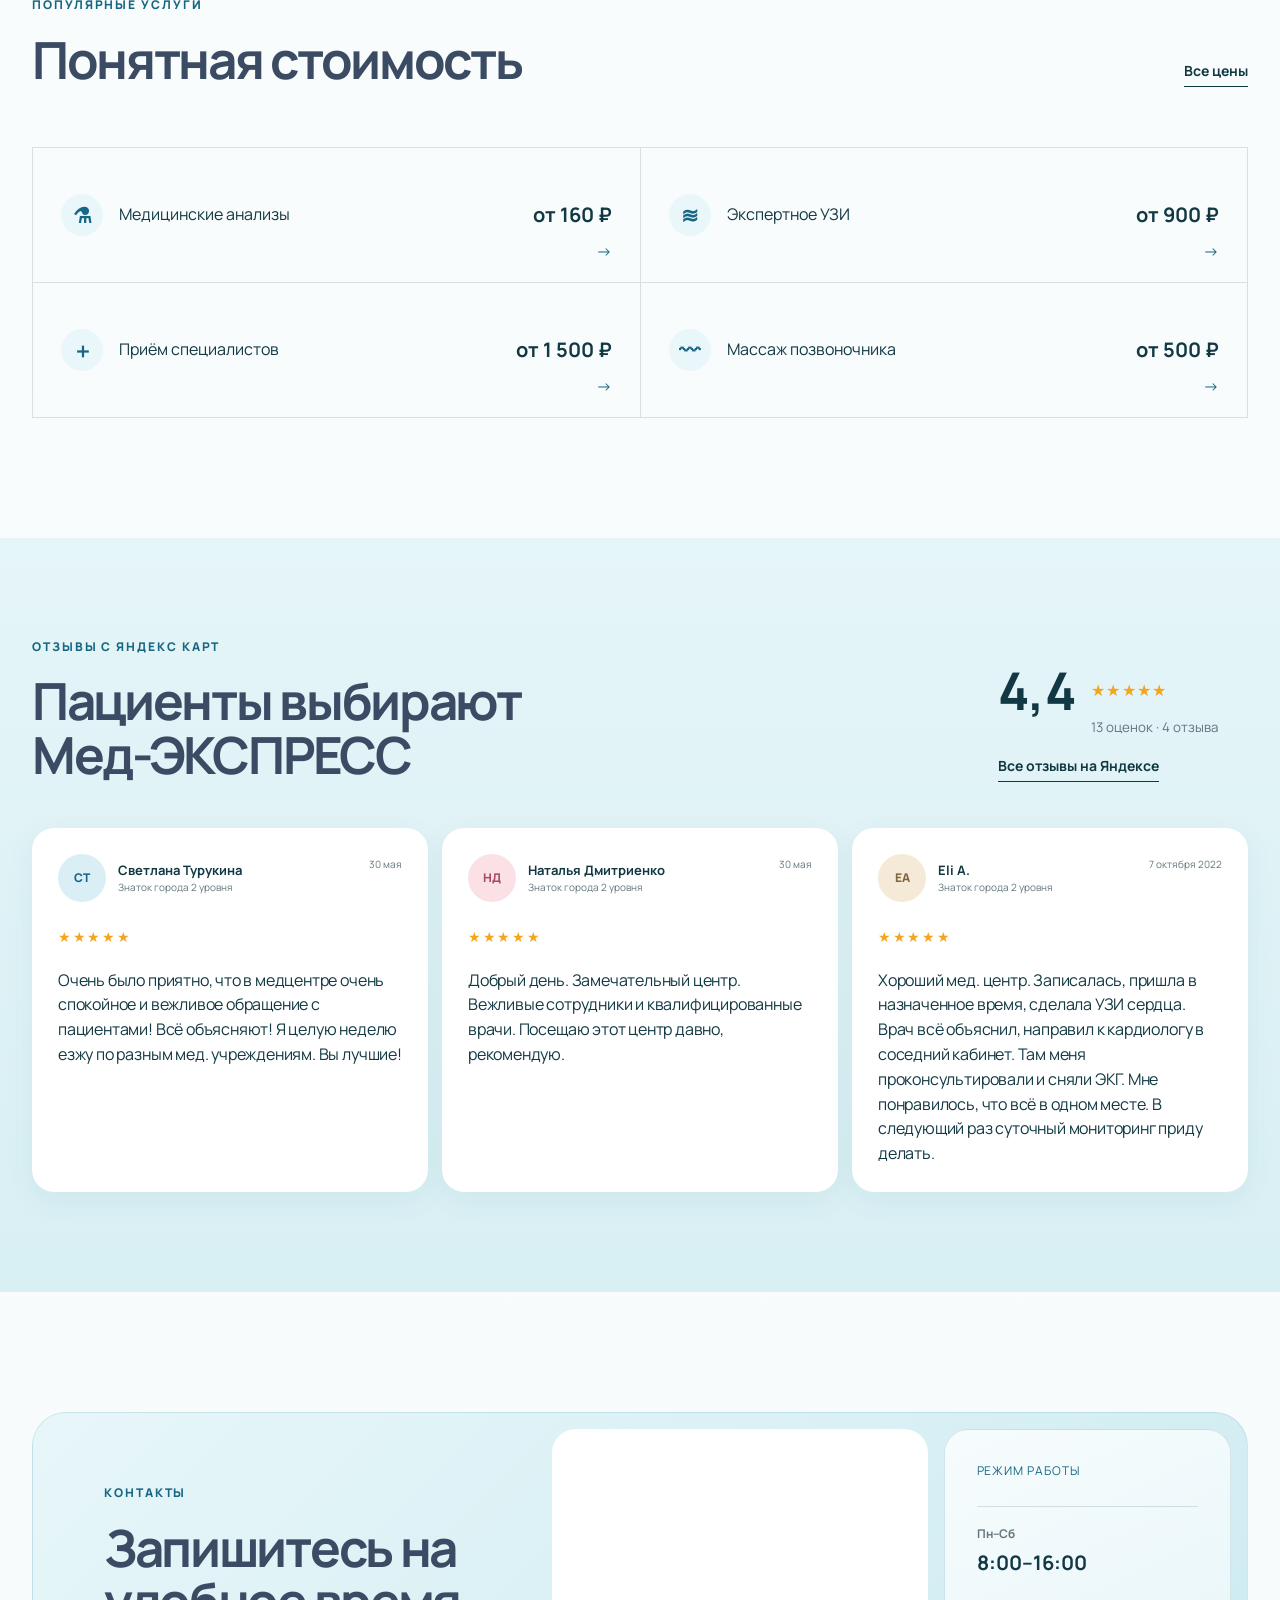
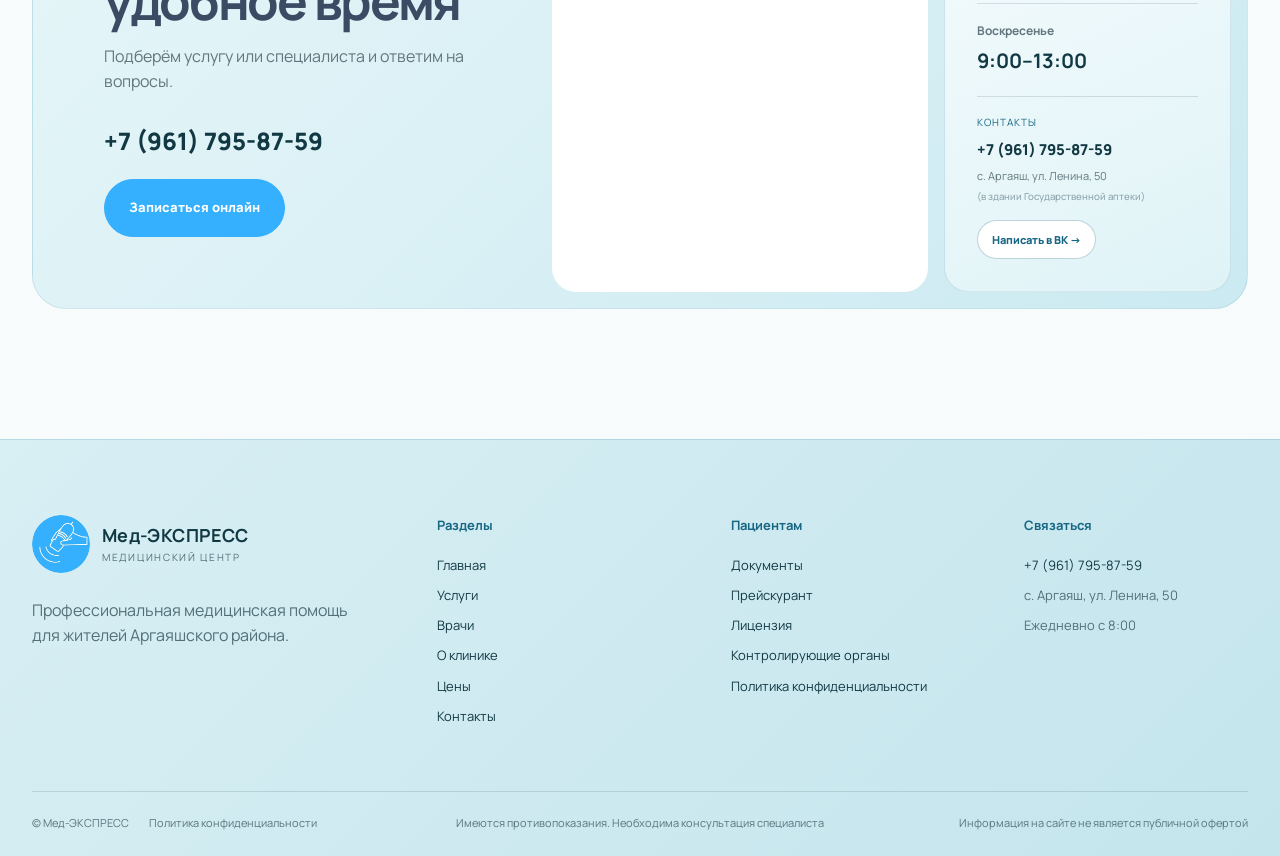
==== commit 3a7b1eef: "Center footer medical warning" ====
--- a/index.html
+++ b/index.html
@@ -8,7 +8,7 @@
   <link rel="preconnect" href="https://fonts.googleapis.com">
   <link rel="preconnect" href="https://fonts.gstatic.com" crossorigin>
   <link href="https://fonts.googleapis.com/css2?family=Manrope:wght@400;500;600;700;800&display=swap" rel="stylesheet">
-  <link rel="stylesheet" href="home-design.css?v=20260912-citilab-hero-colours">
+  <link rel="stylesheet" href="home-design.css?v=20260912-footer-warning-centered">
 </head>
 <body class="home-page">
   <header class="site-header" id="top">
@@ -63,6 +63,6 @@
   </main>
   <footer class="site-footer"><div class="shell footer-grid"><div><a class="brand brand--footer" href="index.html"><img src="assets/medexpress-mark-blue.png" alt=""><span><strong>Мед-ЭКСПРЕСС</strong><small>медицинский центр</small></span></a><p>Профессиональная медицинская помощь для жителей Аргаяшского района.</p></div><nav><strong>Разделы</strong><a href="services.html">Услуги</a><a href="doctors.html">Врачи</a><a href="about.html">О клинике</a><a href="prices.html">Цены</a><a href="contacts.html">Контакты</a></nav><nav><strong>Пациентам</strong><a href="documents.html">Документы</a><a href="prices.html">Прейскурант</a><a href="documents/document.html?name=Лицензия">Лицензия</a></nav><div><strong>Связаться</strong><a href="tel:+79617958759">+7 (961) 795-87-59</a><span>с. Аргаяш, ул. Ленина, 50</span><span>Ежедневно с 8:00</span></div></div><div class="shell footer-bottom"><span>© Мед-ЭКСПРЕСС</span><a href="documents/document.html?name=Политика%20конфиденциальности">Политика конфиденциальности</a><span>Информация на сайте не является публичной офертой</span></div></footer>
   <a class="floating-record" href="https://m.vk.ru/app53642491_-203789798?ref=group_menu" target="_blank" rel="noopener"><span>Записаться</span><b>→</b></a>
-  <script src="script.js?v=20260911-footer-warning-inline"></script>
+  <script src="script.js?v=20260912-footer-warning-centered"></script>
 </body>
 </html>
--- a/home-design.css
+++ b/home-design.css
@@ -151,9 +151,9 @@
 .site-header .menu-button{font:inherit}
 .site-header .header-actions .btn{height:auto}
 .site-footer .footer-grid,.site-footer .footer-bottom{margin-left:auto;margin-right:auto}
-.footer-bottom{align-items:center;gap:20px}
-.footer-medical-warning{white-space:nowrap}
-@media(max-width:720px){.footer-bottom{align-items:flex-start;gap:8px}.footer-medical-warning{white-space:normal}}
+.footer-bottom{position:relative;align-items:center;gap:20px}
+.footer-medical-warning{position:absolute;left:50%;transform:translateX(-50%);white-space:nowrap;text-align:center;text-transform:none}
+@media(max-width:720px){.footer-bottom{align-items:flex-start;gap:8px}.footer-medical-warning{position:static;transform:none;white-space:normal}}
 .floating-record{border:0}
 .location-note{display:block;margin-top:5px;color:#8ea5ad;font-size:.88em;font-weight:500}
 .citilab-wordmark{display:inline;white-space:nowrap;font-weight:800;letter-spacing:-.035em;text-transform:none}
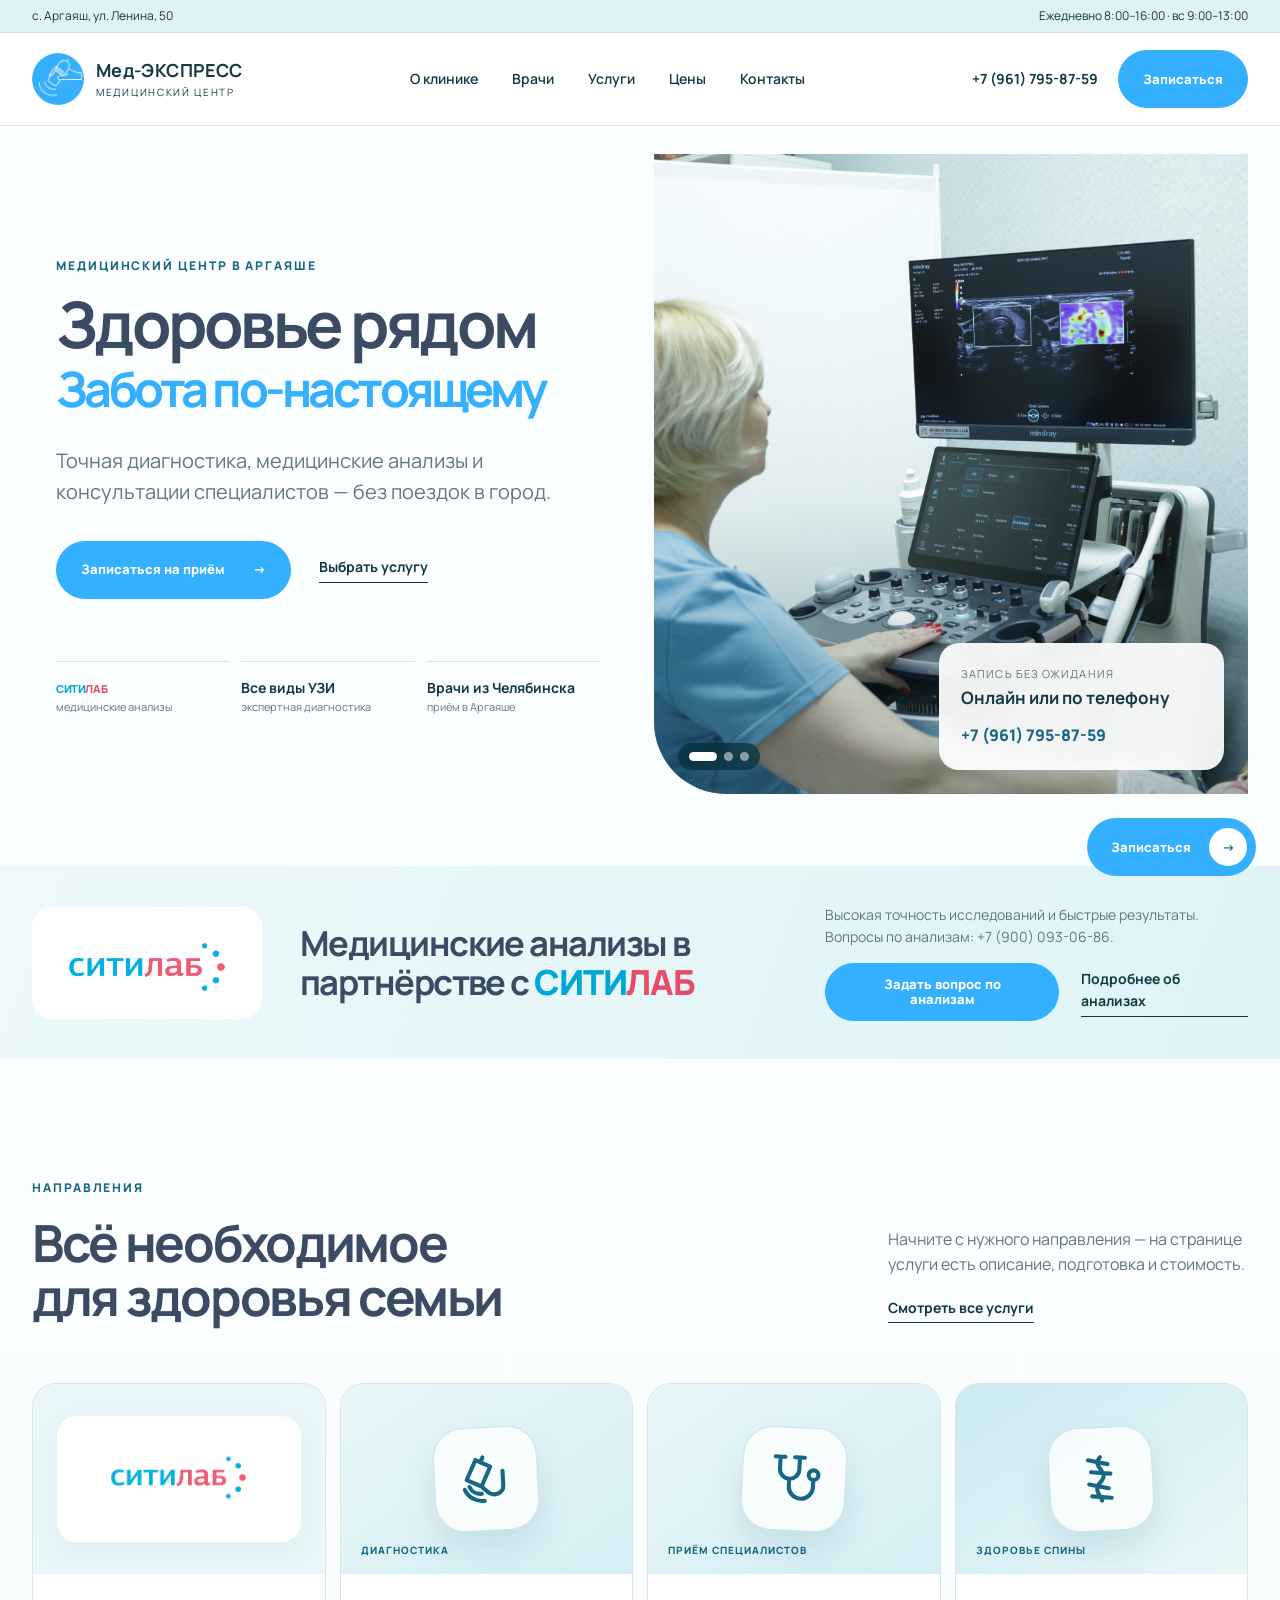
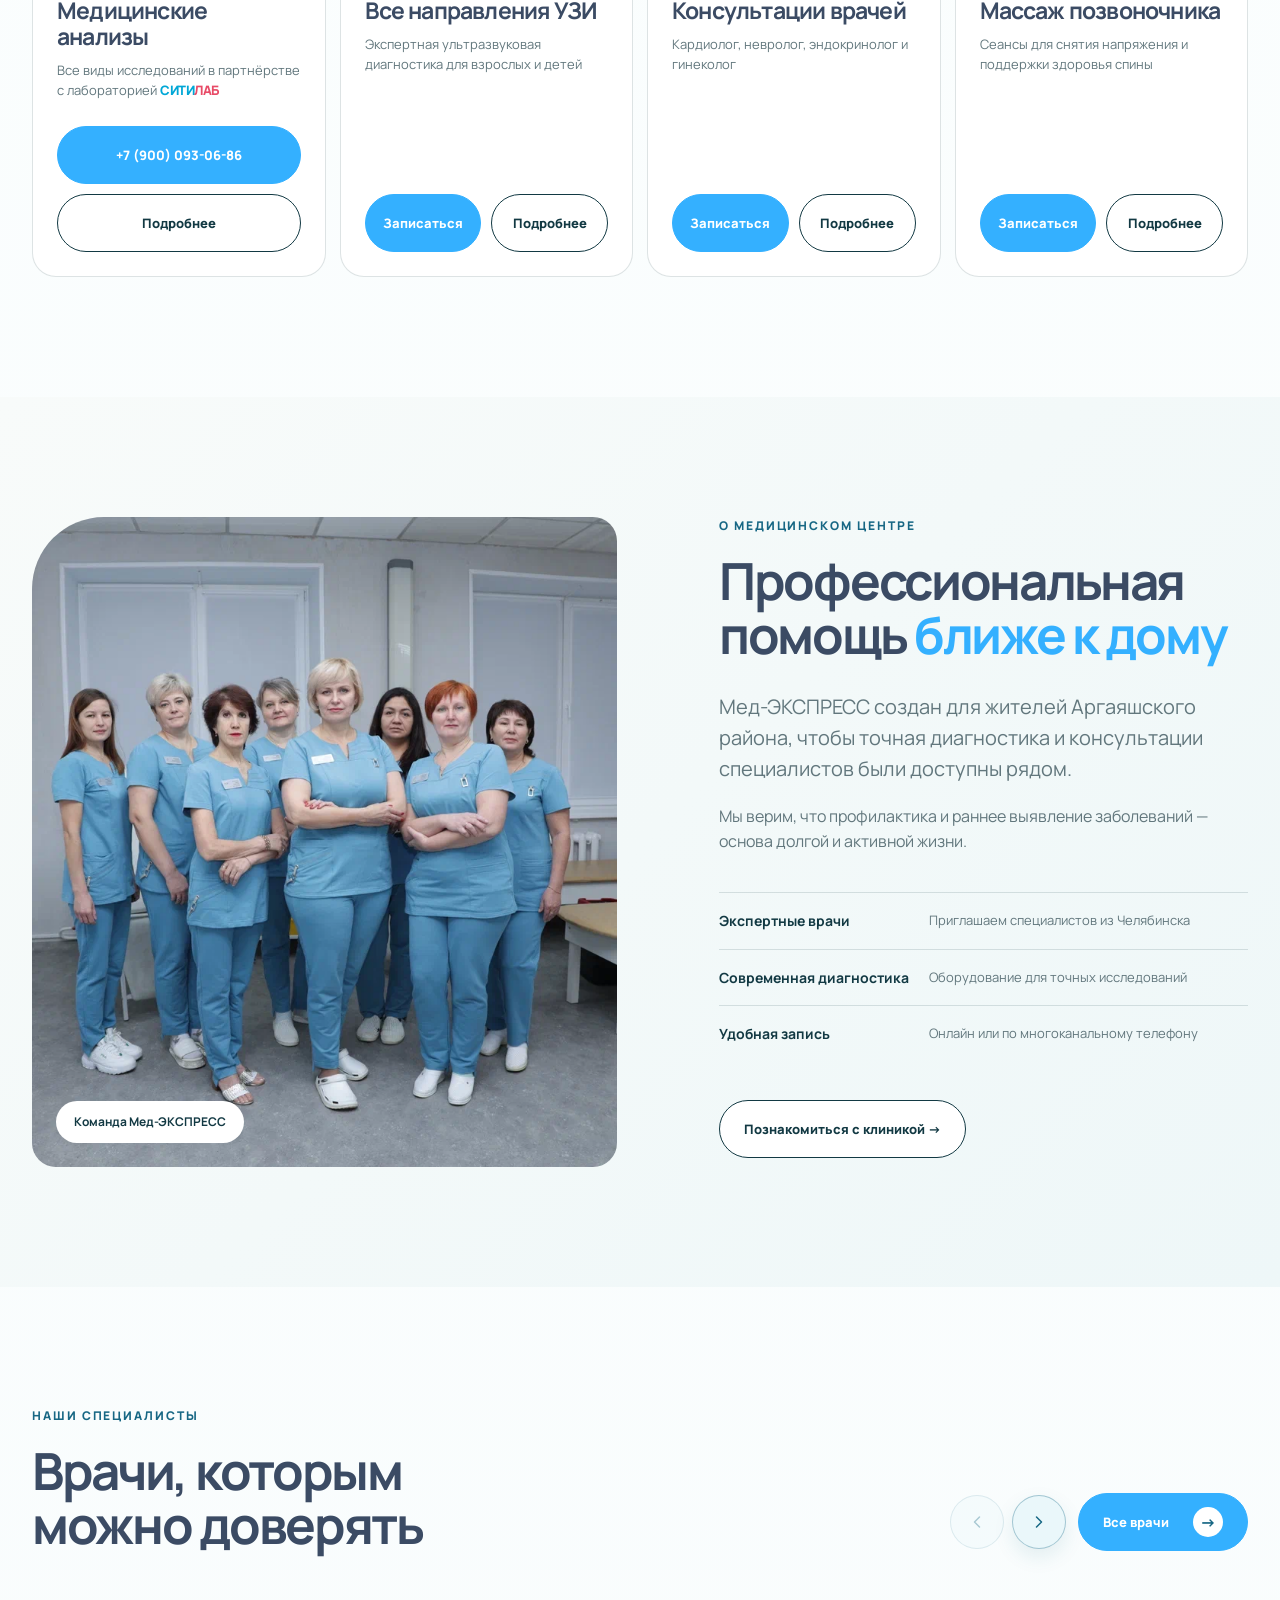
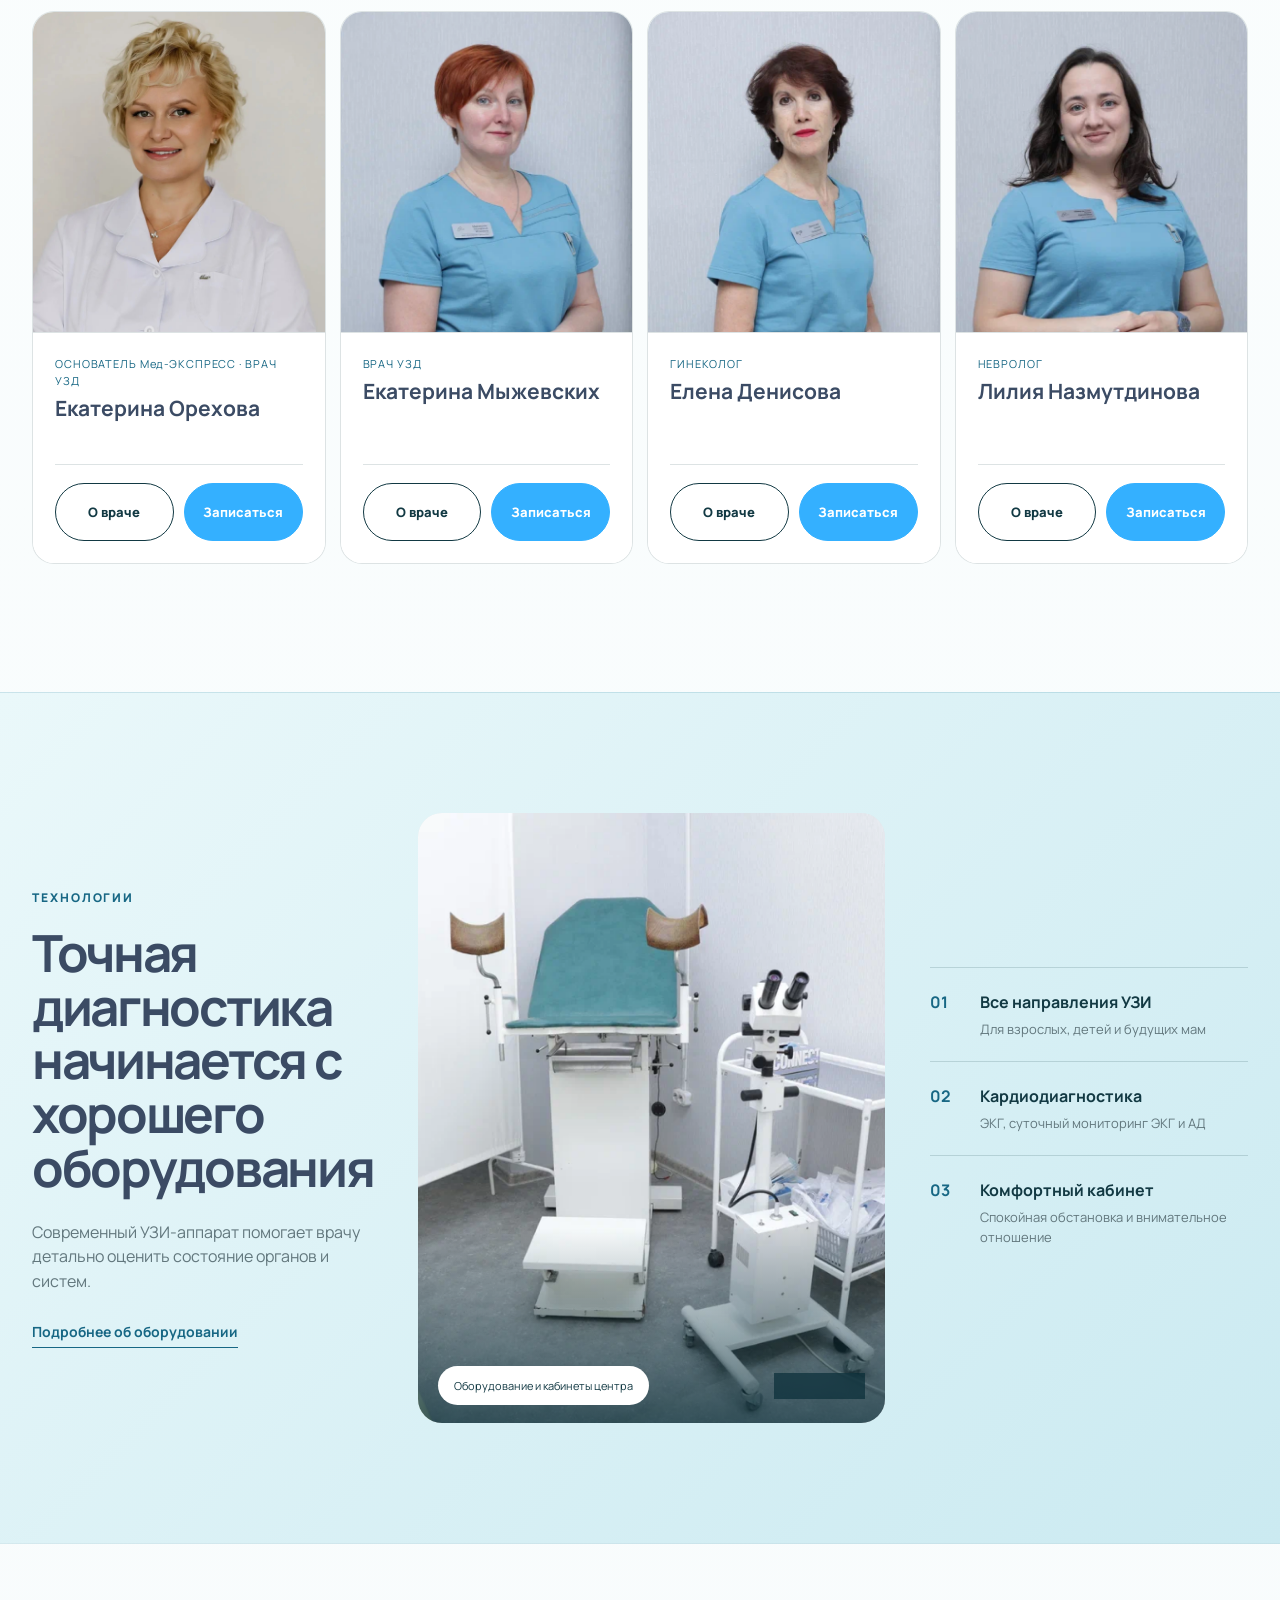
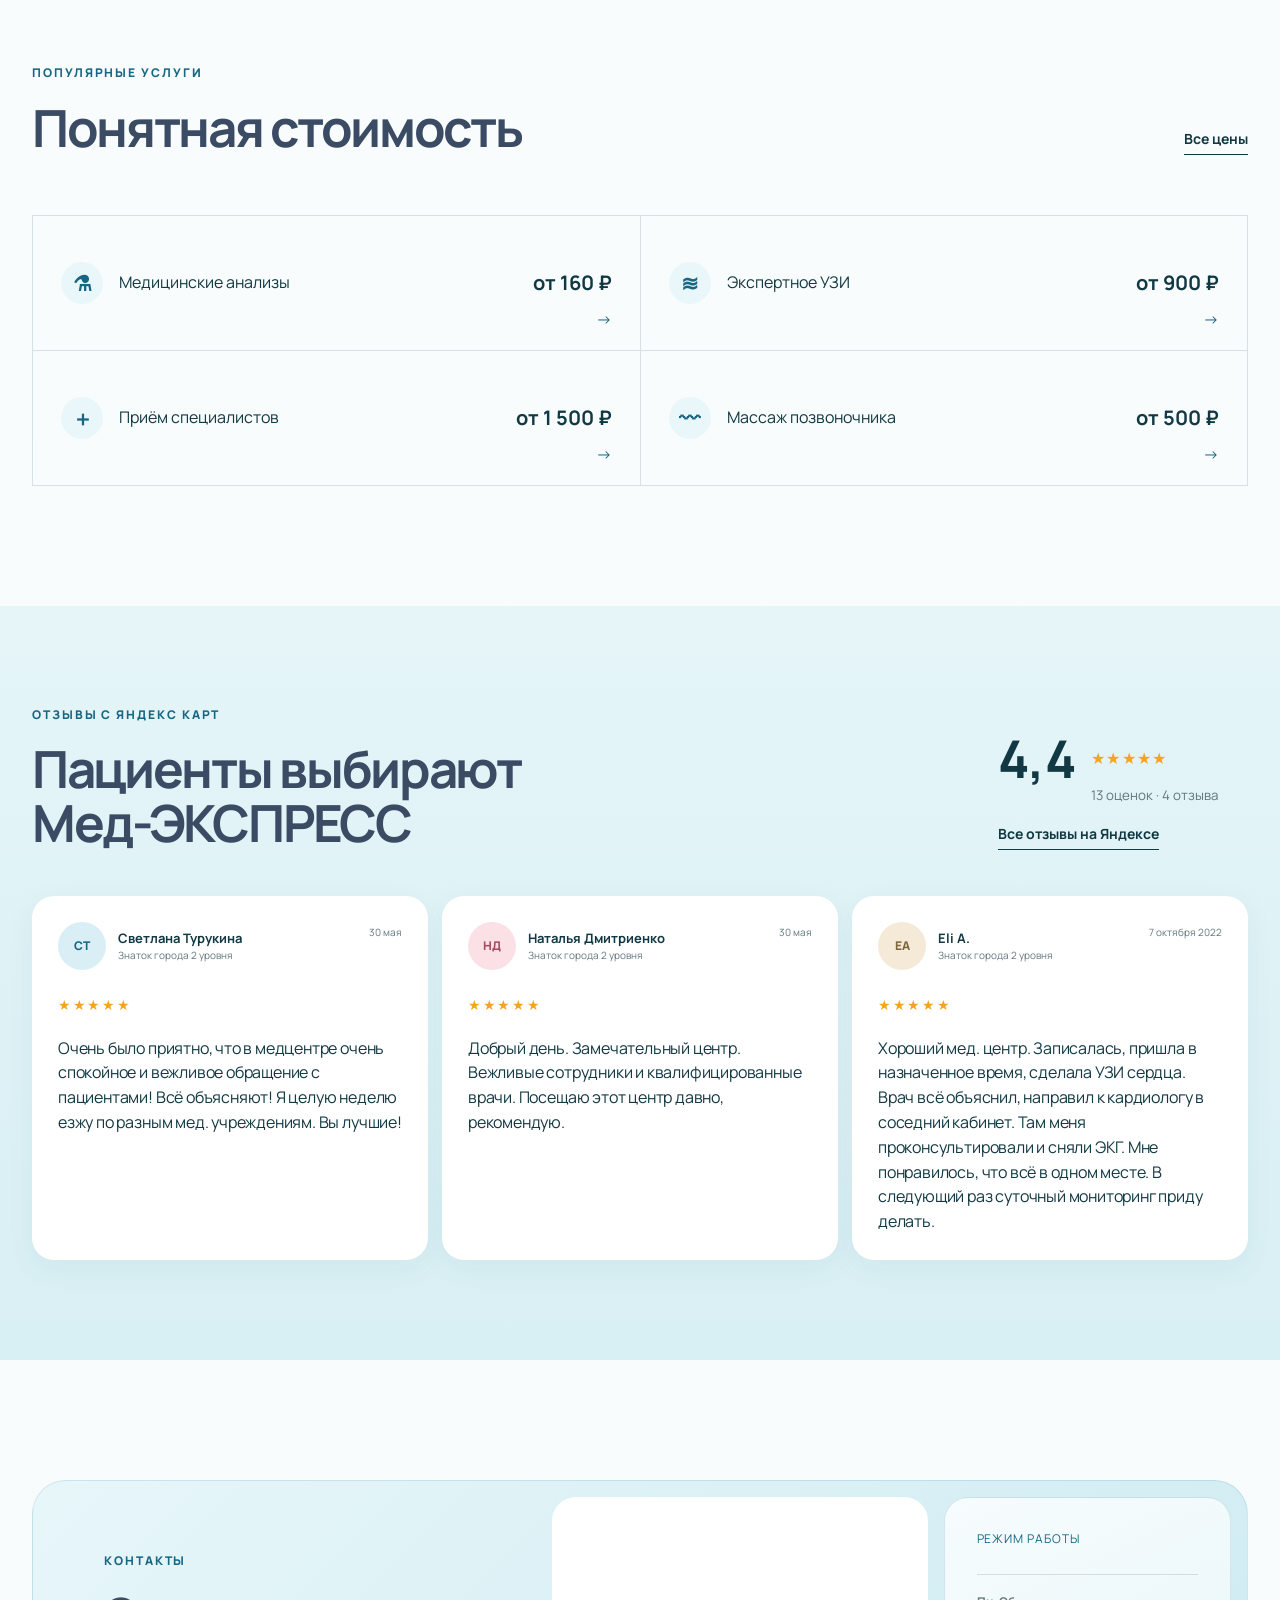
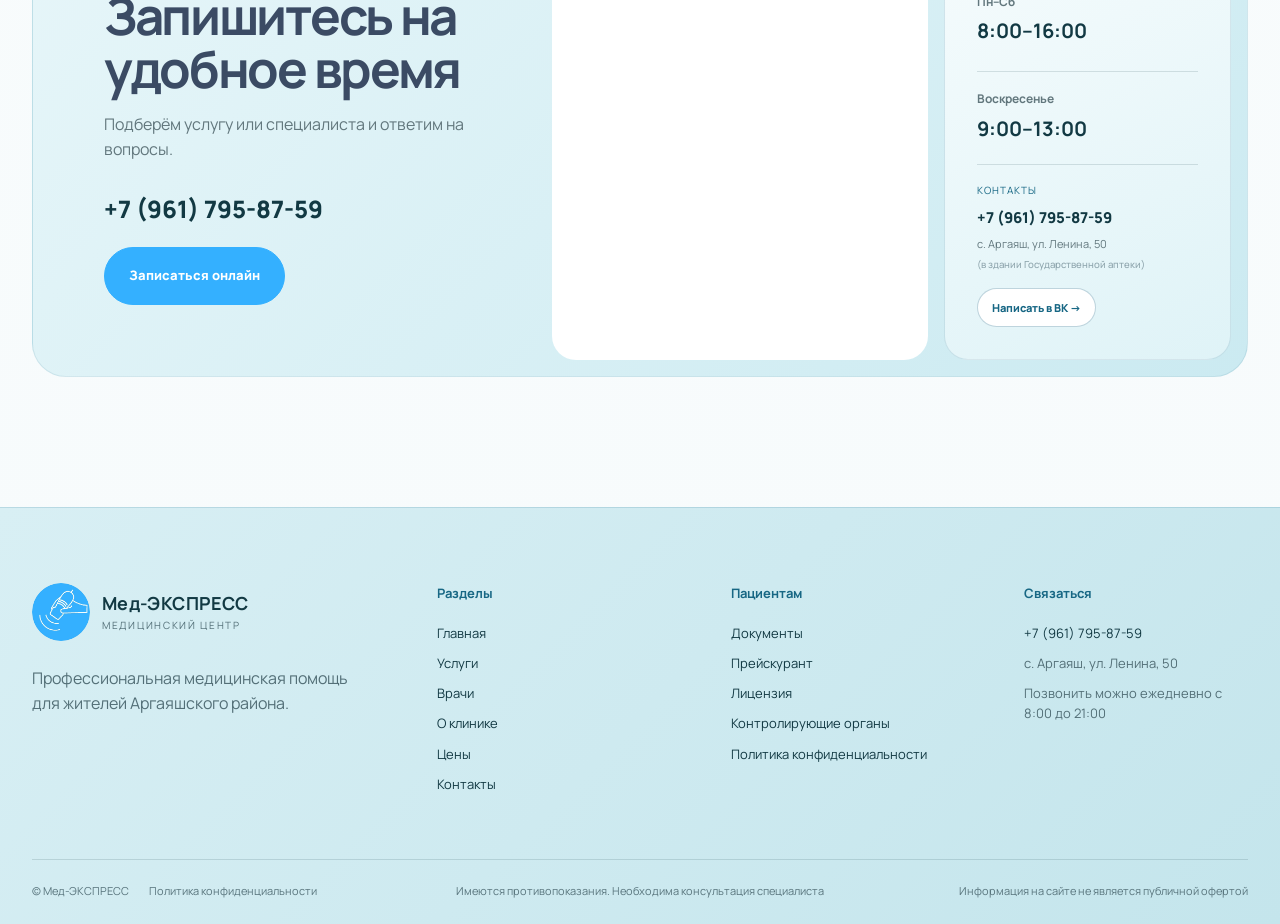
==== commit 487ba8cf: "Update clinic content and service visuals" ====
--- a/index.html
+++ b/index.html
@@ -33,14 +33,14 @@
         <div class="hero-card"><span>Запись без ожидания</span><strong>Онлайн или по телефону</strong><a href="tel:+79617958759">+7 (961) 795-87-59</a></div>
       </div>
     </section>
-    <section class="partner-band"><div class="shell partner-grid"><div class="partner-logo"><img src="assets/citilab-transparent.png" alt="СИТИЛАБ"></div><div class="partner-copy"><h2>Медицинские анализы в партнёрстве с СИТИЛАБ</h2></div><div class="partner-action"><p>Высокая точность исследований и быстрые результаты. Сдать анализы можно прямо в Аргаяше.</p><div><a class="btn" href="https://m.vk.ru/app53642491_-203789798?ref=group_menu" target="_blank" rel="noopener">Записаться</a><a class="text-link" href="services/category.html?category=medical-analyses">Подробнее об анализах</a></div></div></div></section>
+    <section class="partner-band"><div class="shell partner-grid"><div class="partner-logo"><img src="assets/citilab-transparent.png" alt="СИТИЛАБ"></div><div class="partner-copy"><h2>Медицинские анализы в партнёрстве с СИТИЛАБ</h2></div><div class="partner-action"><p>Высокая точность исследований и быстрые результаты. Вопросы по анализам: <a href="tel:+79000930686">+7 (900) 093-06-86</a>.</p><div><a class="btn" href="tel:+79000930686">Задать вопрос по анализам</a><a class="text-link" href="services/category.html?category=medical-analyses">Подробнее об анализах</a></div></div></div></section>
     <section class="section shell" id="services">
       <div class="section-title"><div><span class="eyebrow">Направления</span><h2>Всё необходимое<br>для здоровья семьи</h2></div><div><p>Начните с нужного направления — на странице услуги есть описание, подготовка и стоимость.</p><a class="text-link" href="services.html">Смотреть все услуги</a></div></div>
       <div class="featured-services">
-        <article class="featured-service featured-service--lab"><div class="featured-service__visual"><div class="featured-service__logo"><img src="assets/citilab-transparent.png" alt="СИТИЛАБ"></div></div><div class="featured-service__body"><h3>Медицинские анализы</h3><p>Все виды исследований в партнёрстве с лабораторией СИТИЛАБ</p><div class="featured-service__actions"><a class="service-button service-button--primary" href="https://m.vk.ru/app53642491_-203789798?ref=group_menu" target="_blank" rel="noopener">Записаться</a><a class="service-button service-button--secondary" href="services/category.html?category=medical-analyses">Подробнее</a></div></div></article>
-        <article class="featured-service featured-service--ultrasound"><div class="featured-service__visual"><img src="assets/ultrasound-equipment.png" alt="Аппарат УЗИ"></div><div class="featured-service__body"><h3>Все направления УЗИ</h3><p>Экспертная ультразвуковая диагностика для взрослых и детей</p><div class="featured-service__actions"><a class="service-button service-button--primary" href="https://m.vk.ru/app53642491_-203789798?ref=group_menu" target="_blank" rel="noopener">Записаться</a><a class="service-button service-button--secondary" href="services.html">Подробнее</a></div></div></article>
-        <article class="featured-service featured-service--doctors"><div class="featured-service__visual"><b>+</b><small>Специалисты из Челябинска</small></div><div class="featured-service__body"><h3>Консультации врачей</h3><p>Кардиолог, невролог, эндокринолог и гинеколог</p><div class="featured-service__actions"><a class="service-button service-button--primary" href="https://m.vk.ru/app53642491_-203789798?ref=group_menu" target="_blank" rel="noopener">Записаться</a><a class="service-button service-button--secondary" href="services/category.html?category=consultations">Подробнее</a></div></div></article>
-        <article class="featured-service featured-service--massage"><div class="featured-service__visual"><b>≈</b><small>Здоровье спины</small></div><div class="featured-service__body"><h3>Массаж позвоночника</h3><p>Сеансы для снятия напряжения и поддержки здоровья спины</p><div class="featured-service__actions"><a class="service-button service-button--primary" href="https://m.vk.ru/app53642491_-203789798?ref=group_menu" target="_blank" rel="noopener">Записаться</a><a class="service-button service-button--secondary" href="services/spine-massage.html">Подробнее</a></div></div></article>
+        <article class="featured-service featured-service--lab"><div class="featured-service__visual"><div class="featured-service__logo"><img src="assets/citilab-transparent.png" alt="СИТИЛАБ"></div></div><div class="featured-service__body"><h3>Медицинские анализы</h3><p>Все виды исследований в партнёрстве с лабораторией СИТИЛАБ</p><div class="featured-service__actions"><a class="service-button service-button--primary" href="tel:+79000930686">+7 (900) 093-06-86</a><a class="service-button service-button--secondary" href="services/category.html?category=medical-analyses">Подробнее</a></div></div></article>
+        <article class="featured-service featured-service--ultrasound"><div class="featured-service__visual"><div class="featured-service__emblem" aria-hidden="true"><svg viewBox="0 0 24 24" fill="none" stroke="currentColor" stroke-width="1.7" stroke-linecap="round" stroke-linejoin="round"><path d="m8 4 6 3-4 8-6-3zM10 5l1-2M10 15l2 2c3 3 7 1 7-2V9"/><path d="M3 16a8 8 0 0 0 8 5M5 15a5 5 0 0 0 5 3"/></svg></div><small>Диагностика</small></div><div class="featured-service__body"><h3>Все направления УЗИ</h3><p>Экспертная ультразвуковая диагностика для взрослых и детей</p><div class="featured-service__actions"><a class="service-button service-button--primary" href="https://m.vk.ru/app53642491_-203789798?ref=group_menu" target="_blank" rel="noopener">Записаться</a><a class="service-button service-button--secondary" href="services.html">Подробнее</a></div></div></article>
+        <article class="featured-service featured-service--doctors"><div class="featured-service__visual"><div class="featured-service__emblem" aria-hidden="true"><svg viewBox="0 0 24 24" fill="none" stroke="currentColor" stroke-width="1.7" stroke-linecap="round" stroke-linejoin="round"><path d="M6 3v5a4 4 0 0 0 8 0V3M4 3h4M12 3h4M10 12v3a5 5 0 0 0 10 0v-2"/><circle cx="20" cy="10" r="2"/></svg></div><small>Приём специалистов</small></div><div class="featured-service__body"><h3>Консультации врачей</h3><p>Кардиолог, невролог, эндокринолог и гинеколог</p><div class="featured-service__actions"><a class="service-button service-button--primary" href="https://m.vk.ru/app53642491_-203789798?ref=group_menu" target="_blank" rel="noopener">Записаться</a><a class="service-button service-button--secondary" href="services/category.html?category=consultations">Подробнее</a></div></div></article>
+        <article class="featured-service featured-service--massage"><div class="featured-service__visual"><div class="featured-service__emblem" aria-hidden="true"><svg viewBox="0 0 24 24" fill="none" stroke="currentColor" stroke-width="1.7" stroke-linecap="round" stroke-linejoin="round"><path d="M12 3c-4 4 4 6 0 10s0 6 0 8M7 4l8 2M8 9l8 1M7 14l8 2M8 19l8 1"/></svg></div><small>Здоровье спины</small></div><div class="featured-service__body"><h3>Массаж позвоночника</h3><p>Сеансы для снятия напряжения и поддержки здоровья спины</p><div class="featured-service__actions"><a class="service-button service-button--primary" href="https://m.vk.ru/app53642491_-203789798?ref=group_menu" target="_blank" rel="noopener">Записаться</a><a class="service-button service-button--secondary" href="services/spine-massage.html">Подробнее</a></div></div></article>
       </div>
     </section>
     <section class="section about-section"><div class="shell about-grid"><div class="about-photo"><img src="assets/about-team-new.png" alt="Команда медицинского центра Мед-ЭКСПРЕСС"><span>Команда Мед-ЭКСПРЕСС</span></div><div class="about-copy"><span class="eyebrow">О медицинском центре</span><h2>Профессиональная помощь <em>ближе к дому</em></h2><p class="lead">Мед-ЭКСПРЕСС создан для жителей Аргаяшского района, чтобы точная диагностика и консультации специалистов были доступны рядом.</p><p>Мы верим, что профилактика и раннее выявление заболеваний — основа долгой и активной жизни.</p><div class="about-values"><div><strong>Экспертные врачи</strong><span>Приглашаем специалистов из Челябинска</span></div><div><strong>Современная диагностика</strong><span>Оборудование для точных исследований</span></div><div><strong>Удобная запись</strong><span>Онлайн или по многоканальному телефону</span></div></div><a class="btn btn--outline" href="about.html">Познакомиться с клиникой →</a></div></div></section>
@@ -61,7 +61,7 @@
     <section class="reviews-section"><div class="shell"><div class="reviews-top"><div><span class="eyebrow">Отзывы с Яндекс Карт</span><h2>Пациенты выбирают<br>Мед‑ЭКСПРЕСС</h2></div><div class="yandex-rating"><strong>4,4</strong><span>★★★★★</span><small>13 оценок · 4 отзыва</small><a class="text-link" href="https://yandex.ru/maps/org/med_ekspress/177892519550/reviews/?ll=60.886067%2C55.493844&tab=reviews&z=16.53" target="_blank" rel="noopener">Все отзывы на Яндексе</a></div></div><div class="reviews-cards"><article class="review-card"><header class="review-author"><span class="review-avatar">СТ</span><div><strong>Светлана Турукина</strong><small>Знаток города 2 уровня</small></div><time>30 мая</time></header><div class="review-stars" aria-label="Оценка 5 из 5">★★★★★</div><blockquote>Очень было приятно, что в медцентре очень спокойное и вежливое обращение с пациентами! Всё объясняют! Я целую неделю езжу по разным мед. учреждениям. Вы лучшие!</blockquote><a class="review-source" href="https://yandex.ru/maps/org/med_ekspress/177892519550/reviews/?ll=60.886067%2C55.493844&tab=reviews&z=16.53" target="_blank" rel="noopener"><b>Я</b><span>Яндекс Карты</span><i>→</i></a></article><article class="review-card"><header class="review-author"><span class="review-avatar review-avatar--pink">НД</span><div><strong>Наталья Дмитриенко</strong><small>Знаток города 2 уровня</small></div><time>30 мая</time></header><div class="review-stars" aria-label="Оценка 5 из 5">★★★★★</div><blockquote>Добрый день. Замечательный центр. Вежливые сотрудники и квалифицированные врачи. Посещаю этот центр давно, рекомендую.</blockquote><a class="review-source" href="https://yandex.ru/maps/org/med_ekspress/177892519550/reviews/?ll=60.886067%2C55.493844&tab=reviews&z=16.53" target="_blank" rel="noopener"><b>Я</b><span>Яндекс Карты</span><i>→</i></a></article><article class="review-card"><header class="review-author"><span class="review-avatar review-avatar--cream">EA</span><div><strong>Eli A.</strong><small>Знаток города 2 уровня</small></div><time>7 октября 2022</time></header><div class="review-stars" aria-label="Оценка 5 из 5">★★★★★</div><blockquote>Хороший мед. центр. Записалась, пришла в назначенное время, сделала УЗИ сердца. Врач всё объяснил, направил к кардиологу в соседний кабинет. Там меня проконсультировали и сняли ЭКГ. Мне понравилось, что всё в одном месте. В следующий раз суточный мониторинг приду делать.</blockquote><a class="review-source" href="https://yandex.ru/maps/org/med_ekspress/177892519550/reviews/?ll=60.886067%2C55.493844&tab=reviews&z=16.53" target="_blank" rel="noopener"><b>Я</b><span>Яндекс Карты</span><i>→</i></a></article></div></div></section>
     <section class="section shell contact-section"><div class="contact-card"><div class="contact-copy"><span class="eyebrow">Контакты</span><h2>Запишитесь на удобное время</h2><p>Подберём услугу или специалиста и ответим на вопросы.</p><a class="contact-phone" href="tel:+79617958759">+7 (961) 795-87-59</a><a class="btn" href="https://m.vk.ru/app53642491_-203789798?ref=group_menu" target="_blank" rel="noopener">Записаться онлайн</a></div><div class="map-card"><iframe src="https://yandex.ru/map-widget/v1/?ll=60.886067%2C55.493844&amp;mode=search&amp;oid=177892519550&amp;ol=biz&amp;z=17" title="Мед-ЭКСПРЕСС на карте" loading="lazy"></iframe></div><div class="hours-card"><span>Режим работы</span><div><strong>Пн–Сб</strong><b>8:00–16:00</b></div><div><strong>Воскресенье</strong><b>9:00–13:00</b></div><div class="hours-contacts"><span>Контакты</span><a href="tel:+79617958759">+7 (961) 795-87-59</a><small>с. Аргаяш, ул. Ленина, 50<span class="location-note">(в здании Государственной аптеки)</span></small><a class="vk-link" href="https://vk.com/im?sel=-203789798" target="_blank" rel="noopener">Написать в ВК →</a></div></div></div></section>
   </main>
-  <footer class="site-footer"><div class="shell footer-grid"><div><a class="brand brand--footer" href="index.html"><img src="assets/medexpress-mark-blue.png" alt=""><span><strong>Мед-ЭКСПРЕСС</strong><small>медицинский центр</small></span></a><p>Профессиональная медицинская помощь для жителей Аргаяшского района.</p></div><nav><strong>Разделы</strong><a href="services.html">Услуги</a><a href="doctors.html">Врачи</a><a href="about.html">О клинике</a><a href="prices.html">Цены</a><a href="contacts.html">Контакты</a></nav><nav><strong>Пациентам</strong><a href="documents.html">Документы</a><a href="prices.html">Прейскурант</a><a href="documents/document.html?name=Лицензия">Лицензия</a></nav><div><strong>Связаться</strong><a href="tel:+79617958759">+7 (961) 795-87-59</a><span>с. Аргаяш, ул. Ленина, 50</span><span>Ежедневно с 8:00</span></div></div><div class="shell footer-bottom"><span>© Мед-ЭКСПРЕСС</span><a href="documents/document.html?name=Политика%20конфиденциальности">Политика конфиденциальности</a><span>Информация на сайте не является публичной офертой</span></div></footer>
+  <footer class="site-footer"><div class="shell footer-grid"><div><a class="brand brand--footer" href="index.html"><img src="assets/medexpress-mark-blue.png" alt=""><span><strong>Мед-ЭКСПРЕСС</strong><small>медицинский центр</small></span></a><p>Профессиональная медицинская помощь для жителей Аргаяшского района.</p></div><nav><strong>Разделы</strong><a href="services.html">Услуги</a><a href="doctors.html">Врачи</a><a href="about.html">О клинике</a><a href="prices.html">Цены</a><a href="contacts.html">Контакты</a></nav><nav><strong>Пациентам</strong><a href="documents.html">Документы</a><a href="prices.html">Прейскурант</a><a href="documents/document.html?name=Лицензия">Лицензия</a></nav><div><strong>Связаться</strong><a href="tel:+79617958759">+7 (961) 795-87-59</a><span>с. Аргаяш, ул. Ленина, 50</span><span>Позвонить можно ежедневно с 8:00 до 21:00</span></div></div><div class="shell footer-bottom"><span>© Мед-ЭКСПРЕСС</span><a href="documents/document.html?name=Политика%20конфиденциальности">Политика конфиденциальности</a><span>Информация на сайте не является публичной офертой</span></div></footer>
   <a class="floating-record" href="https://m.vk.ru/app53642491_-203789798?ref=group_menu" target="_blank" rel="noopener"><span>Записаться</span><b>→</b></a>
   <script src="script.js?v=20260912-footer-warning-centered"></script>
 </body>
--- a/home-design.css
+++ b/home-design.css
@@ -41,16 +41,16 @@
 .featured-service__logo{width:calc(100% - 48px);height:126px;overflow:hidden;border-radius:20px;background:white;display:grid;place-items:center;padding:26px;box-shadow:0 10px 28px rgba(24,78,92,.06)}
 .featured-service__logo img{display:block;width:100%;height:100%;max-width:none;object-fit:contain}
 .featured-service--lab .featured-service__visual img{width:100%;height:100%;object-fit:contain;background:transparent;border-radius:0;padding:0}
-.featured-service--ultrasound .featured-service__visual:after{content:"";position:absolute;inset:0;background:linear-gradient(180deg,transparent 48%,rgba(8,49,61,.26))}
-.featured-service--doctors .featured-service__visual{background:#e7f6f9}
-.featured-service--massage .featured-service__visual{background:var(--ink);color:white}
-.featured-service__visual>b{font-size:86px;line-height:1;font-weight:400;color:var(--blue)}
-.featured-service--massage .featured-service__visual>b{color:white;font-size:94px;font-weight:300}
+.featured-service--ultrasound .featured-service__visual,.featured-service--doctors .featured-service__visual,.featured-service--massage .featured-service__visual{background:linear-gradient(145deg,#e8f7fa,#d5eef3);color:var(--blue-dark)}
+.featured-service__emblem{display:grid;place-items:center;width:104px;height:104px;border:1px solid rgba(23,103,132,.16);border-radius:30px;background:rgba(255,255,255,.78);box-shadow:0 18px 34px rgba(25,101,126,.12);transform:rotate(-3deg)}
+.featured-service--doctors .featured-service__emblem{transform:rotate(3deg)}
+.featured-service__emblem svg{width:58px;height:58px}
 .featured-service__visual>small{position:absolute;left:20px;bottom:16px;font-size:10px;font-weight:800;letter-spacing:.1em;text-transform:uppercase}
 .featured-service__body{padding:24px;display:flex;flex:1;flex-direction:column}
 .featured-service h3{font-size:23px;line-height:1.12;letter-spacing:-.035em;margin:0 0 10px}
 .featured-service p{font-size:13px;color:var(--muted);margin:0 0 26px}
 .featured-service__actions{display:grid;grid-template-columns:1fr 1fr;gap:8px;margin-top:auto}
+.featured-service--lab .featured-service__actions{grid-template-columns:1fr}
 .service-button{min-height:48px;border-radius:999px;display:inline-flex;align-items:center;justify-content:center;padding:0 14px;font-size:12px;font-weight:800;transition:.2s}
 .service-button--primary{background:var(--ink);color:white;box-shadow:0 8px 18px rgba(18,57,67,.14)}
 .service-button--primary:hover{background:var(--blue-dark);transform:translateY(-2px)}
@@ -169,8 +169,7 @@
 .home-page .site-header{background:rgba(255,255,255,.96)}
 .home-page .partner-band{background:linear-gradient(110deg,#edf9fb 0,var(--home-sea) 100%)}
 .home-page .about-section{background:linear-gradient(135deg,#f8fbfa 0,#eef7f8 100%)}
-.home-page .featured-service--massage .featured-service__visual{background:linear-gradient(145deg,var(--home-sea-strong),#eaf7f9);color:var(--ink)}
-.home-page .featured-service--massage .featured-service__visual>b{color:var(--home-sea-deep)}
+.home-page .featured-service--massage .featured-service__visual{background:linear-gradient(145deg,var(--home-sea-strong),#eaf7f9);color:var(--home-sea-deep)}
 .home-page .featured-service--massage .featured-service__visual>small{color:var(--blue-dark)}
 .home-page .diagnostic-section{background:linear-gradient(135deg,#eaf8fa 0,var(--home-sea-strong) 100%);color:var(--ink);border-block:1px solid rgba(23,103,132,.1)}
 .home-page .diagnostic-grid>div:first-child p{color:var(--muted)}
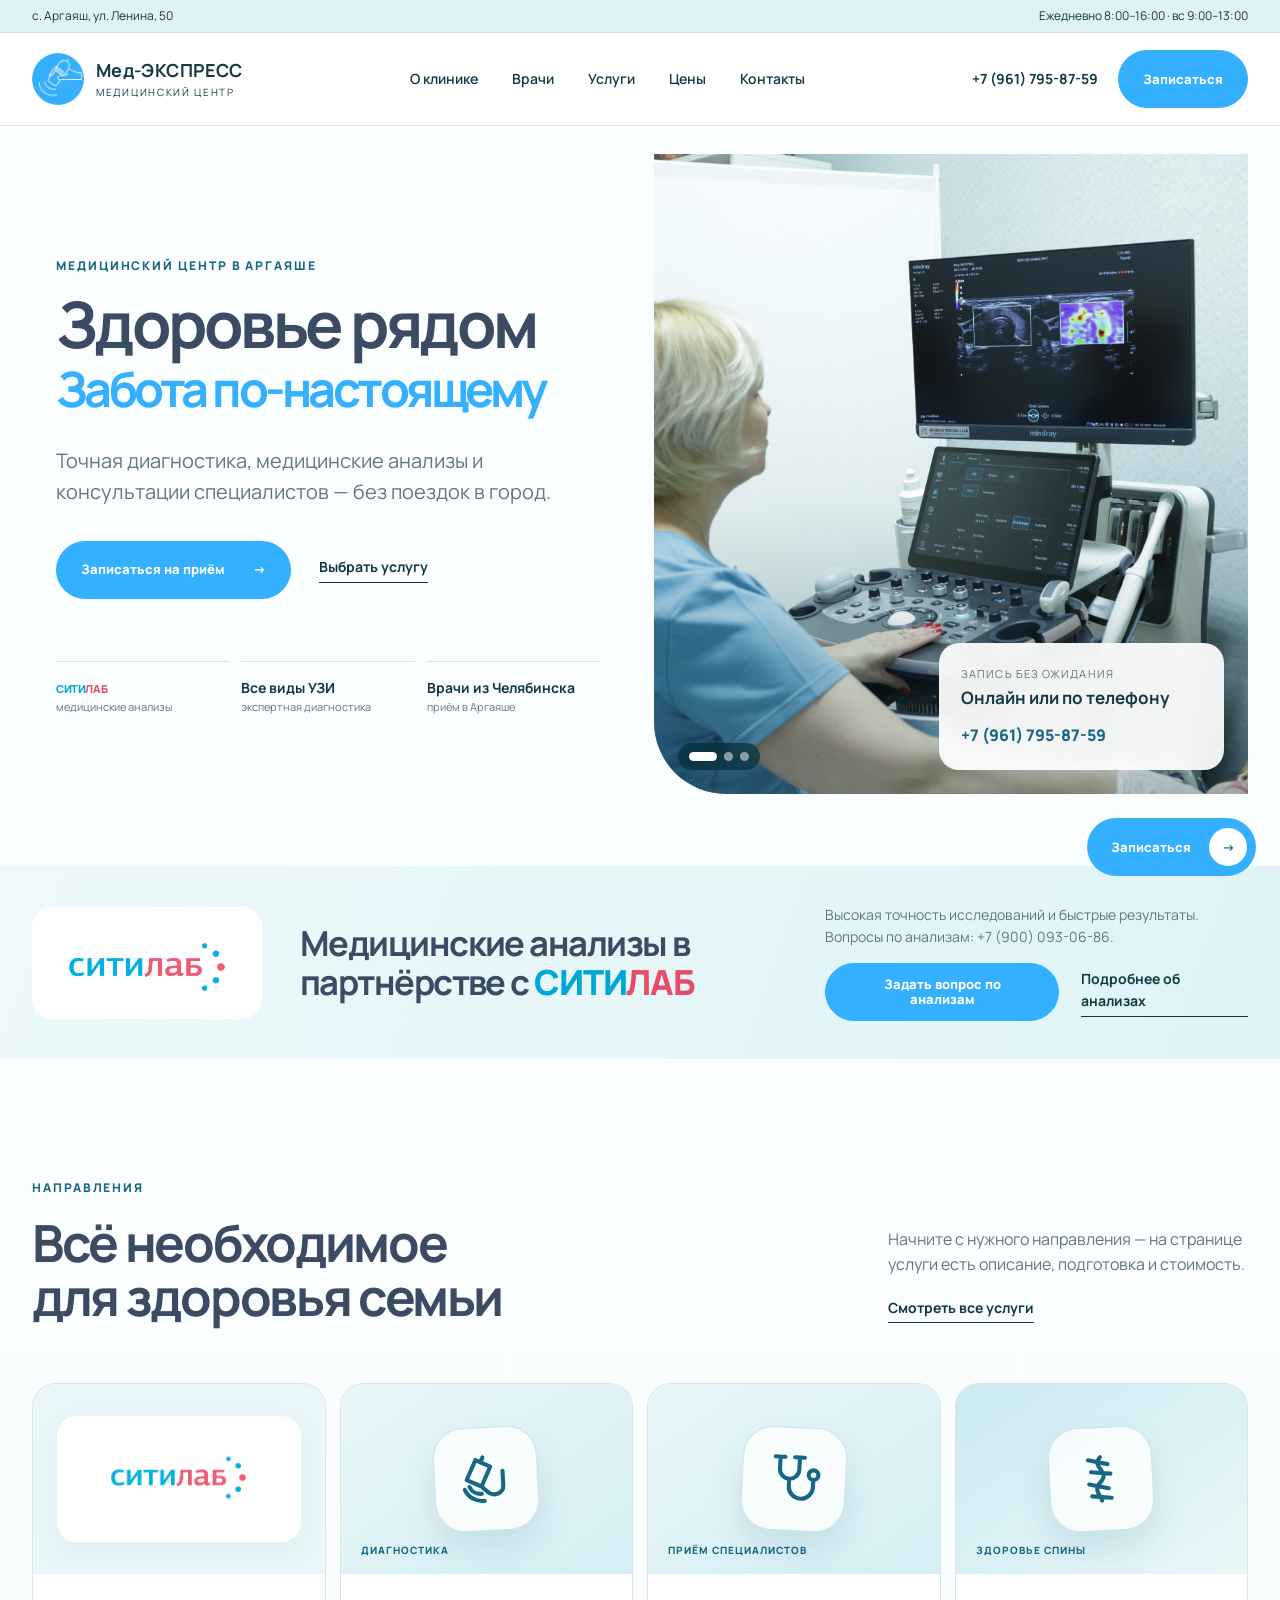
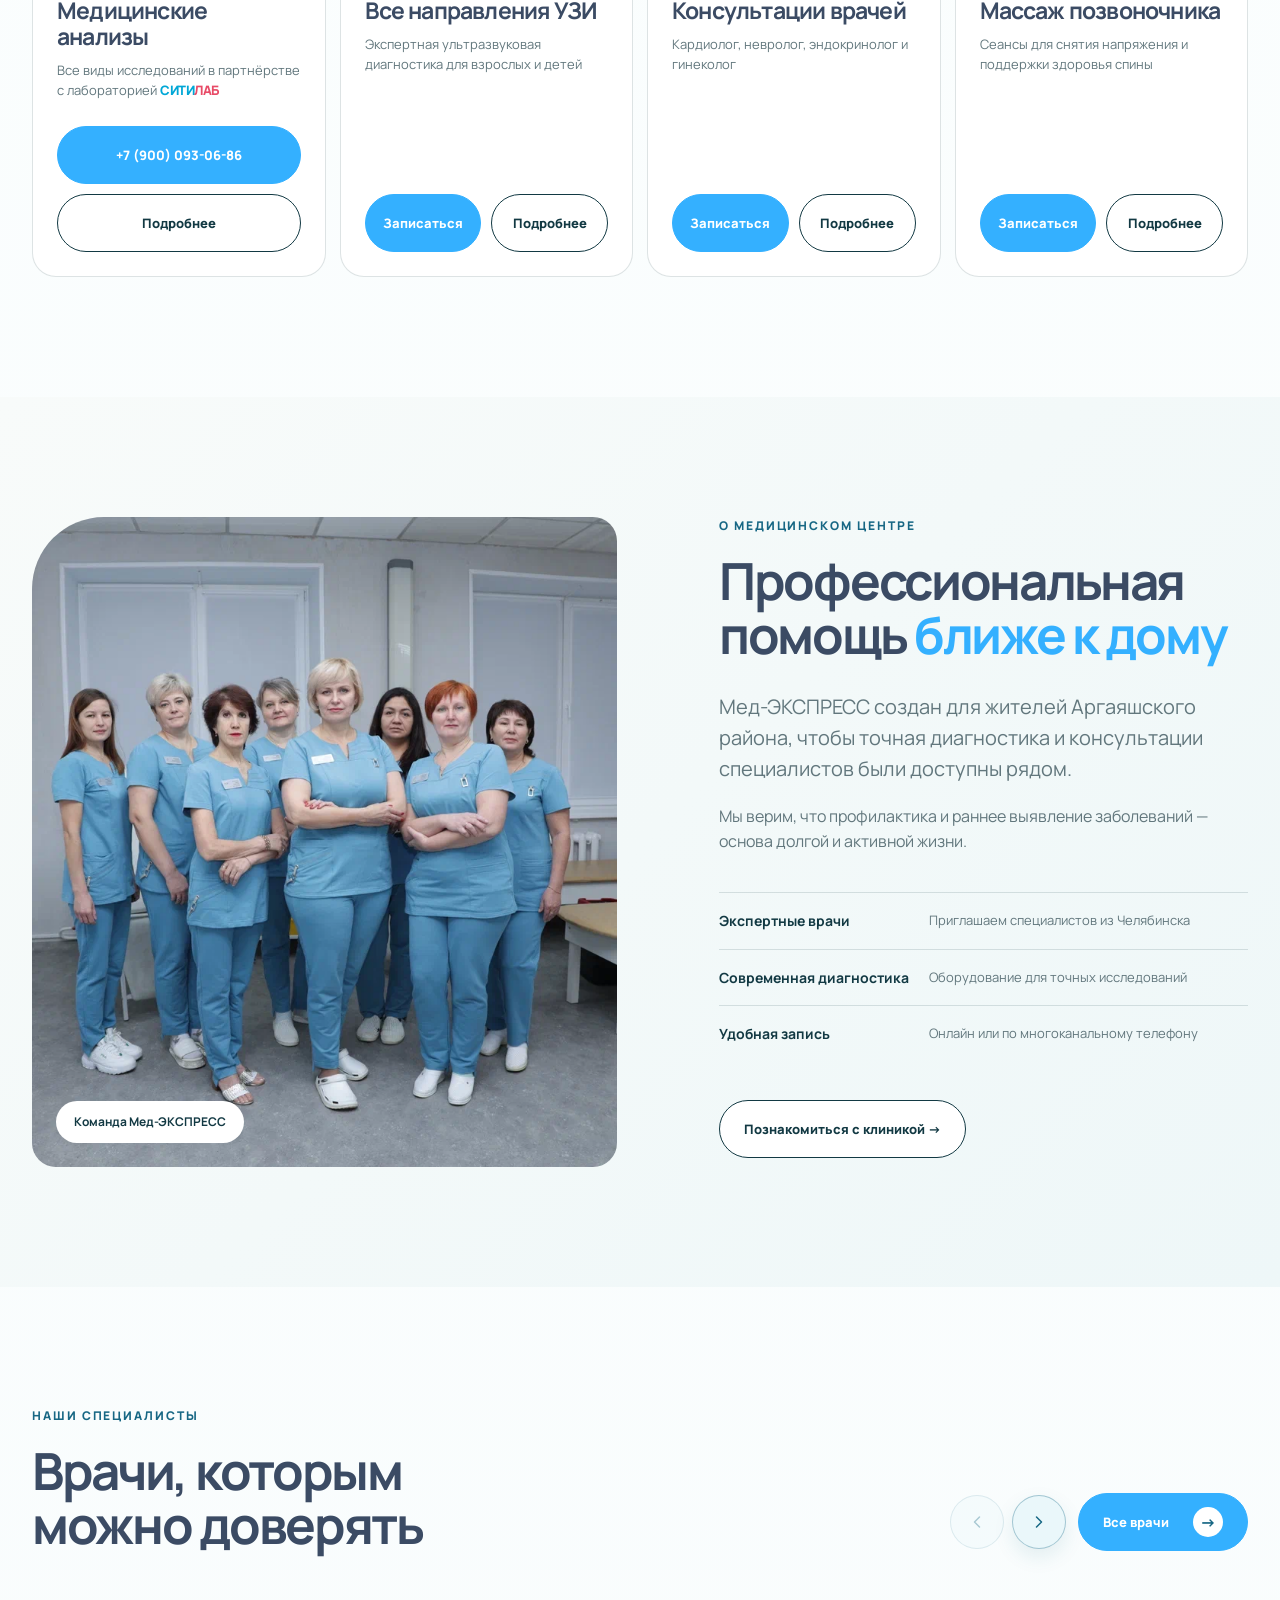
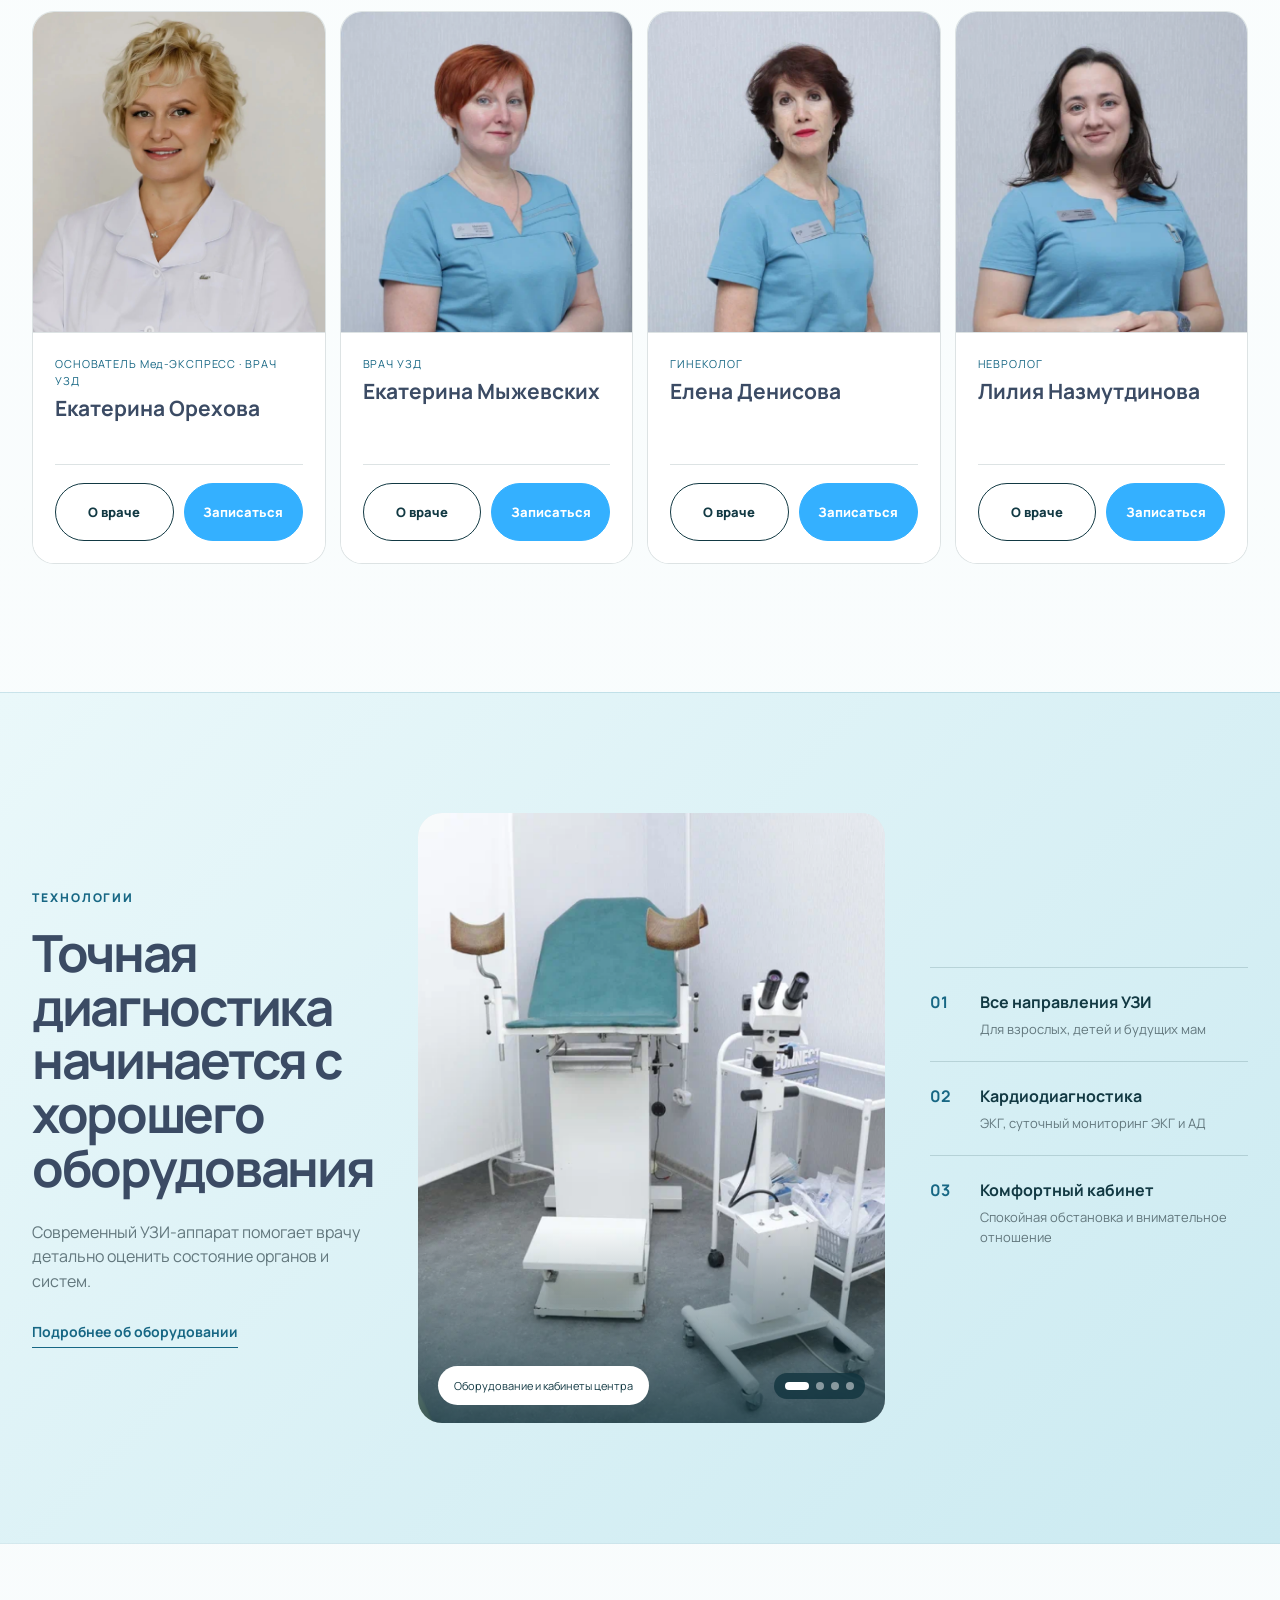
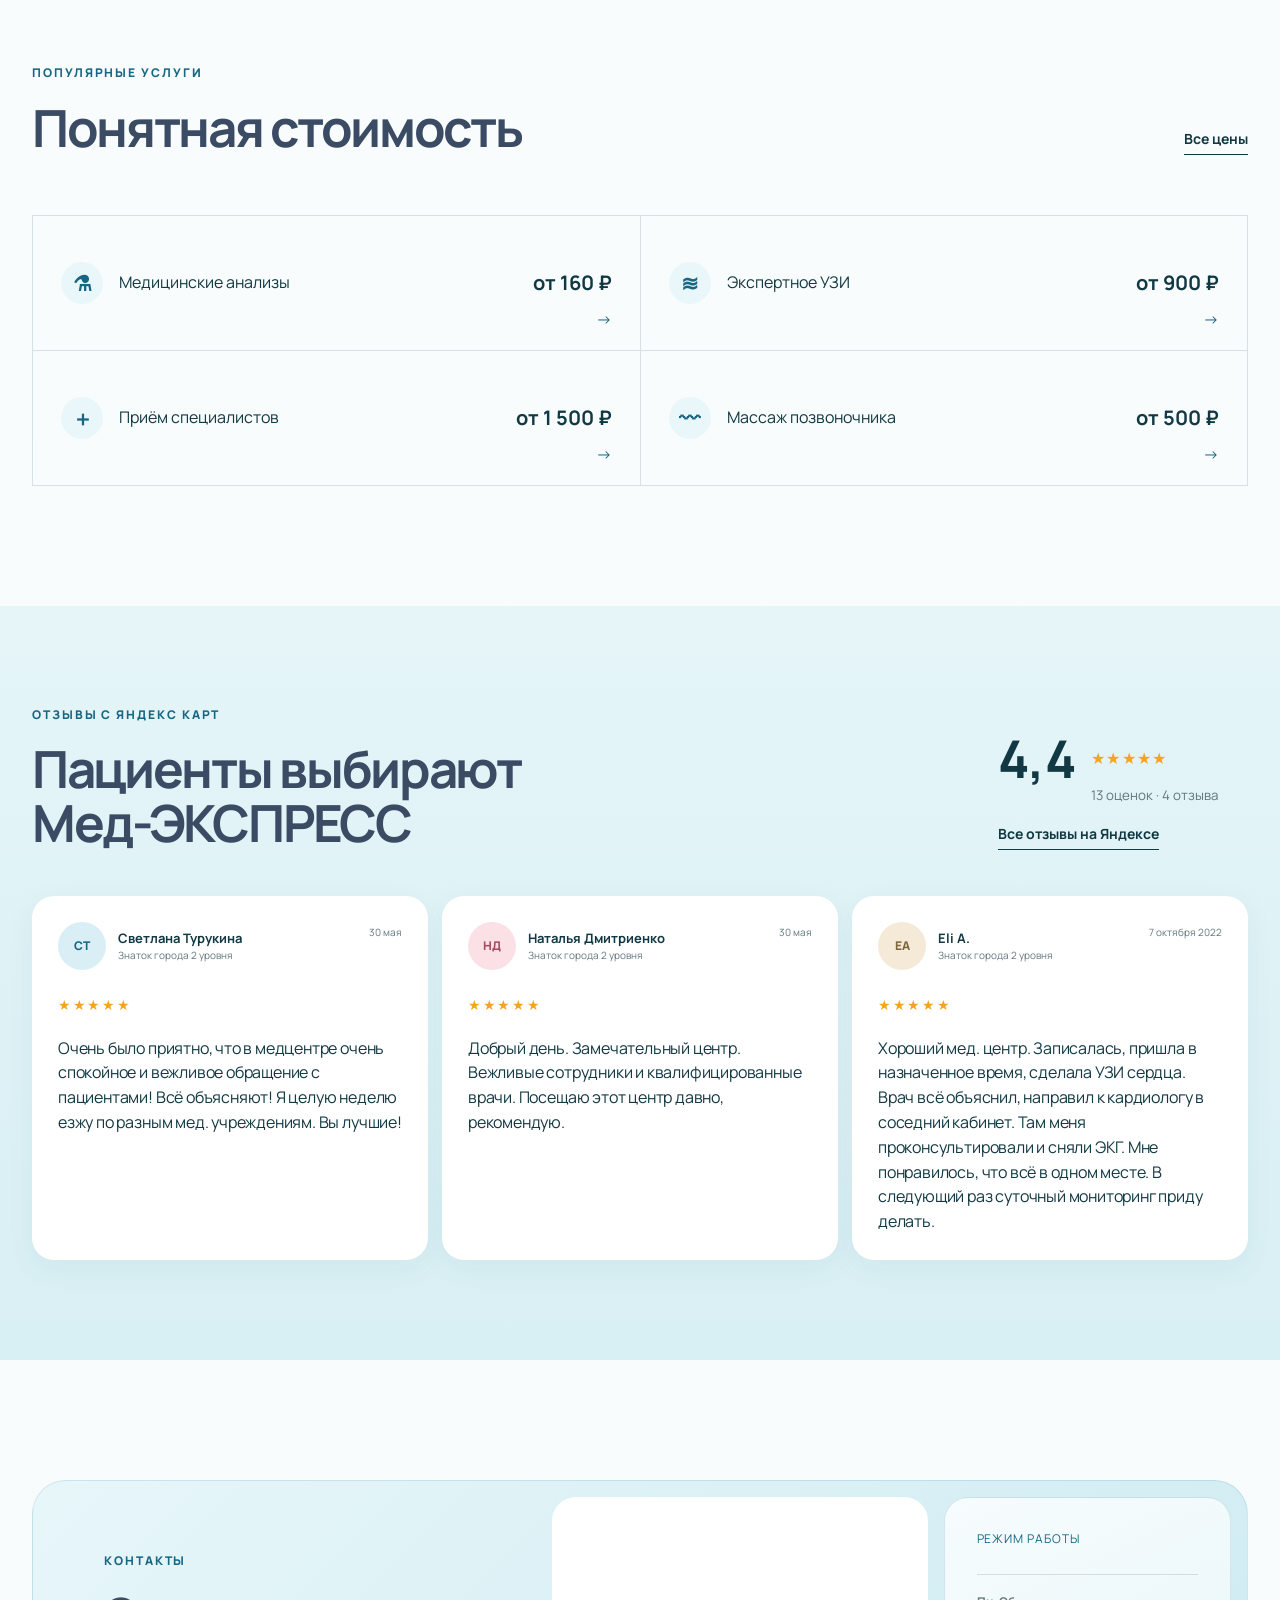
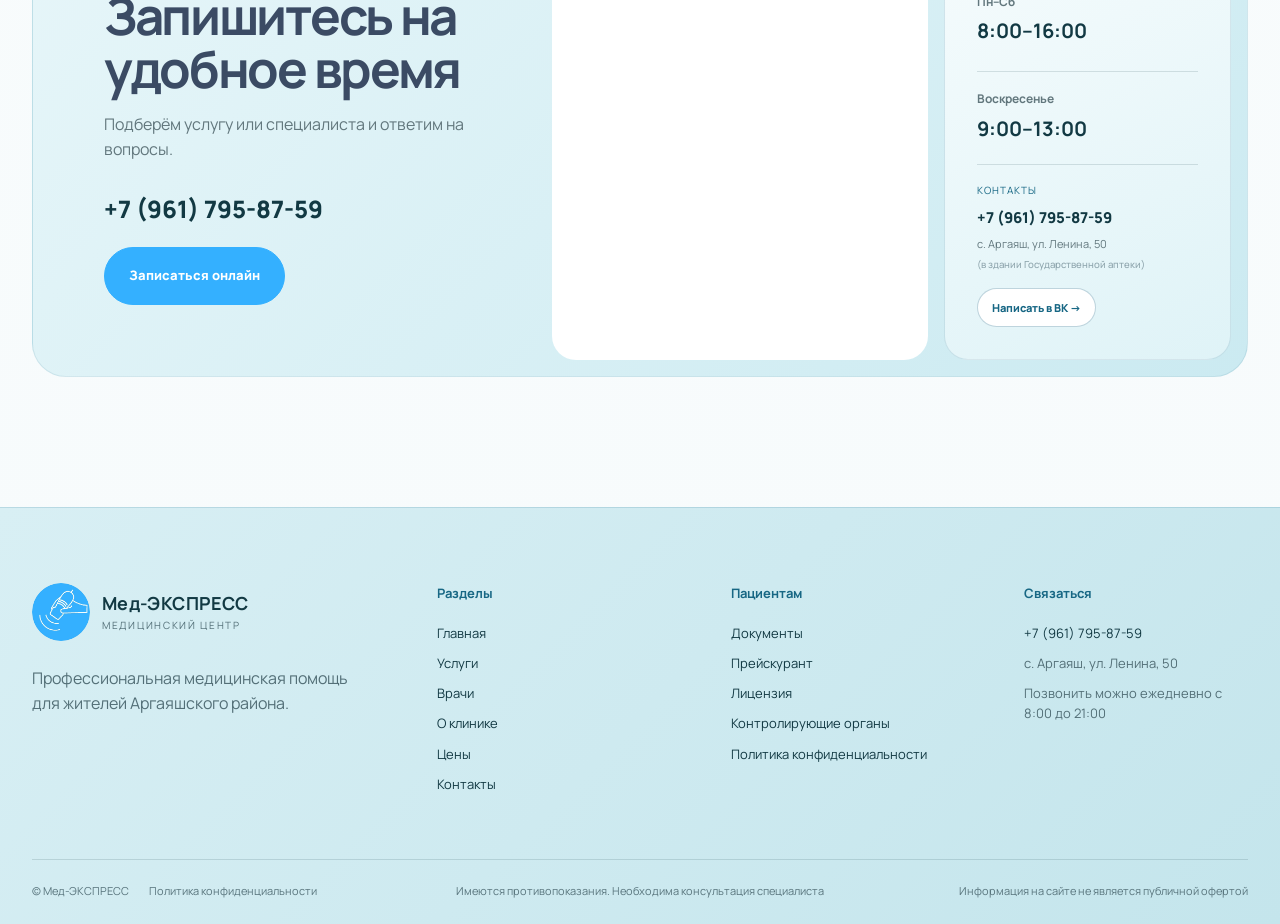
==== commit 9ae59879: "Hide all pages from search indexing Co-Authored-By: Claude Opus 5 <noreply@anthropic.com>" ====
--- a/index.html
+++ b/index.html
@@ -3,6 +3,7 @@
 <head>
   <meta charset="utf-8">
   <meta name="viewport" content="width=device-width, initial-scale=1">
+  <meta name="robots" content="noindex, nofollow">
   <meta name="description" content="Мед-ЭКСПРЕСС — медицинский центр в Аргаяше. Анализы СИТИЛАБ, УЗИ и консультации врачей.">
   <title>Мед-ЭКСПРЕСС — медицинский центр в Аргаяше</title>
   <link rel="preconnect" href="https://fonts.googleapis.com">
